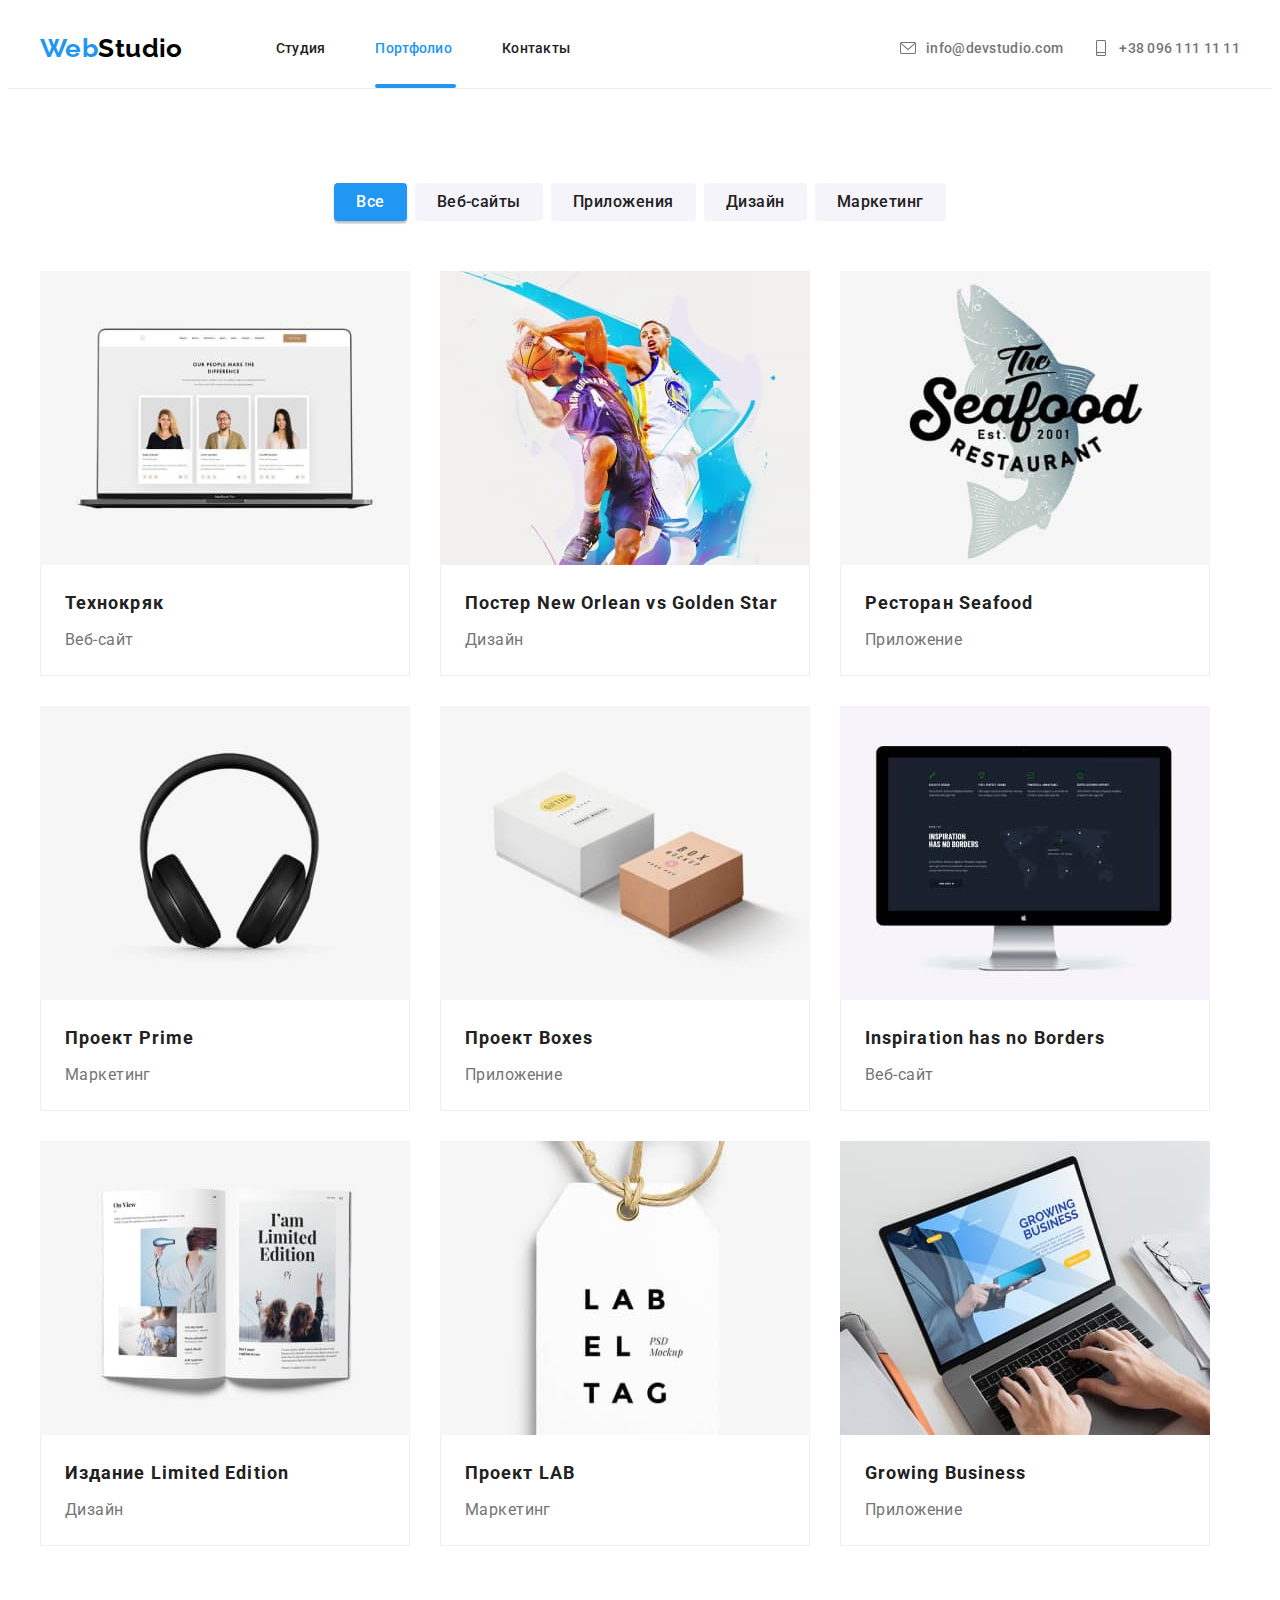
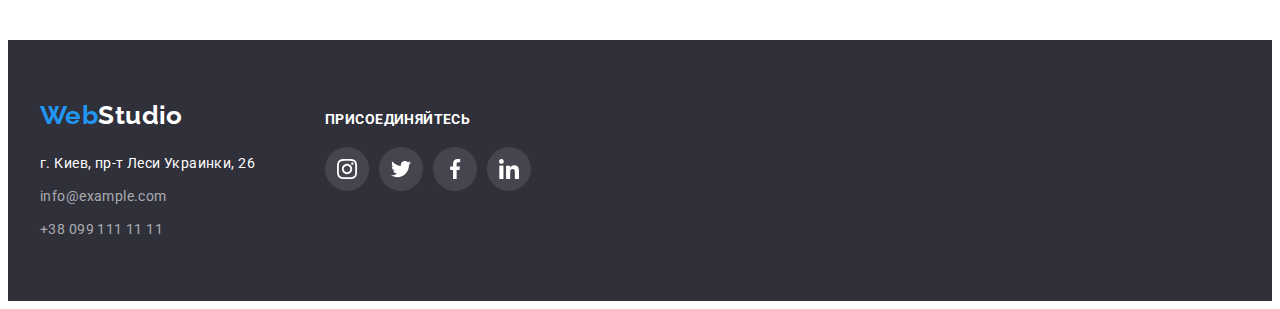
==== portfolio.html @ c65c47e1 "Initial commit" ====
<!DOCTYPE html>
<html lang="ru">
  <head>
    <meta charset="UTF-8" />
    <meta http-equiv="X-UA-Compatible" content="IE=edge" />
    <meta name="viewport" content="width=device-width, initial-scale=1.0" />
    <title>Portfolio</title>
    <!-- ##### normalize ##### -->
    <link
      rel="stylesheet"
      href="https://cdnjs.cloudflare.com/ajax/libs/modern-normalize/1.1.0/modern-normalize.min.css"
      integrity="sha512-wpPYUAdjBVSE4KJnH1VR1HeZfpl1ub8YT/NKx4PuQ5NmX2tKuGu6U/JRp5y+Y8XG2tV+wKQpNHVUX03MfMFn9Q=="
      crossorigin="anonymous"
      referrerpolicy="no-referrer"
    />
    <link rel="preconnect" href="https://fonts.googleapis.com" />
    <link rel="preconnect" href="https://fonts.gstatic.com" crossorigin />
    <link
      href="https://fonts.googleapis.com/css2?family=Raleway:wght@700&family=Roboto:wght@400;500;700;900&display=swap"
      rel="stylesheet"
    />
    <link rel="stylesheet" href="./styles/styles.css" />
  </head>
  <body>
    <!-- header -->
    <header class="header">
      <div class="container flex_container">
        <a href="./index.html" class="Web webstudio">Web<span class="Studio">Studio</span></a>
        <!-- nav -->
        <nav class="nav">
          <ul class="nav_list_block list">
            <li class="nav_list">
              <a href="./index.html" class="nav_text">Студия</a>
            </li>
            <li class="nav_list">
              <a href="./portfolio.html" class="nav_text current">Портфолио</a>
              <div class="current_page"></div>
            </li>
            <li class="nav_list">
              <a href="#" class="nav_text">Контакты</a>
            </li>
          </ul>
        </nav>
        <!-- Contacts -->
        <ul class="contacts_header_list list">
          <li style="margin-right: 30px">
            <a href="mailto:info@devstudio.com" class="contacts">
              <svg class="icon_mail">
                <use href="./images/symbol-defs.svg#icon-envelope"></use>
              </svg>
              info@devstudio.com
            </a>
          </li>

          <li>
            <a href="tel:+380961111111" class="contacts">
              <svg class="icon_phone">
                <use href="./images/symbol-defs.svg#icon-smartphone"></use>
              </svg>
              +38 096 111 11 11
            </a>
          </li>
        </ul>
      </div>
    </header>
    <!-- main -->
    <main>
      <section class="section">
        <div class="container">
          <h1 class="visually-hidden">text</h1>
          <!-- filter btn sect -->
          <ul class="filter_button_block">
            <li>
              <button type="button" class="btn_filter current_btn">Все</button>
            </li>
            <li>
              <button type="button" class="btn_filter">Веб-сайты</button>
            </li>
            <li>
              <button type="button" class="btn_filter">Приложения</button>
            </li>
            <li>
              <button type="button" class="btn_filter">Дизайн</button>
            </li>
            <li>
              <button type="button" class="btn_filter">Маркетинг</button>
            </li>
          </ul>
          <!-- img sect -->
          <ul class="filter_img_block">
            <li>
              <a href="#" class="filter_link">
                <div class="filter_overlay_square">
                  <img src="./images/portfolio/img1.jpg" alt="portfolio_pic" />
                  <div class="overlay">
                    <p>
                      Ресурс предлагает комплексные предложения с разным уровнем функционала и
                      сервисов. Всё это позволит посетителю получить исчерпывающие сведения о
                      компании или частном лице.
                    </p>
                  </div>
                </div>
                <div class="filter_img_container">
                  <h2 class="filter_img_text">Технокряк</h2>
                  <p class="filter_img_downer_text">Веб-сайт</p>
                </div>
              </a>
            </li>
            <li>
              <a href="#" class="filter_link">
                <div class="filter_overlay_square">
                  <img src="./images/portfolio/img2.jpg" alt="portfolio_pic" />
                  <div class="overlay">
                    <p>
                      Lorem ipsum dolor sit amet consectetur adipisicing elit. Tenetur expedita
                      voluptas maxime accusamus, nam molestiae tempore placeat quia quaerat quidem
                      deserunt? Nam assumenda fuga deleniti quibusdam itaque magni veritatis hic.
                    </p>
                  </div>
                </div>

                <div class="filter_img_container">
                  <h2 class="filter_img_text">Постер New Orlean vs Golden Star</h2>
                  <p class="filter_img_downer_text">Дизайн</p>
                </div>
              </a>
            </li>
            <li>
              <a href="#" class="filter_link">
                <div class="filter_overlay_square">
                  <img src="./images/portfolio/img3.jpg" alt="portfolio_pic" />
                  <div class="overlay">
                    <p>
                      Lorem ipsum dolor sit amet consectetur adipisicing elit. Expedita placeat
                      quasi, ipsa numquam possimus sed blanditiis dignissimos vel nesciunt nemo
                      consequatur quas non fugit facilis!
                    </p>
                  </div>
                </div>

                <div class="filter_img_container">
                  <h2 class="filter_img_text">Ресторан Seafood</h2>
                  <p class="filter_img_downer_text">Приложение</p>
                </div>
              </a>
            </li>
            <li>
              <a href="#" class="filter_link">
                <div class="filter_overlay_square">
                  <img src="./images/portfolio/img4.jpg" alt="portfolio_pic" />
                  <div class="overlay">
                    <p>Lorem ipsum dolor, sit amet consectetur adipisicing elit. Odio, mollitia!</p>
                  </div>
                </div>

                <div class="filter_img_container">
                  <h2 class="filter_img_text">Проект Prime</h2>
                  <p class="filter_img_downer_text">Маркетинг</p>
                </div>
              </a>
            </li>
            <li>
              <a href="#" class="filter_link">
                <div class="filter_overlay_square">
                  <img src="./images/portfolio/img5.jpg" alt="portfolio_pic" />
                  <div class="overlay">
                    <p>
                      Lorem ipsum dolor sit amet consectetur, adipisicing elit. Ipsa nisi aperiam
                      iure eius, doloremque dicta voluptatibus aliquid?
                    </p>
                  </div>
                </div>

                <div class="filter_img_container">
                  <h2 class="filter_img_text">Проект Boxes</h2>
                  <p class="filter_img_downer_text">Приложение</p>
                </div>
              </a>
            </li>
            <li>
              <a href="#" class="filter_link">
                <div class="filter_overlay_square">
                  <img src="./images/portfolio/img6.jpg" alt="portfolio_pic" />
                  <div class="overlay">
                    <p>
                      Lorem ipsum dolor sit amet consectetur adipisicing elit. Quam velit quasi
                      iure, nulla facere eos.
                    </p>
                  </div>
                </div>

                <div class="filter_img_container">
                  <h2 class="filter_img_text">Inspiration has no Borders</h2>
                  <p class="filter_img_downer_text">Веб-сайт</p>
                </div>
              </a>
            </li>
            <li>
              <a href="#" class="filter_link">
                <div class="filter_overlay_square">
                  <img src="./images/portfolio/img7.jpg" alt="portfolio_pic" />
                  <div class="overlay">
                    <p>
                      Lorem ipsum dolor sit amet consectetur adipisicing elit. Quia quisquam ipsa
                      veritatis dolorum consequatur magni.
                    </p>
                  </div>
                </div>
                <div class="filter_img_container">
                  <h2 class="filter_img_text">Издание Limited Edition</h2>
                  <p class="filter_img_downer_text">Дизайн</p>
                </div>
              </a>
            </li>
            <li>
              <a href="#" class="filter_link">
                <div class="filter_overlay_square">
                  <img src="./images/portfolio/img8.jpg" alt="portfolio_pic" />
                  <div class="overlay">
                    <p>
                      Lorem ipsum dolor sit amet, consectetur adipisicing elit. Illum laboriosam
                      architecto dolore reiciendis obcaecati officia. Quibusdam molestias
                      necessitatibus deserunt rerum modi? Consequuntur inventore possimus, saepe
                      quam pariatur dolore!
                    </p>
                  </div>
                </div>

                <div class="filter_img_container">
                  <h2 class="filter_img_text">Проект LAB</h2>
                  <p class="filter_img_downer_text">Маркетинг</p>
                </div>
              </a>
            </li>
            <li>
              <a href="#" class="filter_link">
                <div class="filter_overlay_square">
                  <img src="./images/portfolio/img9.jpg" alt="portfolio_pic" />
                  <div class="overlay">
                    <p>
                      Lorem ipsum dolor sit amet consectetur adipisicing elit. Quaerat, sint?
                      Excepturi nesciunt facere delectus animi accusamus officiis cum omnis culpa,
                      eum, sapiente ex mollitia harum consequuntur maxime assumenda obcaecati
                      eligendi sed!
                    </p>
                  </div>
                </div>

                <div class="filter_img_container">
                  <h2 class="filter_img_text">Growing Business</h2>
                  <p class="filter_img_downer_text">Приложение</p>
                </div>
              </a>
            </li>
          </ul>
        </div>
      </section>
    </main>
    <!-- footer -->
    <footer class="footer">
      <div class="container join-link-container">
        <!-- address container-->
        <div>
          <a href="./index.html" class="footer_web webstudio"
            >Web<span class="footer_Studio">Studio</span>
          </a>
          <!-- ##### address ##### -->
          <address>
            <ul>
              <!-- footer map -->
              <li class="footer_contacts_item">
                <a
                  href="https://goo.gl/maps/mLrUPEMYMxBehZcJ7"
                  target="_blank"
                  rel="noopener nofollow"
                  class="footer_map"
                  >г. Киев, пр-т Леси Украинки, 26
                </a>
              </li>
              <li class="footer_contacts_item">
                <a href="mailto:info@example.com" class="footer_contacts">info@example.com</a>
              </li>
              <li class="footer_contacts_item">
                <a href="tel:+38099111111" class="footer_contacts">+38 099 111 11 11 </a>
              </li>
            </ul>
          </address>
        </div>
        <!-- join container -->
        <div class="join-footer">
          <p class="join-text">Присоединяйтесь</p>
          <ul class="our-team-list">
            <li class="our-team-svg-item join-footer-item">
              <a href="https://www.instagram.com" class="our-team-link join-svg">
                <svg class="our-team-svg footer-svg">
                  <use href="./images/symbol-defs.svg#icon-instagram"></use>
                </svg>
              </a>
            </li>
            <li class="our-team-svg-item join-footer-item">
              <a href="https://twitter.com/?lang=ru" class="our-team-link join-svg">
                <svg class="our-team-svg footer-svg">
                  <use href="./images/symbol-defs.svg#icon-twitter"></use>
                </svg>
              </a>
            </li>
            <li class="our-team-svg-item join-footer-item">
              <a href="https://uk-ua.facebook.com" class="our-team-link join-svg">
                <svg class="our-team-svg footer-svg">
                  <use href="./images/symbol-defs.svg#icon-facebook"></use>
                </svg>
              </a>
            </li>
            <li class="our-team-svg-item join-footer-item">
              <a
                href="https://www.linkedin.com/in/владислав-ульянеев-21a133240/"
                class="our-team-link join-svg"
              >
                <svg class="our-team-svg footer-svg">
                  <use href="./images/symbol-defs.svg#icon-linkedin"></use>
                </svg>
              </a>
            </li>
          </ul>
        </div>
      </div>
    </footer>
  </body>
</html>
---- styles/styles.css ----
img {
  display: block;
  max-width: 100%;
  height: auto;
}
a {
  text-decoration: none;
}
svg {
  fill: currentColor;
}
.visually-hidden {
  position: absolute;
  width: 1px;
  height: 1px;
  margin: -1px;
  border: 0;
  padding: 0;

  white-space: nowrap;
  clip-path: inset(100%);
  clip: rect(0 0 0 0);
  overflow: hidden;
}

:root {
  --accent_col: #2196f3;
  --focus_bg_col: #2196f3;
  --blue: #2196f3;
  --white: #ffffff;
  --header_line_color: #ececec;
  --contacts_col: #757575;
  --calm_state_svg: #757575;
  --footer_contacts_col: rgba(255, 255, 255, 0.6);
  --Studio_text: #000000;
  --text_col: #212121;
  --undertittle_col: #757575;
  --our_team_bg_col: #f5f4fa;
  --main_bg_col: #2f303a;
  --btn_bg_cl: #2196f3;
  --btn_bg_darker_cl: #0a85eb;
  --btn_txt_cl: #ffffff;
  --overlay-bg: rgba(33, 150, 243, 0.9);
  --backdrop-bg-cl: rgba(0, 0, 0, 0.2);
  --second-text-color: #212121;

  /* svg */
  --icon_color: #afb1b8;
  --svg-box-bg-col: #f5f4fa;
}
body {
  font-family: 'Roboto', sans-serif;
  font-size: 14px;
  letter-spacing: 0.03em;
  color: var(--text_col);

  background-color: var(--white);
}

h1,
h2,
h3,
h4,
h5,
h6,
p {
  margin: 0;
}
ul {
  list-style: none;
  margin: 0;
  padding: 0;
}

.list {
  list-style: none;
  padding-left: 0;
  margin: 0;
}

address,
.webstudio {
  font-style: normal;
}

/* ----------------common styles---------------- */

.container {
  width: 1200px;
  margin: 0 auto;
  padding: 0 15px;
}
.flex_container {
  display: flex;
  align-items: center;
}
.join-link-container {
  display: flex;
  align-items: baseline;
}
.our_team_text_container {
  padding: 30px 0;
}
.section {
  padding-top: 94px;
  padding-bottom: 94px;
}

/* ##### header ##### */

.header {
  height: 80px;

  border-bottom: 1px solid var(--header_line_color);
}

.Web {
  font-family: 'Raleway';
  font-weight: 700;
  font-size: 26px;
  line-height: calc(31 / 26);

  color: var(--blue);
}
.Studio {
  color: var(--Studio_text);
}
.nav {
  margin-left: 93px;
}
.nav_list_block {
  display: flex;
}
.nav_list {
  position: relative;
}
.nav_list:not(:first-child) {
  margin-left: 50px;
}
.nav_text {
  font-weight: 500;
  font-size: 14px;
  line-height: calc(16 / 14);
  letter-spacing: 0.02em;

  padding: 32px 0;
  display: block;

  color: var(--text_col);

  transition-property: color;
  transition-duration: 250ms;
  transition-timing-function: cubic-bezier(0.4, 0, 0.2, 1);
}
.nav_text:hover,
.nav_text:focus {
  color: var(--accent_col);
}
.contacts_header_list {
  display: flex;
  margin-left: auto;
}
.contacts-item {
  margin-right: 30px;
}
.contacts {
  display: flex;
  align-items: center;

  padding: 32px 0;

  font-weight: 500;
  line-height: 16px;
  letter-spacing: 0.02em;

  color: var(--contacts_col);

  transition-property: color;
  transition-duration: 250ms;
  transition-timing-function: cubic-bezier(0.4, 0, 0.2, 1);
}
.contacts:hover,
.contacts:focus {
  color: var(--accent_col);
}

/* ##### icon svg ##### */

.icon_mail {
  width: 16px;
  height: 16px;
  margin-right: 10px;

  fill: currentColor;
}
.icon_phone {
  width: 16px;
  height: 16px;

  margin-right: 10px;

  fill: currentColor;
}
.traits_svg {
  width: 70px;
  height: 70px;
}

/* ##### svg hover ##### */

.svg {
  fill: var(--calm_state_svg);
}
.svg:hover {
  fill: var(--accent_col);
}

.current {
  color: var(--accent_col);
}
.current_page {
  position: absolute;
  bottom: 0;

  width: 100%;

  border: 2px solid var(--accent_col);
  border-radius: 2px;
}

.main_bg {
  max-width: 1600px;
  height: 600px;
  margin: 0 auto;

  padding: 200px 0;
  text-align: center;

  /* text-align   -   выравнивает кнопку по центру, т.к. кнопка - строчный элемент. */

  background-color: var(--main_bg_col);
  background-image: linear-gradient(to right, rgba(47, 48, 58, 0.4), rgba(47, 48, 58, 0.4)),
    url(../images/main_bg_pic.jpg);
  background-repeat: no-repeat;
  background-position: center;
  background-size: cover;
}
.main_text {
  width: 696px;
  margin: 0 auto;

  font-weight: 900;
  font-size: 44px;
  line-height: calc(60 / 44);
  text-align: center;
  letter-spacing: 0.06em;
  text-transform: uppercase;

  color: var(--btn_txt_cl);
}

.main-modal-btn {
  min-width: 200px;
  padding: 10px 32px;
  margin-top: 30px;

  border: none;

  box-shadow: 0px 4px 4px rgba(0, 0, 0, 0.15);
  border-radius: 4px;

  font-family: 'Roboto';
  font-weight: 700;
  font-size: 16px;
  line-height: calc(30 / 16);

  align-items: center;
  text-align: center;
  letter-spacing: 0.06em;

  color: var(--btn_txt_cl);
  background-color: var(--btn_bg_cl);

  cursor: pointer;

  transition-property: color, background-color, box-shadow;
  transition-duration: 250ms;
  transition-timing-function: cubic-bezier(0.4, 0, 0.2, 1);
}
.main-modal-btn:hover,
.main-modal-btn:focus {
  color: var(--btn_txt_cl);
  background-color: var(--btn_bg_darker_cl);
  outline: none;
  box-shadow: 0 0 0 1.5px var(--focus_bg_col);
}

/* ##### modal ##### */
.backdrop {
  position: fixed;
  top: 0;
  left: 0;
  width: 100%;
  height: 100%;
  z-index: 100000;

  background-color: var(--backdrop-bg-cl);

  transition-property: opacity;
  transition-duration: 250ms;
  transition-timing-function: cubic-bezier(0.4, 0, 0.2, 1);
}
.backdrop.is-hidden {
  opacity: 0;
  pointer-events: none;
}

.modal {
  position: absolute;
  top: 50%;
  left: 50%;
  transform: translate(-50%, -50%);

  width: 528px;
  height: 581px;
  padding: 40px;
  padding-top: 30px;

  color: var(--Studio_text);
  background-color: #fff;
}
.modal-close-button {
  position: absolute;

  display: flex;
  align-items: center;

  top: 8px;
  right: 8px;

  width: 30px;
  height: 30px;
  cursor: pointer;

  border: 1px solid rgba(0, 0, 0, 0.1);
  border-radius: 50%;

  background-color: #ffffff;

  /* transition-property: color;
    transition-delay: 250ms;
    transition-timing-function: cubic-bezier(0.4, 0, 0.2, 1); */
}
.modal-close-button > svg {
  width: 18px;
  height: 18px;

  transition-property: color;
  transition-duration: 250ms;
  transition-timing-function: cubic-bezier(0.4, 0, 0.2, 1);
}

.modal-close-button:hover,
.modal-close-button:focus {
  color: var(--accent_col);
}

.modal-title {
  font-size: 20px;
  font-weight: 700;
  line-height: calc(23 / 20);

  margin-bottom: 12px;

  color: var(--Studio_text);
}
.modal-form {
  position: relative;
  display: flex;
  flex-direction: column;
  text-align: start;
  align-items: center;

  /* gap: 10px; */
}

.modal-svg {
  position: absolute;

  top: 32px;
  left: 15px;

  width: 18px;
  height: 18px;

  fill: var(--second-text-color);

  transition: color 250ms cubic-bezier(0.4, 0, 0.2, 1);
}

.modal-label {
  margin-bottom: 10px;
}
.modal-label:focus-within .modal-svg,
.modal-label:hover .modal-svg {
  color: var(--accent_col);
}
.modal-label-last {
  margin-bottom: 20px;
}

label {
  position: relative;
}

.input-name {
  font-size: 12px;
  line-height: calc(14 / 12);
  letter-spacing: 0.01em;
  padding-right: 100%;
  color: var(--undertittle_col);
}
.input-bar {
  width: 448px;
  height: 40px;
  margin-top: 4px;
  padding-left: 40px;

  outline: none;
  border: 1px solid rgba(33, 33, 33, 0.2);
  border-radius: 4px;
  transition-property: border-color;
  transition-duration: 250ms;
  transition-timing-function: cubic-bezier(0.4, 0, 0.2, 1);
}
.input-bar:hover,
.input-bar:focus {
  border-color: var(--accent_col);
}
.comment {
  width: 448px;
  height: 138px;
  padding-left: 16px;
  padding-top: 12px;
  margin-top: 4px;

  outline: none;
  border-radius: 4px;
  border: 1px solid rgba(33, 33, 33, 0.2);

  resize: none;

  transition: border-color 250ms cubic-bezier(0.4, 0, 0.2, 1);
}
.comment:hover,
.comment:focus {
  border-color: var(--accent_col);
}

/* #### */
.label-form:focus-within .input,
.label-form:hover .input {
  border: 1px solid var(--accent_col);
}
.label-form:focus-within .modal-svg,
.label-form:hover .modal-svg {
  fill: var(--accent_col);
}

/* checkbox */
.checkbox-cont {
  display: flex;
  flex-direction: row-reverse;

  margin-bottom: 30px;
}
.custom-checkbox {
  z-index: -1;
  opacity: 0;

  /* transition: fill, border-color, background-color, color 250ms cubic-bezier(0.4, 0, 0.2, 1); */
  transition-property: fill, border-color, background-color;
  transition-duration: 250ms;
  transition-timing-function: cubic-bezier(0.4, 0, 0.2, 1);
}

.custom-checkbox + .checkbox-label {
  display: inline-flex;
  align-items: center;
  user-select: none;
}
.custom-checkbox + .checkbox-label::before {
  content: '';
  display: inline-block;
  align-items: center;

  width: 18px;
  height: 18px;

  flex-shrink: 0;
  flex-grow: 0;

  border: 1px solid #adb5bd;

  border-radius: 0.25em;
  margin-right: 0.5em;

  background-repeat: no-repeat;
  background-position: center center;
  background-size: 50% 50%;

  transition-property: fill, border-color, background-color;
  transition-duration: 250ms;
  transition-timing-function: cubic-bezier(0.4, 0, 0.2, 1);
}

.custom-checkbox:checked + .checkbox-label::before {
  border-color: #0b76ef;
  background-color: #0b76ef;
  background-image: url("data:image/svg+xml,%3csvg xmlns='http://www.w3.org/2000/svg' viewBox='0 0 8 8'%3e%3cpath fill='%23fff' d='M6.564.75l-3.59 3.612-1.538-1.55L0 4.26 2.974 7.25 8 2.193z'/%3e%3c/svg%3e");
}

/* стили при наведении курсора на checkbox */
.custom-checkbox:not(:disabled):not(:checked) + label:hover::before {
  border-color: var(--accent_col);
}
/* стили для активного состояния чекбокса (при нажатии на него) */
.custom-checkbox:not(:disabled):active + label::before {
  background-color: #b3d7ff;
  border-color: #b3d7ff;
}
/* стили для чекбокса, находящегося в фокусе */
.custom-checkbox:focus + label::before {
  box-shadow: 0 0 0 0.2rem rgba(0, 123, 255, 0.25);
}
/* стили для чекбокса, находящегося в фокусе и не находящегося в состоянии checked */
.custom-checkbox:focus:not(:checked) + label::before {
  border-color: #80bdff;
}
/* стили для чекбокса, находящегося в состоянии disabled */
.custom-checkbox:disabled + label::before {
  background-color: #e9ecef;
}

/* checkbox */

.checkbox-text {
  line-height: calc(24 / 14);

  color: var(--contacts_col);
}
.checkbox-link {
  line-height: calc(24 / 14);
  text-decoration-line: underline;

  color: var(--accent_col);
}
.submit-button {
  width: 200px;
  height: 50px;

  border-radius: 4px;
  border: none;
  box-shadow: 0px 4px 4px rgba(0, 0, 0, 0.15);

  cursor: pointer;

  font-family: 'Roboto';
  font-style: normal;
  font-weight: 700;
  font-size: 16px;
  line-height: calc(30 / 16);

  letter-spacing: 0.06em;

  color: var(--btn_txt_cl);
  background-color: #188ce8;

  transition-property: color, background-color, box-shadow;
  transition-duration: 250ms;
  transition-timing-function: cubic-bezier(0.4, 0, 0.2, 1);
}
.submit-button:hover,
.submit-button:focus {
  color: var(--btn_txt_cl);
  background-color: var(--btn_bg_darker_cl);
  outline: none;
  box-shadow: 0 0 0 1.5px var(--focus_bg_col);
}

/* ##### traits ##### */
.traits_list_block {
  display: flex;
  gap: 30px;
}
.main-svg-box {
  display: flex;
  align-items: center;
  justify-content: center;
  width: 270px;
  height: 120px;

  background: var(--svg-box-bg-col);
  border-radius: 4px;
  /* text-align: center; */

  margin-bottom: 30px;
}
.trait_text {
  font-weight: 700;
  font-size: 14px;
  line-height: calc(16 / 14);
  text-transform: uppercase;

  margin-bottom: 10px;
}
.trait_downer_text {
  width: 270px;
  line-height: 24px;

  color: var(--undertittle_col);
}

.wawd_block {
  text-align: center;
  padding-top: 0;
}
.wawd_tittle {
  margin: 0 auto;

  font-weight: 700;
  font-size: 36px;
  line-height: calc(42 / 36);
}
.wawd_list {
  display: flex;
  margin-top: 50px;
}

.wawd_item_pic:not(:first-child) {
  margin-left: 30px;
}
.wawd_item_pic {
  position: relative;
}
.wawd-pic-desc {
  position: absolute;
  bottom: 0px;

  display: flex;
  justify-content: center;
  align-items: center;

  width: 370px;
  height: 70px;

  font-weight: 700;
  line-height: calc(16 / 14);
  text-align: center;
  text-transform: uppercase;

  color: var(--btn_txt_cl);
  background-color: rgba(47, 48, 58, 0.8);
}

/* ##### our team sect ##### */
.our_team_sect {
  text-align: center;
  background-color: var(--our_team_bg_col);
}
.our_team_text {
  font-weight: 700;
  font-size: 36px;
  line-height: calc(42 / 36);
}
.our_team_list_block {
  display: flex;
  margin-top: 50px;
}
.our_team_pic {
  margin-left: 30px;
  background-color: #ffffff;

  box-shadow: 0px 1px 3px rgba(0, 0, 0, 0.12), 0px 1px 1px rgba(0, 0, 0, 0.14),
    0px 2px 1px rgba(0, 0, 0, 0.2);
  border-radius: 0px 0px 4px 4px;
}
.our_team_pic:first-child {
  margin-left: 0;
}
.our_team_name_text {
  font-weight: 500;
  font-size: 16px;
  line-height: calc(19 / 16);
  text-align: center;

  margin-bottom: 10px;
}
.our_team_job_tittle {
  font-weight: 400;
  font-size: 16px;
  line-height: calc(19 / 16);
  text-align: center;

  margin-bottom: 16px;

  color: var(--undertittle_col);
}

.our-team-list {
  display: flex;
  justify-content: center;
  gap: 10px;

  /* margin-bottom: 30px; */
}

.our-team-svg {
  width: 20px;
  height: 20px;
  fill: currentColor;
}

.our-team-link {
  display: inline-flex;
  justify-content: center;
  align-items: center;

  width: 44px;
  height: 44px;

  border-radius: 50%;
  color: var(--icon_color);

  transition-property: color, background-color;
  transition-duration: 250ms;
  transition-timing-function: cubic-bezier(0.4, 0, 0.2, 1);
}

.our-team-link:hover,
.our-team-link:focus {
  color: var(--btn_txt_cl);
  background-color: var(--accent_col);
}

/* =========== customers ===========*/

.customers-text {
  font-weight: 700;
  font-size: 36px;
  line-height: 42px;
  text-align: center;

  margin-bottom: 50px;
}
.customers-list {
  display: flex;
  justify-content: center;
  gap: 30px;
}
.customers-link {
  display: flex;
  justify-content: center;
  align-items: center;

  width: 170px;
  height: 92px;

  outline: none;
  border-radius: 4px;
  border: 1px solid var(--icon_color);
  color: var(--icon_color);

  transition-property: color, border-color;
  transition-duration: 250ms;
  transition-timing-function: cubic-bezier(0.4, 0, 0.2, 1);
}
.customers-link:hover,
.customers-link:focus {
  color: var(--accent_col);
  border-color: var(--accent_col);
}

.customers-svg {
  width: 106px;
  height: 106px;
}

/* ##### footer ##### */

.footer {
  padding: 60px 0;

  background-color: var(--main_bg_col);
}

.footer_web {
  display: block;
  margin-bottom: 20px;

  font-family: 'Raleway';
  font-weight: 700;
  font-size: 26px;
  line-height: calc(31 / 26);

  color: var(--blue);
}
.footer_Studio {
  color: var(--btn_txt_cl);
}

.footer_contacts_item:not(:first-child) {
  margin-top: 9px;
}

.footer_map {
  line-height: 24px;

  color: var(--btn_txt_cl);

  transition-property: color;
  transition-duration: 250ms;
  transition-timing-function: cubic-bezier(0.4, 0, 0.2, 1);
}
.footer_map:hover,
.footer_map:focus {
  color: var(--accent_col);
}
.footer_contacts {
  line-height: 24px;

  color: var(--footer_contacts_col);

  transition-property: color;
  transition-duration: 250ms;
  transition-timing-function: cubic-bezier(0.4, 0, 0.2, 1);
}
.footer_contacts:hover,
.footer_contacts:focus {
  color: var(--accent_col);
}

.join-text {
  font-weight: 700;
  line-height: 16px;
  text-transform: uppercase;
  color: var(--btn_txt_cl);

  margin-bottom: 20px;
}
.join-footer {
  margin-left: 70px;
}
.join-footer-item {
  fill: white;

  background-color: rgba(255, 255, 255, 0.1);
  border-radius: 50%;
}
.join-svg {
  color: white;
}

.subscription-footer {
  margin-left: auto;
}
.subscr-title {
  font-weight: 700;
  line-height: calc(16 / 14);
  text-transform: uppercase;
  margin-bottom: 20px;

  color: var(--btn_txt_cl);
}

.subscr-label {
  display: flex;
  color: var(--btn_txt_cl);
}
.subscr-label > input {
  width: 358px;

  padding-left: 16px;

  outline: none;

  filter: drop-shadow(0px 4px 4px rgba(0, 0, 0, 0.15));
  border: 1px solid rgba(255, 255, 255, 0.3);
  border-radius: 4px;

  color: var(--btn_txt_cl);
  background-color: transparent;

  transition-property: border-color;
  transition-duration: 250ms;
  transition-timing-function: cubic-bezier(0.4, 0, 0.2, 1);
}
.subscr-label > input:hover,
.subscr-label > input:focus {
  border-color: var(--accent_col);
}

.subscr-label > button {
  width: 200px;
  height: 50px;
  margin-left: 12px;
  padding-left: 29px;

  font-weight: 700;
  font-size: 16px;
  line-height: calc(30 / 16);

  border: none;
  outline: none;

  display: flex;
  align-items: center;
  text-align: center;
  letter-spacing: 0.06em;

  cursor: pointer;

  color: var(--btn_txt_cl);
  background-color: #2196f3;
  box-shadow: 0px 4px 4px rgba(0, 0, 0, 0.15);
  border-radius: 4px;

  transition-property: color, background-color;
  transition-duration: 250ms;
  transition-timing-function: cubic-bezier(0.4, 0, 0.2, 1);
}
.subscr-label > button:hover {
  color: var(--btn_txt_cl);
  background-color: var(--btn_bg_darker_cl);
}
.subscr-label > button:focus {
  color: var(--btn_txt_cl);
}
.subscr-svg {
  width: 35px;
  padding-left: 10px;
}

/* ##### portfolio ##### */

.filter_section {
  padding-top: 94px;
}
/* ##### filter ##### */
.filter_button_block {
  display: flex;
  margin-bottom: 50px;

  gap: 8px;
  /* выравнивание кнопок */
  justify-content: center;
}

.filter_button:first-child {
  margin-left: 0;
}

.btn_filter {
  font-family: 'Roboto';
  font-weight: 500;
  font-size: 16px;
  line-height: calc(26 / 16);
  text-align: center;
  letter-spacing: 0.03em;

  border-radius: 4px;
  border: none;

  padding: 6px 22px;

  cursor: pointer;

  color: var(--second-text-color);
  background-color: #f5f4fa;

  transition-property: color, background-color, box-shadow;
  transition-duration: 250ms;
  transition-timing-function: cubic-bezier(0.4, 0, 0.2, 1);
}

.btn_filter:hover,
.btn_filter:focus {
  color: var(--btn_txt_cl);
  background-color: var(--btn_bg_cl);
  box-shadow: 0px 3px 1px rgba(0, 0, 0, 0.1), 0px 1px 2px rgba(0, 0, 0, 0.08),
    0px 2px 2px rgba(0, 0, 0, 0.12);
}

.filter_img_block {
  display: flex;
  flex-wrap: wrap;
  gap: 30px;
  /* !!flex-basis didn't work!! */
  /* flex-basis: calc((100% - 40px) / 3); */
}
/* ##### img ##### */
.filter_link {
  display: block;
}
.filter_overlay_square {
  position: relative;
  overflow: hidden;
}
.filter_link:hover .overlay,
.filter_link:focus .overlay {
  transform: translateY(0);
}

.overlay {
  position: absolute;
  top: 0;
  left: 0;

  width: 100%;
  height: 100%;

  transition-property: transform;
  transition-duration: 250ms;
  transition-timing-function: cubic-bezier(0.4, 0, 0.2, 1);

  transform: translatey(150%);

  background-color: var(--overlay-bg);
}
.overlay > p {
  padding-left: 15px;
  padding-top: 45px;

  font-size: 18px;
  line-height: calc(28 / 18);

  color: var(--btn_txt_cl);
}
.filter_link {
  transition-property: box-shadow;
  transition-duration: 250ms;
  transition-timing-function: cubic-bezier(0.4, 0, 0.2, 1);
}
.filter_link:hover,
.filter_link:focus {
  box-shadow: 0px 1px 1px rgba(0, 0, 0, 0.12), 0px 4px 4px rgba(0, 0, 0, 0.06),
    1px 4px 6px rgba(0, 0, 0, 0.16);
}

.filter_item {
  width: 370px;
}

.filter_img_container {
  padding: 20px 24px;

  border: 1px solid #eeeeee;
  border-top: none;
}

.filter_img_text {
  font-weight: 700;
  font-size: 18px;
  line-height: calc(36 / 18);
  color: var(--text_col);
  letter-spacing: 0.06em;

  margin-bottom: 4px;
}

.filter_img_downer_text {
  font-size: 16px;
  line-height: calc(30 / 16);

  color: var(--undertittle_col);
}

.current_btn {
  color: var(--btn_txt_cl);
  background-color: var(--btn_bg_cl);
  box-shadow: 0px 3px 1px rgba(0, 0, 0, 0.1), 0px 1px 2px rgba(0, 0, 0, 0.08),
    0px 2px 2px rgba(0, 0, 0, 0.12);
  border-radius: 4px;
}
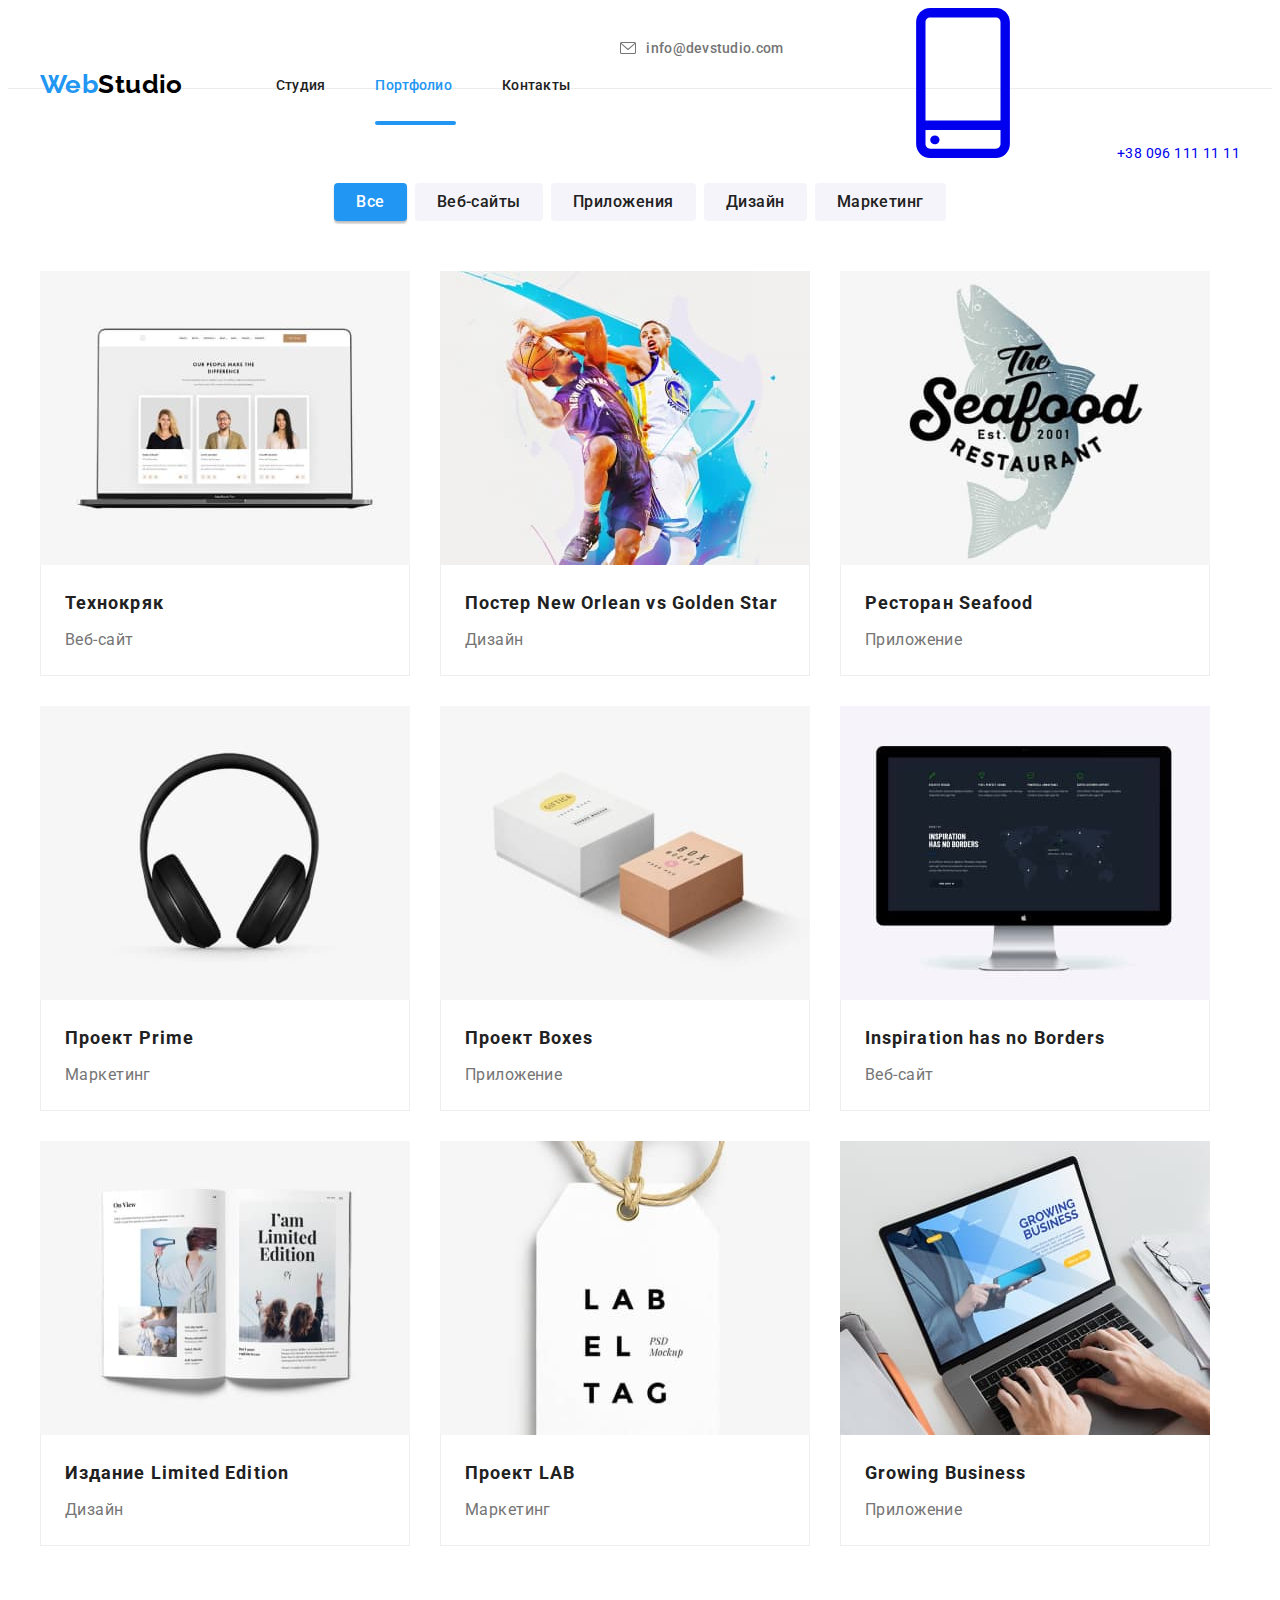
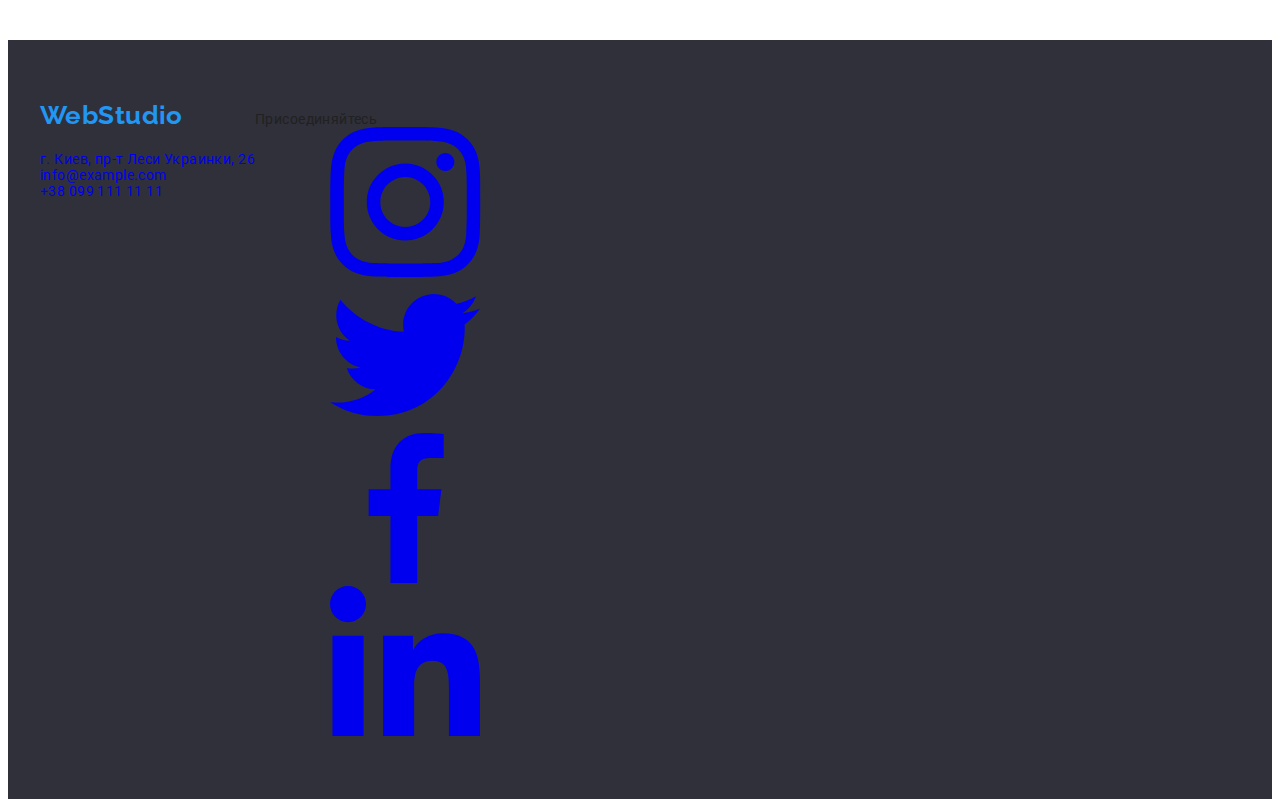
==== commit a3394302: "edit styles as BEM technology" ====
--- a/portfolio.html
+++ b/portfolio.html
@@ -22,30 +22,30 @@
     <link rel="stylesheet" href="./styles/styles.css" />
   </head>
   <body>
-    <!-- header -->
+    <!-- * header -->
     <header class="header">
       <div class="container flex_container">
-        <a href="./index.html" class="Web webstudio">Web<span class="Studio">Studio</span></a>
-        <!-- nav -->
-        <nav class="nav">
-          <ul class="nav_list_block list">
-            <li class="nav_list">
-              <a href="./index.html" class="nav_text">Студия</a>
-            </li>
-            <li class="nav_list">
-              <a href="./portfolio.html" class="nav_text current">Портфолио</a>
+        <a href="./index.html" class="Web logo">Web<span class="Studio">Studio</span></a>
+        <!-- * header-nav  -->
+        <nav class="header-nav">
+          <ul class="header-nav__list list">
+            <li class="header-nav__item">
+              <a href="./index.html" class="header-nav__link">Студия</a>
+            </li>
+            <li class="header-nav__item">
+              <a href="./portfolio.html" class="header-nav__link current">Портфолио</a>
               <div class="current_page"></div>
             </li>
-            <li class="nav_list">
-              <a href="#" class="nav_text">Контакты</a>
+            <li class="header-nav__item">
+              <a href="#" class="header-nav__link">Контакты</a>
             </li>
           </ul>
         </nav>
-        <!-- Contacts -->
-        <ul class="contacts_header_list list">
-          <li style="margin-right: 30px">
-            <a href="mailto:info@devstudio.com" class="contacts">
-              <svg class="icon_mail">
+        <!-- header-contacts -->
+        <ul class="header-contacts__list list">
+          <li class="header-contacts__item">
+            <a href="mailto:info@devstudio.com" class="header-contacts__link">
+              <svg class="header-contacts__icon">
                 <use href="./images/symbol-defs.svg#icon-envelope"></use>
               </svg>
               info@devstudio.com
--- a/styles/styles.css
+++ b/styles/styles.css
@@ -6,8 +6,16 @@
 a {
   text-decoration: none;
 }
+
+/* ! ##### svg  ##### */
 svg {
   fill: currentColor;
+}
+.svg {
+  fill: var(--calm_state_svg);
+}
+.svg:hover {
+  fill: var(--accent_col);
 }
 .visually-hidden {
   position: absolute;
@@ -71,7 +79,9 @@
   margin: 0;
   padding: 0;
 }
-
+label {
+  position: relative;
+}
 .list {
   list-style: none;
   padding-left: 0;
@@ -79,11 +89,11 @@
 }
 
 address,
-.webstudio {
+.logo {
   font-style: normal;
 }
 
-/* ----------------common styles---------------- */
+/* ! common styles */
 
 .container {
   width: 1200px;
@@ -98,15 +108,13 @@
   display: flex;
   align-items: baseline;
 }
-.our_team_text_container {
-  padding: 30px 0;
-}
+
 .section {
   padding-top: 94px;
   padding-bottom: 94px;
 }
 
-/* ##### header ##### */
+/* * ##### header ##### */
 
 .header {
   height: 80px;
@@ -125,19 +133,19 @@
 .Studio {
   color: var(--Studio_text);
 }
-.nav {
+.header-nav {
   margin-left: 93px;
 }
-.nav_list_block {
-  display: flex;
-}
-.nav_list {
+.header-nav__list {
+  display: flex;
+}
+.header-nav__item {
   position: relative;
 }
-.nav_list:not(:first-child) {
+.header-nav__item:not(:first-child) {
   margin-left: 50px;
 }
-.nav_text {
+.header-nav__link {
   font-weight: 500;
   font-size: 14px;
   line-height: calc(16 / 14);
@@ -152,18 +160,18 @@
   transition-duration: 250ms;
   transition-timing-function: cubic-bezier(0.4, 0, 0.2, 1);
 }
-.nav_text:hover,
-.nav_text:focus {
+.header-nav__link:hover,
+.header-nav__link:focus {
   color: var(--accent_col);
 }
-.contacts_header_list {
+.header-contacts__list {
   display: flex;
   margin-left: auto;
 }
-.contacts-item {
+.header-contacts__item {
   margin-right: 30px;
 }
-.contacts {
+.header-contacts__link {
   display: flex;
   align-items: center;
 
@@ -179,41 +187,17 @@
   transition-duration: 250ms;
   transition-timing-function: cubic-bezier(0.4, 0, 0.2, 1);
 }
-.contacts:hover,
-.contacts:focus {
+.header-contacts__link:hover,
+.header-contacts__link:focus {
   color: var(--accent_col);
 }
-
-/* ##### icon svg ##### */
-
-.icon_mail {
+.header-contacts__icon {
   width: 16px;
   height: 16px;
   margin-right: 10px;
 
   fill: currentColor;
 }
-.icon_phone {
-  width: 16px;
-  height: 16px;
-
-  margin-right: 10px;
-
-  fill: currentColor;
-}
-.traits_svg {
-  width: 70px;
-  height: 70px;
-}
-
-/* ##### svg hover ##### */
-
-.svg {
-  fill: var(--calm_state_svg);
-}
-.svg:hover {
-  fill: var(--accent_col);
-}
 
 .current {
   color: var(--accent_col);
@@ -228,7 +212,9 @@
   border-radius: 2px;
 }
 
-.main_bg {
+/* * hero */
+
+.hero {
   max-width: 1600px;
   height: 600px;
   margin: 0 auto;
@@ -245,7 +231,7 @@
   background-position: center;
   background-size: cover;
 }
-.main_text {
+.hero_tittle {
   width: 696px;
   margin: 0 auto;
 
@@ -259,7 +245,7 @@
   color: var(--btn_txt_cl);
 }
 
-.main-modal-btn {
+.hero__button {
   min-width: 200px;
   padding: 10px 32px;
   margin-top: 30px;
@@ -287,15 +273,15 @@
   transition-duration: 250ms;
   transition-timing-function: cubic-bezier(0.4, 0, 0.2, 1);
 }
-.main-modal-btn:hover,
-.main-modal-btn:focus {
+.hero__button:hover,
+.hero__button:focus {
   color: var(--btn_txt_cl);
   background-color: var(--btn_bg_darker_cl);
   outline: none;
   box-shadow: 0 0 0 1.5px var(--focus_bg_col);
 }
 
-/* ##### modal ##### */
+/* * ##### modal ##### */
 .backdrop {
   position: fixed;
   top: 0;
@@ -329,43 +315,7 @@
   color: var(--Studio_text);
   background-color: #fff;
 }
-.modal-close-button {
-  position: absolute;
-
-  display: flex;
-  align-items: center;
-
-  top: 8px;
-  right: 8px;
-
-  width: 30px;
-  height: 30px;
-  cursor: pointer;
-
-  border: 1px solid rgba(0, 0, 0, 0.1);
-  border-radius: 50%;
-
-  background-color: #ffffff;
-
-  /* transition-property: color;
-    transition-delay: 250ms;
-    transition-timing-function: cubic-bezier(0.4, 0, 0.2, 1); */
-}
-.modal-close-button > svg {
-  width: 18px;
-  height: 18px;
-
-  transition-property: color;
-  transition-duration: 250ms;
-  transition-timing-function: cubic-bezier(0.4, 0, 0.2, 1);
-}
-
-.modal-close-button:hover,
-.modal-close-button:focus {
-  color: var(--accent_col);
-}
-
-.modal-title {
+.modal__title {
   font-size: 20px;
   font-weight: 700;
   line-height: calc(23 / 20);
@@ -374,7 +324,7 @@
 
   color: var(--Studio_text);
 }
-.modal-form {
+.modal__form {
   position: relative;
   display: flex;
   flex-direction: column;
@@ -383,21 +333,6 @@
 
   /* gap: 10px; */
 }
-
-.modal-svg {
-  position: absolute;
-
-  top: 32px;
-  left: 15px;
-
-  width: 18px;
-  height: 18px;
-
-  fill: var(--second-text-color);
-
-  transition: color 250ms cubic-bezier(0.4, 0, 0.2, 1);
-}
-
 .modal-label {
   margin-bottom: 10px;
 }
@@ -405,22 +340,17 @@
 .modal-label:hover .modal-svg {
   color: var(--accent_col);
 }
-.modal-label-last {
+.modal-label__last {
   margin-bottom: 20px;
 }
-
-label {
-  position: relative;
-}
-
-.input-name {
+.modal-label__text {
   font-size: 12px;
   line-height: calc(14 / 12);
   letter-spacing: 0.01em;
   padding-right: 100%;
   color: var(--undertittle_col);
 }
-.input-bar {
+.modal-label__input {
   width: 448px;
   height: 40px;
   margin-top: 4px;
@@ -433,11 +363,24 @@
   transition-duration: 250ms;
   transition-timing-function: cubic-bezier(0.4, 0, 0.2, 1);
 }
-.input-bar:hover,
-.input-bar:focus {
+.modal-label__input:hover,
+.modal-label__input:focus {
   border-color: var(--accent_col);
 }
-.comment {
+.modal-label__icon {
+  position: absolute;
+
+  top: 32px;
+  left: 15px;
+
+  width: 18px;
+  height: 18px;
+
+  fill: var(--second-text-color);
+
+  transition: color 250ms cubic-bezier(0.4, 0, 0.2, 1);
+}
+.modal__feedback {
   width: 448px;
   height: 138px;
   padding-left: 16px;
@@ -452,29 +395,29 @@
 
   transition: border-color 250ms cubic-bezier(0.4, 0, 0.2, 1);
 }
-.comment:hover,
-.comment:focus {
+.modal__feedback:hover,
+.modal__feedback:focus {
   border-color: var(--accent_col);
 }
-
-/* #### */
-.label-form:focus-within .input,
-.label-form:hover .input {
+/* ! modal svg hover&focus */
+.modal-label:focus-within .modal-label__input,
+.modal-label:hover .modal-label__input {
   border: 1px solid var(--accent_col);
 }
-.label-form:focus-within .modal-svg,
-.label-form:hover .modal-svg {
+.modal-label:focus-within .modal-label__icon,
+.modal-label:hover .modal-label__icon {
   fill: var(--accent_col);
 }
 
-/* checkbox */
-.checkbox-cont {
+/* ? checkbox */
+
+.modal-checkbox__container {
   display: flex;
   flex-direction: row-reverse;
 
   margin-bottom: 30px;
 }
-.custom-checkbox {
+.modal-checkbox__checkbox {
   z-index: -1;
   opacity: 0;
 
@@ -484,12 +427,12 @@
   transition-timing-function: cubic-bezier(0.4, 0, 0.2, 1);
 }
 
-.custom-checkbox + .checkbox-label {
+.modal-checkbox__checkbox + .modal-checkbox__label {
   display: inline-flex;
   align-items: center;
   user-select: none;
 }
-.custom-checkbox + .checkbox-label::before {
+.modal-checkbox__checkbox + .modal-checkbox__label::before {
   content: '';
   display: inline-block;
   align-items: center;
@@ -514,48 +457,82 @@
   transition-timing-function: cubic-bezier(0.4, 0, 0.2, 1);
 }
 
-.custom-checkbox:checked + .checkbox-label::before {
+.modal-checkbox__checkbox:checked + .modal-checkbox__label::before {
   border-color: #0b76ef;
   background-color: #0b76ef;
   background-image: url("data:image/svg+xml,%3csvg xmlns='http://www.w3.org/2000/svg' viewBox='0 0 8 8'%3e%3cpath fill='%23fff' d='M6.564.75l-3.59 3.612-1.538-1.55L0 4.26 2.974 7.25 8 2.193z'/%3e%3c/svg%3e");
 }
 
-/* стили при наведении курсора на checkbox */
-.custom-checkbox:not(:disabled):not(:checked) + label:hover::before {
+/* ? стили при наведении курсора на checkbox */
+.modal-checkbox__checkbox:not(:disabled):not(:checked) + label:hover::before {
   border-color: var(--accent_col);
 }
-/* стили для активного состояния чекбокса (при нажатии на него) */
-.custom-checkbox:not(:disabled):active + label::before {
+/* ? стили для активного состояния чекбокса (при нажатии на него) */
+.modal-checkbox__checkbox:not(:disabled):active + label::before {
   background-color: #b3d7ff;
   border-color: #b3d7ff;
 }
-/* стили для чекбокса, находящегося в фокусе */
-.custom-checkbox:focus + label::before {
+/* ? стили для чекбокса, находящегося в фокусе */
+.modal-checkbox__checkbox:focus + label::before {
   box-shadow: 0 0 0 0.2rem rgba(0, 123, 255, 0.25);
 }
-/* стили для чекбокса, находящегося в фокусе и не находящегося в состоянии checked */
-.custom-checkbox:focus:not(:checked) + label::before {
+/* ? стили для чекбокса, находящегося в фокусе и не находящегося в состоянии checked */
+.modal-checkbox__checkbox:focus:not(:checked) + label::before {
   border-color: #80bdff;
 }
-/* стили для чекбокса, находящегося в состоянии disabled */
-.custom-checkbox:disabled + label::before {
+/* ? стили для чекбокса, находящегося в состоянии disabled */
+.modal-checkbox__checkbox:disabled + label::before {
   background-color: #e9ecef;
 }
 
-/* checkbox */
-
-.checkbox-text {
+.modal-checkbox__text {
   line-height: calc(24 / 14);
 
   color: var(--contacts_col);
 }
-.checkbox-link {
+.modal-checkbox__link {
   line-height: calc(24 / 14);
   text-decoration-line: underline;
 
   color: var(--accent_col);
 }
-.submit-button {
+
+.modal__closeBtn {
+  position: absolute;
+
+  display: flex;
+  align-items: center;
+
+  top: 8px;
+  right: 8px;
+
+  width: 30px;
+  height: 30px;
+  cursor: pointer;
+
+  border: 1px solid rgba(0, 0, 0, 0.1);
+  border-radius: 50%;
+
+  background-color: #ffffff;
+
+  /* transition-property: color;
+    transition-delay: 250ms;
+    transition-timing-function: cubic-bezier(0.4, 0, 0.2, 1); */
+}
+.modal_closeBtnIcon {
+  width: 18px;
+  height: 18px;
+
+  transition-property: color;
+  transition-duration: 250ms;
+  transition-timing-function: cubic-bezier(0.4, 0, 0.2, 1);
+}
+.modal__closeBtn:hover,
+.modal__closeBtn:focus {
+  color: var(--accent_col);
+}
+
+.modal__submit {
   width: 200px;
   height: 50px;
 
@@ -580,20 +557,20 @@
   transition-duration: 250ms;
   transition-timing-function: cubic-bezier(0.4, 0, 0.2, 1);
 }
-.submit-button:hover,
-.submit-button:focus {
+.modal__submit:hover,
+.modal__submit:focus {
   color: var(--btn_txt_cl);
   background-color: var(--btn_bg_darker_cl);
   outline: none;
   box-shadow: 0 0 0 1.5px var(--focus_bg_col);
 }
 
-/* ##### traits ##### */
-.traits_list_block {
+/* * ##### traits ##### */
+.main-traits__list {
   display: flex;
   gap: 30px;
 }
-.main-svg-box {
+.main-traits__svgContainer {
   display: flex;
   align-items: center;
   justify-content: center;
@@ -606,7 +583,11 @@
 
   margin-bottom: 30px;
 }
-.trait_text {
+.main-traits__icon {
+  width: 70px;
+  height: 70px;
+}
+.main-traits__title {
   font-weight: 700;
   font-size: 14px;
   line-height: calc(16 / 14);
@@ -614,36 +595,37 @@
 
   margin-bottom: 10px;
 }
-.trait_downer_text {
+.main-traits__subtitle {
   width: 270px;
   line-height: 24px;
 
   color: var(--undertittle_col);
 }
 
-.wawd_block {
+/* * ##### wawd ##### */
+.main-wawd {
   text-align: center;
   padding-top: 0;
 }
-.wawd_tittle {
+.main-wawd__title {
   margin: 0 auto;
 
   font-weight: 700;
   font-size: 36px;
   line-height: calc(42 / 36);
 }
-.wawd_list {
+.main-wawd__list {
   display: flex;
   margin-top: 50px;
 }
 
-.wawd_item_pic:not(:first-child) {
+.main-wawd__item:not(:first-child) {
   margin-left: 30px;
 }
-.wawd_item_pic {
+.main-wawd__item {
   position: relative;
 }
-.wawd-pic-desc {
+.main-wawd__description {
   position: absolute;
   bottom: 0px;
 
@@ -663,21 +645,22 @@
   background-color: rgba(47, 48, 58, 0.8);
 }
 
-/* ##### our team sect ##### */
-.our_team_sect {
+/* * ##### our team sect ##### */
+.main-team {
   text-align: center;
   background-color: var(--our_team_bg_col);
 }
-.our_team_text {
+.main-team__text {
   font-weight: 700;
   font-size: 36px;
   line-height: calc(42 / 36);
 }
-.our_team_list_block {
+
+.main-team__list {
   display: flex;
   margin-top: 50px;
 }
-.our_team_pic {
+.main-team__item {
   margin-left: 30px;
   background-color: #ffffff;
 
@@ -685,10 +668,13 @@
     0px 2px 1px rgba(0, 0, 0, 0.2);
   border-radius: 0px 0px 4px 4px;
 }
-.our_team_pic:first-child {
+.main-team__item:first-child {
   margin-left: 0;
 }
-.our_team_name_text {
+.main-team__textContainer {
+  padding: 30px 0;
+}
+.main-team__name {
   font-weight: 500;
   font-size: 16px;
   line-height: calc(19 / 16);
@@ -696,7 +682,7 @@
 
   margin-bottom: 10px;
 }
-.our_team_job_tittle {
+.main-team__job {
   font-weight: 400;
   font-size: 16px;
   line-height: calc(19 / 16);
@@ -707,45 +693,42 @@
   color: var(--undertittle_col);
 }
 
-.our-team-list {
+.main-team__linkslist {
   display: flex;
   justify-content: center;
   gap: 10px;
 
   /* margin-bottom: 30px; */
 }
-
-.our-team-svg {
+.main-team__link {
+  display: inline-flex;
+  justify-content: center;
+  align-items: center;
+
+  width: 44px;
+  height: 44px;
+
+  border-radius: 50%;
+  color: var(--icon_color);
+
+  transition-property: color, background-color;
+  transition-duration: 250ms;
+  transition-timing-function: cubic-bezier(0.4, 0, 0.2, 1);
+}
+.main-team__link:hover,
+.main-team__link:focus {
+  color: var(--btn_txt_cl);
+  background-color: var(--accent_col);
+}
+.main-team__icon {
   width: 20px;
   height: 20px;
   fill: currentColor;
 }
 
-.our-team-link {
-  display: inline-flex;
-  justify-content: center;
-  align-items: center;
-
-  width: 44px;
-  height: 44px;
-
-  border-radius: 50%;
-  color: var(--icon_color);
-
-  transition-property: color, background-color;
-  transition-duration: 250ms;
-  transition-timing-function: cubic-bezier(0.4, 0, 0.2, 1);
-}
-
-.our-team-link:hover,
-.our-team-link:focus {
-  color: var(--btn_txt_cl);
-  background-color: var(--accent_col);
-}
-
-/* =========== customers ===========*/
-
-.customers-text {
+/* * =========== customers ===========*/
+
+.main-customers__title {
   font-weight: 700;
   font-size: 36px;
   line-height: 42px;
@@ -753,12 +736,12 @@
 
   margin-bottom: 50px;
 }
-.customers-list {
+.main-customers__list {
   display: flex;
   justify-content: center;
   gap: 30px;
 }
-.customers-link {
+.main-customers__link {
   display: flex;
   justify-content: center;
   align-items: center;
@@ -775,18 +758,18 @@
   transition-duration: 250ms;
   transition-timing-function: cubic-bezier(0.4, 0, 0.2, 1);
 }
-.customers-link:hover,
-.customers-link:focus {
+.main-customers__link:hover,
+.main-customers__link:focus {
   color: var(--accent_col);
   border-color: var(--accent_col);
 }
 
-.customers-svg {
+.customers__icon {
   width: 106px;
   height: 106px;
 }
 
-/* ##### footer ##### */
+/* * ##### footer ##### */
 
 .footer {
   padding: 60px 0;
@@ -805,15 +788,26 @@
 
   color: var(--blue);
 }
-.footer_Studio {
-  color: var(--btn_txt_cl);
-}
-
-.footer_contacts_item:not(:first-child) {
+.footer_studio {
+  color: var(--btn_txt_cl);
+}
+.footer__contacts {
+  line-height: 24px;
+
+  color: var(--footer_contacts_col);
+
+  transition-property: color;
+  transition-duration: 250ms;
+  transition-timing-function: cubic-bezier(0.4, 0, 0.2, 1);
+}
+.footer__contacts:not(:first-child) {
   margin-top: 9px;
 }
-
-.footer_map {
+.footer__contacts:hover,
+.footer__contacts:focus {
+  color: var(--accent_col);
+}
+.footer__map {
   line-height: 24px;
 
   color: var(--btn_txt_cl);
@@ -822,25 +816,15 @@
   transition-duration: 250ms;
   transition-timing-function: cubic-bezier(0.4, 0, 0.2, 1);
 }
-.footer_map:hover,
-.footer_map:focus {
+.footer__map:hover,
+.footer__map:focus {
   color: var(--accent_col);
 }
-.footer_contacts {
-  line-height: 24px;
-
-  color: var(--footer_contacts_col);
-
-  transition-property: color;
-  transition-duration: 250ms;
-  transition-timing-function: cubic-bezier(0.4, 0, 0.2, 1);
-}
-.footer_contacts:hover,
-.footer_contacts:focus {
-  color: var(--accent_col);
-}
-
-.join-text {
+
+.footer-join {
+  margin-left: 70px;
+}
+.footer-join__text {
   font-weight: 700;
   line-height: 16px;
   text-transform: uppercase;
@@ -848,23 +832,20 @@
 
   margin-bottom: 20px;
 }
-.join-footer {
-  margin-left: 70px;
-}
-.join-footer-item {
+.footer-join__item {
   fill: white;
 
   background-color: rgba(255, 255, 255, 0.1);
   border-radius: 50%;
 }
-.join-svg {
+.footer-join__link {
   color: white;
 }
 
-.subscription-footer {
+.footer-subscription {
   margin-left: auto;
 }
-.subscr-title {
+.footer-subscription__title {
   font-weight: 700;
   line-height: calc(16 / 14);
   text-transform: uppercase;
@@ -873,11 +854,11 @@
   color: var(--btn_txt_cl);
 }
 
-.subscr-label {
-  display: flex;
-  color: var(--btn_txt_cl);
-}
-.subscr-label > input {
+.footer-subscription__label {
+  display: flex;
+  color: var(--btn_txt_cl);
+}
+.footer-subscription__label > input {
   width: 358px;
 
   padding-left: 16px;
@@ -895,12 +876,12 @@
   transition-duration: 250ms;
   transition-timing-function: cubic-bezier(0.4, 0, 0.2, 1);
 }
-.subscr-label > input:hover,
-.subscr-label > input:focus {
+.footer-subscription__input:hover,
+.footer-subscription__input:focus {
   border-color: var(--accent_col);
 }
 
-.subscr-label > button {
+.footer-subscription__button {
   width: 200px;
   height: 50px;
   margin-left: 12px;
@@ -929,24 +910,25 @@
   transition-duration: 250ms;
   transition-timing-function: cubic-bezier(0.4, 0, 0.2, 1);
 }
-.subscr-label > button:hover {
+.footer-subscription__button:hover {
   color: var(--btn_txt_cl);
   background-color: var(--btn_bg_darker_cl);
 }
-.subscr-label > button:focus {
-  color: var(--btn_txt_cl);
-}
-.subscr-svg {
+.footer-subscription__button:focus {
+  color: var(--btn_txt_cl);
+}
+
+.footer-subscription__icon {
   width: 35px;
   padding-left: 10px;
 }
 
-/* ##### portfolio ##### */
+/* ! ##### portfolio ##### */
 
 .filter_section {
   padding-top: 94px;
 }
-/* ##### filter ##### */
+/* * ##### filter ##### */
 .filter_button_block {
   display: flex;
   margin-bottom: 50px;
@@ -998,7 +980,7 @@
   /* !!flex-basis didn't work!! */
   /* flex-basis: calc((100% - 40px) / 3); */
 }
-/* ##### img ##### */
+/* * ##### img ##### */
 .filter_link {
   display: block;
 }
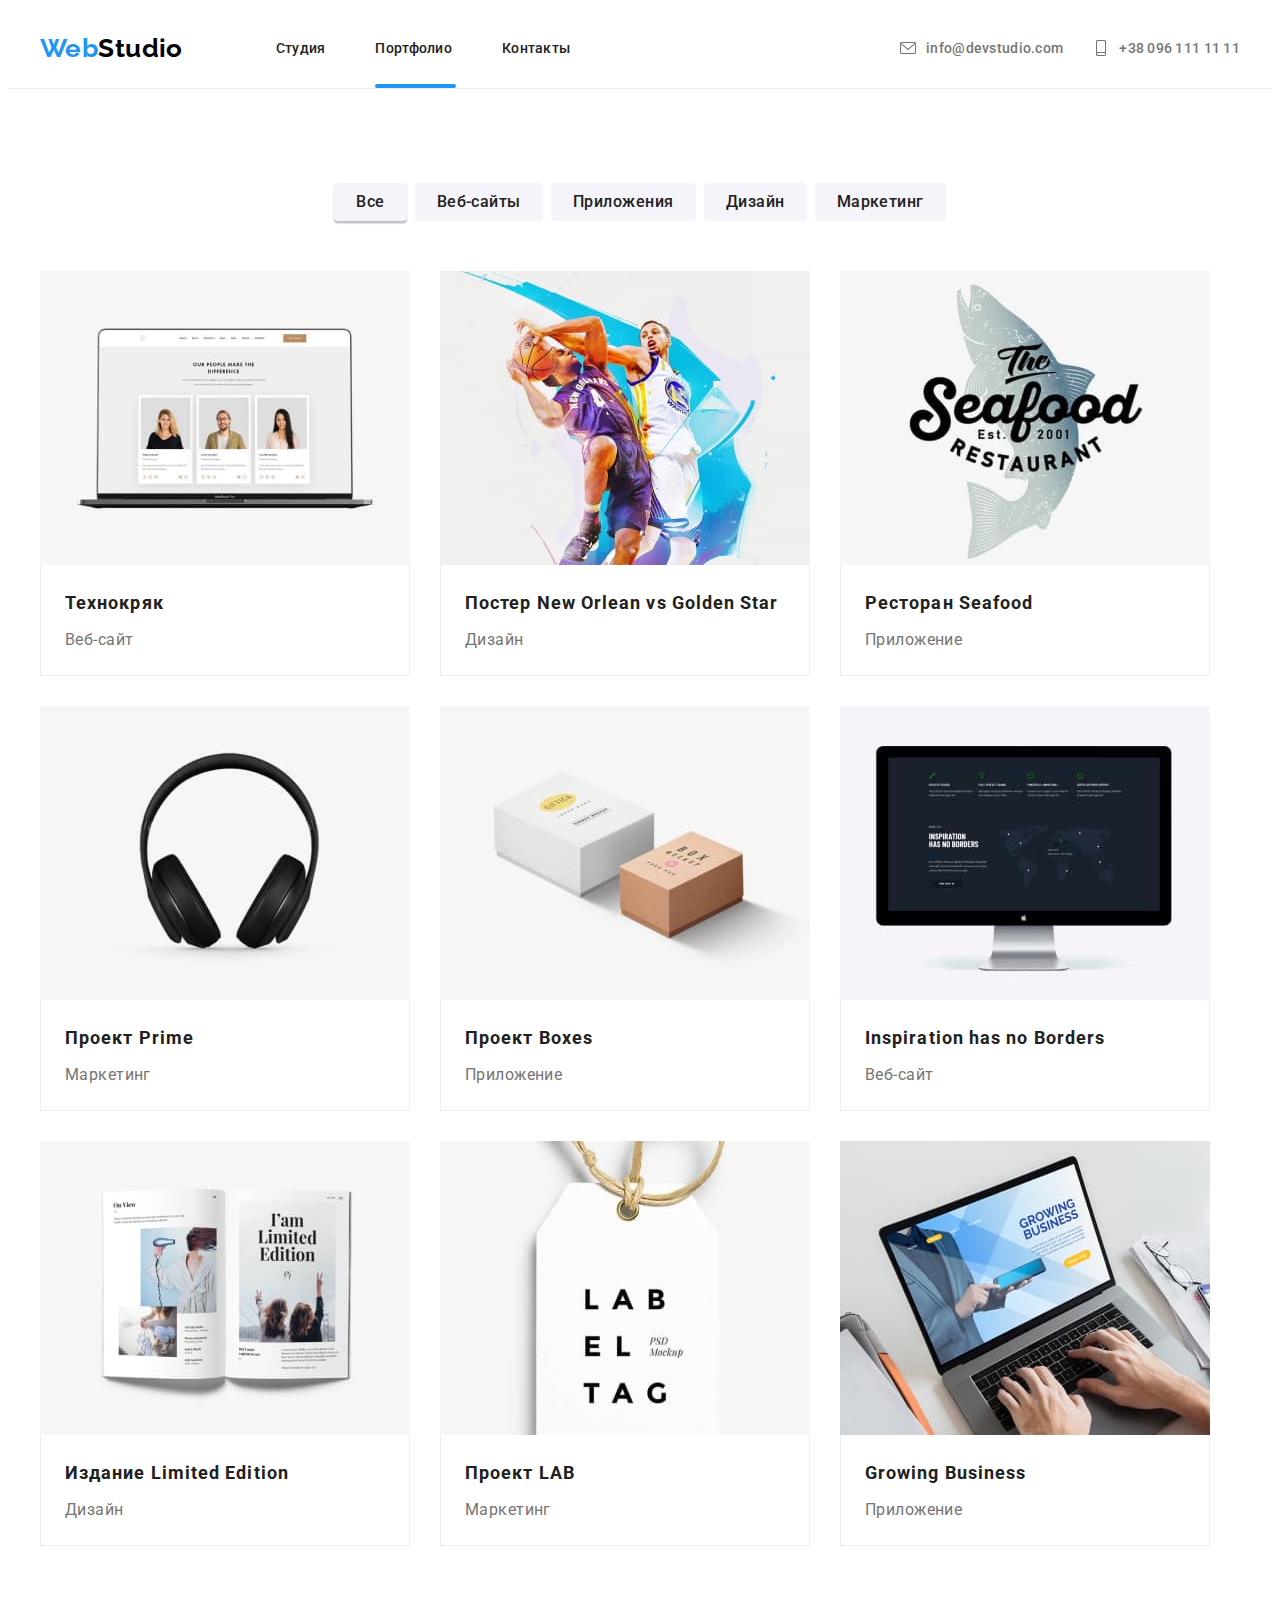
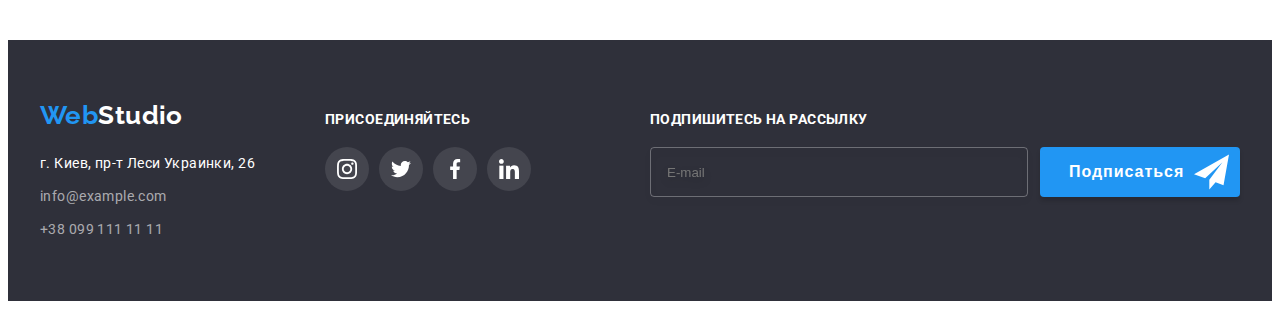
==== commit 42ba7210: "edit portfolio as BEM" ====
--- a/portfolio.html
+++ b/portfolio.html
@@ -53,8 +53,8 @@
           </li>
 
           <li>
-            <a href="tel:+380961111111" class="contacts">
-              <svg class="icon_phone">
+            <a href="tel:+380961111111" class="header-contacts__link">
+              <svg class="header-contacts__icon">
                 <use href="./images/symbol-defs.svg#icon-smartphone"></use>
               </svg>
               +38 096 111 11 11
@@ -69,155 +69,159 @@
         <div class="container">
           <h1 class="visually-hidden">text</h1>
           <!-- filter btn sect -->
-          <ul class="filter_button_block">
-            <li>
-              <button type="button" class="btn_filter current_btn">Все</button>
-            </li>
-            <li>
-              <button type="button" class="btn_filter">Веб-сайты</button>
-            </li>
-            <li>
-              <button type="button" class="btn_filter">Приложения</button>
-            </li>
-            <li>
-              <button type="button" class="btn_filter">Дизайн</button>
-            </li>
-            <li>
-              <button type="button" class="btn_filter">Маркетинг</button>
+          <ul class="filter-list">
+            <li>
+              <button type="button" class="filter-list__button current_btn">Все</button>
+            </li>
+            <li>
+              <button type="button" class="filter-list__button">Веб-сайты</button>
+            </li>
+            <li>
+              <button type="button" class="filter-list__button">Приложения</button>
+            </li>
+            <li>
+              <button type="button" class="filter-list__button">Дизайн</button>
+            </li>
+            <li>
+              <button type="button" class="filter-list__button">Маркетинг</button>
             </li>
           </ul>
           <!-- img sect -->
-          <ul class="filter_img_block">
-            <li>
-              <a href="#" class="filter_link">
-                <div class="filter_overlay_square">
+          <ul class="filter-img">
+            <!-- ! 1st -->
+            <li>
+              <a href="#" class="filter-img__link">
+                <div class="filter-img__overlaySquare">
                   <img src="./images/portfolio/img1.jpg" alt="portfolio_pic" />
                   <div class="overlay">
-                    <p>
+                    <p class="overlay__text">
                       Ресурс предлагает комплексные предложения с разным уровнем функционала и
                       сервисов. Всё это позволит посетителю получить исчерпывающие сведения о
                       компании или частном лице.
                     </p>
                   </div>
                 </div>
-                <div class="filter_img_container">
-                  <h2 class="filter_img_text">Технокряк</h2>
-                  <p class="filter_img_downer_text">Веб-сайт</p>
-                </div>
-              </a>
-            </li>
-            <li>
-              <a href="#" class="filter_link">
-                <div class="filter_overlay_square">
+                <div class="filter-img__descContainer">
+                  <h2 class="filter-img__title">Технокряк</h2>
+                  <p class="filter-img__subtitle">Веб-сайт</p>
+                </div>
+              </a>
+            </li>
+            <!-- ! 2nd -->
+            <li>
+              <a href="#" class="filter-img__link">
+                <div class="filter-img__overlaySquare">
                   <img src="./images/portfolio/img2.jpg" alt="portfolio_pic" />
                   <div class="overlay">
-                    <p>
+                    <p class="overlay__text">
                       Lorem ipsum dolor sit amet consectetur adipisicing elit. Tenetur expedita
                       voluptas maxime accusamus, nam molestiae tempore placeat quia quaerat quidem
                       deserunt? Nam assumenda fuga deleniti quibusdam itaque magni veritatis hic.
                     </p>
                   </div>
                 </div>
-
-                <div class="filter_img_container">
-                  <h2 class="filter_img_text">Постер New Orlean vs Golden Star</h2>
-                  <p class="filter_img_downer_text">Дизайн</p>
-                </div>
-              </a>
-            </li>
-            <li>
-              <a href="#" class="filter_link">
-                <div class="filter_overlay_square">
+                <div class="filter-img__descContainer">
+                  <h2 class="filter-img__title">Постер New Orlean vs Golden Star</h2>
+                  <p class="filter-img__subtitle">Дизайн</p>
+                </div>
+              </a>
+            </li>
+            <!-- ! 3rd -->
+            <li>
+              <a href="#" class="filter-img__link">
+                <div class="filter-img__overlaySquare">
                   <img src="./images/portfolio/img3.jpg" alt="portfolio_pic" />
                   <div class="overlay">
-                    <p>
+                    <p class="overlay__text">
                       Lorem ipsum dolor sit amet consectetur adipisicing elit. Expedita placeat
                       quasi, ipsa numquam possimus sed blanditiis dignissimos vel nesciunt nemo
                       consequatur quas non fugit facilis!
                     </p>
                   </div>
                 </div>
+                <div class="filter-img__descContainer">
+                  <h2 class="filter-img__title">Ресторан Seafood</h2>
+                  <p class="filter-img__subtitle">Приложение</p>
+                </div>
+              </a>
+            </li>
+            <!-- ! 4th -->
+            <li>
+              <a href="#" class="filter-img__link">
+                <div class="filter-img__overlaySquare">
+                  <img src="./images/portfolio/img4.jpg" alt="portfolio_pic" />
+                  <div class="overlay">
+                    <p class="overlay__text">Lorem ipsum dolor, sit amet consectetur adipisicing elit. Odio, mollitia!</p>
+                  </div>
+                </div>
 
-                <div class="filter_img_container">
-                  <h2 class="filter_img_text">Ресторан Seafood</h2>
-                  <p class="filter_img_downer_text">Приложение</p>
-                </div>
-              </a>
-            </li>
-            <li>
-              <a href="#" class="filter_link">
-                <div class="filter_overlay_square">
-                  <img src="./images/portfolio/img4.jpg" alt="portfolio_pic" />
-                  <div class="overlay">
-                    <p>Lorem ipsum dolor, sit amet consectetur adipisicing elit. Odio, mollitia!</p>
-                  </div>
-                </div>
-
-                <div class="filter_img_container">
-                  <h2 class="filter_img_text">Проект Prime</h2>
-                  <p class="filter_img_downer_text">Маркетинг</p>
-                </div>
-              </a>
-            </li>
-            <li>
-              <a href="#" class="filter_link">
-                <div class="filter_overlay_square">
+                <div class="filter-img__descContainer">
+                  <h2 class="filter-img__title">Проект Prime</h2>
+                  <p class="filter-img__subtitle">Маркетинг</p>
+                </div>
+              </a>
+            </li>
+            <!-- ! 5th -->
+            <li>
+              <a href="#" class="filter-img__link">
+                <div class="filter-img__overlaySquare">
                   <img src="./images/portfolio/img5.jpg" alt="portfolio_pic" />
                   <div class="overlay">
-                    <p>
+                    <p class="overlay__text">
                       Lorem ipsum dolor sit amet consectetur, adipisicing elit. Ipsa nisi aperiam
                       iure eius, doloremque dicta voluptatibus aliquid?
                     </p>
                   </div>
                 </div>
-
-                <div class="filter_img_container">
-                  <h2 class="filter_img_text">Проект Boxes</h2>
-                  <p class="filter_img_downer_text">Приложение</p>
-                </div>
-              </a>
-            </li>
-            <li>
-              <a href="#" class="filter_link">
-                <div class="filter_overlay_square">
+                <div class="filter-img__descContainer">
+                  <h2 class="filter-img__title">Проект Boxes</h2>
+                  <p class="filter-img__subtitle">Приложение</p>
+                </div>
+              </a>
+            </li>
+            <!-- ! 6th -->
+            <li>
+              <a href="#" class="filter-img__link">
+                <div class="filter-img__overlaySquare">
                   <img src="./images/portfolio/img6.jpg" alt="portfolio_pic" />
                   <div class="overlay">
-                    <p>
+                    <p class="overlay__text">
                       Lorem ipsum dolor sit amet consectetur adipisicing elit. Quam velit quasi
                       iure, nulla facere eos.
                     </p>
                   </div>
                 </div>
-
-                <div class="filter_img_container">
-                  <h2 class="filter_img_text">Inspiration has no Borders</h2>
-                  <p class="filter_img_downer_text">Веб-сайт</p>
-                </div>
-              </a>
-            </li>
-            <li>
-              <a href="#" class="filter_link">
-                <div class="filter_overlay_square">
+                <div class="filter-img__descContainer">
+                  <h2 class="filter-img__title">Inspiration has no Borders</h2>
+                  <p class="filter-img__subtitle">Веб-сайт</p>
+                </div>
+              </a>
+            </li>
+            <!-- ! 7th -->
+            <li>
+              <a href="#" class="filter-img__link">
+                <div class="filter-img__overlaySquare">
                   <img src="./images/portfolio/img7.jpg" alt="portfolio_pic" />
                   <div class="overlay">
-                    <p>
+                    <p class="overlay__text">
                       Lorem ipsum dolor sit amet consectetur adipisicing elit. Quia quisquam ipsa
                       veritatis dolorum consequatur magni.
                     </p>
                   </div>
                 </div>
-                <div class="filter_img_container">
-                  <h2 class="filter_img_text">Издание Limited Edition</h2>
-                  <p class="filter_img_downer_text">Дизайн</p>
-                </div>
-              </a>
-            </li>
-            <li>
-              <a href="#" class="filter_link">
-                <div class="filter_overlay_square">
+                <div class="filter-img__descContainer">
+                  <h2 class="filter-img__title">Издание Limited Edition</h2>
+                  <p class="filter-img__subtitle">Дизайн</p>
+                </div>
+              </a>
+            </li>
+            <!-- ! 8th -->
+            <li>
+              <a href="#" class="filter-img__link">
+                <div class="filter-img__overlaySquare">
                   <img src="./images/portfolio/img8.jpg" alt="portfolio_pic" />
                   <div class="overlay">
-                    <p>
+                    <p class="overlay__text">
                       Lorem ipsum dolor sit amet, consectetur adipisicing elit. Illum laboriosam
                       architecto dolore reiciendis obcaecati officia. Quibusdam molestias
                       necessitatibus deserunt rerum modi? Consequuntur inventore possimus, saepe
@@ -225,19 +229,19 @@
                     </p>
                   </div>
                 </div>
-
-                <div class="filter_img_container">
-                  <h2 class="filter_img_text">Проект LAB</h2>
-                  <p class="filter_img_downer_text">Маркетинг</p>
-                </div>
-              </a>
-            </li>
-            <li>
-              <a href="#" class="filter_link">
-                <div class="filter_overlay_square">
+                <div class="filter-img__descContainer">
+                  <h2 class="filter-img__title">Проект LAB</h2>
+                  <p class="filter-img__subtitle">Маркетинг</p>
+                </div>
+              </a>
+            </li>
+            <!-- ! 9th -->
+            <li>
+              <a href="#" class="filter-img__link">
+                <div class="filter-img__overlaySquare">
                   <img src="./images/portfolio/img9.jpg" alt="portfolio_pic" />
                   <div class="overlay">
-                    <p>
+                    <p class="overlay__text">
                       Lorem ipsum dolor sit amet consectetur adipisicing elit. Quaerat, sint?
                       Excepturi nesciunt facere delectus animi accusamus officiis cum omnis culpa,
                       eum, sapiente ex mollitia harum consequuntur maxime assumenda obcaecati
@@ -245,10 +249,9 @@
                     </p>
                   </div>
                 </div>
-
-                <div class="filter_img_container">
-                  <h2 class="filter_img_text">Growing Business</h2>
-                  <p class="filter_img_downer_text">Приложение</p>
+                <div class="filter-img__descContainer">
+                  <h2 class="filter-img__title">Growing Business</h2>
+                  <p class="filter-img__subtitle">Приложение</p>
                 </div>
               </a>
             </li>
@@ -256,72 +259,93 @@
         </div>
       </section>
     </main>
-    <!-- footer -->
+    <!--*footer -->
     <footer class="footer">
       <div class="container join-link-container">
-        <!-- address container-->
+        <!-- *address container-->
         <div>
           <a href="./index.html" class="footer_web webstudio"
-            >Web<span class="footer_Studio">Studio</span>
+            >Web<span class="footer_studio">Studio</span>
           </a>
-          <!-- ##### address ##### -->
+          <!-- *##### address ##### -->
           <address>
             <ul>
-              <!-- footer map -->
-              <li class="footer_contacts_item">
+              <!-- *footer map -->
+              <li class="footer__contacts">
                 <a
                   href="https://goo.gl/maps/mLrUPEMYMxBehZcJ7"
                   target="_blank"
                   rel="noopener nofollow"
-                  class="footer_map"
+                  class="footer__map"
                   >г. Киев, пр-т Леси Украинки, 26
                 </a>
               </li>
-              <li class="footer_contacts_item">
-                <a href="mailto:info@example.com" class="footer_contacts">info@example.com</a>
+              <li class="footer__contacts">
+                <a href="mailto:info@example.com" class="footer__contacts">info@example.com</a>
               </li>
-              <li class="footer_contacts_item">
-                <a href="tel:+38099111111" class="footer_contacts">+38 099 111 11 11 </a>
+              <li class="footer__contacts">
+                <a href="tel:+38099111111" class="footer__contacts">+38 099 111 11 11 </a>
               </li>
             </ul>
           </address>
         </div>
-        <!-- join container -->
-        <div class="join-footer">
-          <p class="join-text">Присоединяйтесь</p>
-          <ul class="our-team-list">
-            <li class="our-team-svg-item join-footer-item">
-              <a href="https://www.instagram.com" class="our-team-link join-svg">
-                <svg class="our-team-svg footer-svg">
+        <!-- *join container -->
+        <div class="footer-join">
+          <p class="footer-join__text">Присоединяйтесь</p>
+          <ul class="main-team__linkslist">
+            <li class="main-team__icon-item footer-join__item">
+              <a href="https://www.instagram.com" class="main-team__link footer-join__link">
+                <svg class="main-team__icon">
                   <use href="./images/symbol-defs.svg#icon-instagram"></use>
                 </svg>
               </a>
             </li>
-            <li class="our-team-svg-item join-footer-item">
-              <a href="https://twitter.com/?lang=ru" class="our-team-link join-svg">
-                <svg class="our-team-svg footer-svg">
+            <li class="main-team__icon-item footer-join__item">
+              <a href="https://twitter.com/?lang=ru" class="main-team__link footer-join__link">
+                <svg class="main-team__icon">
                   <use href="./images/symbol-defs.svg#icon-twitter"></use>
                 </svg>
               </a>
             </li>
-            <li class="our-team-svg-item join-footer-item">
-              <a href="https://uk-ua.facebook.com" class="our-team-link join-svg">
-                <svg class="our-team-svg footer-svg">
+            <li class="main-team__icon-item footer-join__item">
+              <a href="https://uk-ua.facebook.com" class="main-team__link footer-join__link">
+                <svg class="main-team__icon">
                   <use href="./images/symbol-defs.svg#icon-facebook"></use>
                 </svg>
               </a>
             </li>
-            <li class="our-team-svg-item join-footer-item">
+            <li class="main-team__icon-item footer-join__item">
               <a
                 href="https://www.linkedin.com/in/владислав-ульянеев-21a133240/"
-                class="our-team-link join-svg"
+                class="main-team__link footer-join__link"
               >
-                <svg class="our-team-svg footer-svg">
+                <svg class="main-team__icon">
                   <use href="./images/symbol-defs.svg#icon-linkedin"></use>
                 </svg>
               </a>
             </li>
           </ul>
+        </div>
+        <!-- *subscription container -->
+        <div class="footer-subscription">
+          <p class="footer-subscription__title">Подпишитесь на рассылку</p>
+          <form>
+            <label class="footer-subscription__label">
+              <input
+                type="email"
+                name="subscr-email"
+                placeholder="E-mail"
+                required
+                class="footer-subscription__input"
+              />
+              <button class="footer-subscription__button">
+                Подписаться
+                <svg class="footer-subscription__icon">
+                  <use href="./images/icon.svg#icon-send"></use>
+                </svg>
+              </button>
+            </label>
+          </form>
         </div>
       </div>
     </footer>
--- a/styles/styles.css
+++ b/styles/styles.css
@@ -1,36 +1,3 @@
-img {
-  display: block;
-  max-width: 100%;
-  height: auto;
-}
-a {
-  text-decoration: none;
-}
-
-/* ! ##### svg  ##### */
-svg {
-  fill: currentColor;
-}
-.svg {
-  fill: var(--calm_state_svg);
-}
-.svg:hover {
-  fill: var(--accent_col);
-}
-.visually-hidden {
-  position: absolute;
-  width: 1px;
-  height: 1px;
-  margin: -1px;
-  border: 0;
-  padding: 0;
-
-  white-space: nowrap;
-  clip-path: inset(100%);
-  clip: rect(0 0 0 0);
-  overflow: hidden;
-}
-
 :root {
   --accent_col: #2196f3;
   --focus_bg_col: #2196f3;
@@ -64,7 +31,6 @@
 
   background-color: var(--white);
 }
-
 h1,
 h2,
 h3,
@@ -82,19 +48,63 @@
 label {
   position: relative;
 }
+img {
+  display: block;
+  max-width: 100%;
+  height: auto;
+}
+a {
+  text-decoration: none;
+}
+svg {
+  fill: currentColor;
+}
+address {
+  font-style: normal;
+}
+.svg {
+  fill: var(--calm_state_svg);
+}
+.svg:hover {
+  fill: var(--accent_col);
+}
+.visually-hidden {
+  position: absolute;
+  width: 1px;
+  height: 1px;
+  margin: -1px;
+  border: 0;
+  padding: 0;
+
+  white-space: nowrap;
+  clip-path: inset(100%);
+  clip: rect(0 0 0 0);
+  overflow: hidden;
+}
 .list {
   list-style: none;
   padding-left: 0;
   margin: 0;
 }
-
-address,
-.logo {
-  font-style: normal;
-}
-
-/* ! common styles */
-
+.current {
+  color: var(--accent_col);
+}
+.current_page {
+  position: absolute;
+  bottom: 0;
+
+  width: 100%;
+
+  border: 2px solid var(--accent_col);
+  border-radius: 2px;
+}
+.current_btn {
+  color: var(--btn_txt_cl);
+  background-color: var(--btn_bg_cl);
+  box-shadow: 0px 3px 1px rgba(0, 0, 0, 0.1), 0px 1px 2px rgba(0, 0, 0, 0.08),
+    0px 2px 2px rgba(0, 0, 0, 0.12);
+  border-radius: 4px;
+}
 .container {
   width: 1200px;
   margin: 0 auto;
@@ -108,7 +118,6 @@
   display: flex;
   align-items: baseline;
 }
-
 .section {
   padding-top: 94px;
   padding-bottom: 94px;
@@ -129,6 +138,9 @@
   line-height: calc(31 / 26);
 
   color: var(--blue);
+}
+.logo {
+  font-style: normal;
 }
 .Studio {
   color: var(--Studio_text);
@@ -199,22 +211,9 @@
   fill: currentColor;
 }
 
-.current {
-  color: var(--accent_col);
-}
-.current_page {
-  position: absolute;
-  bottom: 0;
-
-  width: 100%;
-
-  border: 2px solid var(--accent_col);
-  border-radius: 2px;
-}
-
-/* * hero */
-
-.hero {
+/* * ##### main #####*/
+
+.main {
   max-width: 1600px;
   height: 600px;
   margin: 0 auto;
@@ -231,7 +230,7 @@
   background-position: center;
   background-size: cover;
 }
-.hero_tittle {
+.main_tittle {
   width: 696px;
   margin: 0 auto;
 
@@ -245,7 +244,7 @@
   color: var(--btn_txt_cl);
 }
 
-.hero__button {
+.main__button {
   min-width: 200px;
   padding: 10px 32px;
   margin-top: 30px;
@@ -273,8 +272,8 @@
   transition-duration: 250ms;
   transition-timing-function: cubic-bezier(0.4, 0, 0.2, 1);
 }
-.hero__button:hover,
-.hero__button:focus {
+.main__button:hover,
+.main__button:focus {
   color: var(--btn_txt_cl);
   background-color: var(--btn_bg_darker_cl);
   outline: none;
@@ -336,10 +335,16 @@
 .modal-label {
   margin-bottom: 10px;
 }
-.modal-label:focus-within .modal-svg,
-.modal-label:hover .modal-svg {
+
+/* ! modal svg hover & focus */
+/* * modal svg hover & focus */
+/* ? modal svg hover & focus */
+
+.modal-label:focus-within .modal-label__icon,
+.modal-label:hover .modal-label__icon {
   color: var(--accent_col);
 }
+
 .modal-label__last {
   margin-bottom: 20px;
 }
@@ -399,17 +404,8 @@
 .modal__feedback:focus {
   border-color: var(--accent_col);
 }
-/* ! modal svg hover&focus */
-.modal-label:focus-within .modal-label__input,
-.modal-label:hover .modal-label__input {
-  border: 1px solid var(--accent_col);
-}
-.modal-label:focus-within .modal-label__icon,
-.modal-label:hover .modal-label__icon {
-  fill: var(--accent_col);
-}
-
-/* ? checkbox */
+
+/* * ##### checkbox ##### */
 
 .modal-checkbox__container {
   display: flex;
@@ -426,7 +422,6 @@
   transition-duration: 250ms;
   transition-timing-function: cubic-bezier(0.4, 0, 0.2, 1);
 }
-
 .modal-checkbox__checkbox + .modal-checkbox__label {
   display: inline-flex;
   align-items: center;
@@ -456,31 +451,29 @@
   transition-duration: 250ms;
   transition-timing-function: cubic-bezier(0.4, 0, 0.2, 1);
 }
-
 .modal-checkbox__checkbox:checked + .modal-checkbox__label::before {
   border-color: #0b76ef;
   background-color: #0b76ef;
   background-image: url("data:image/svg+xml,%3csvg xmlns='http://www.w3.org/2000/svg' viewBox='0 0 8 8'%3e%3cpath fill='%23fff' d='M6.564.75l-3.59 3.612-1.538-1.55L0 4.26 2.974 7.25 8 2.193z'/%3e%3c/svg%3e");
 }
-
-/* ? стили при наведении курсора на checkbox */
+/* ? при наведении курсора на checkbox */
 .modal-checkbox__checkbox:not(:disabled):not(:checked) + label:hover::before {
   border-color: var(--accent_col);
 }
-/* ? стили для активного состояния чекбокса (при нажатии на него) */
+/* ? активное состояние чекбокса (при нажатии на него) */
 .modal-checkbox__checkbox:not(:disabled):active + label::before {
   background-color: #b3d7ff;
   border-color: #b3d7ff;
 }
-/* ? стили для чекбокса, находящегося в фокусе */
+/* ? в фокусе */
 .modal-checkbox__checkbox:focus + label::before {
   box-shadow: 0 0 0 0.2rem rgba(0, 123, 255, 0.25);
 }
-/* ? стили для чекбокса, находящегося в фокусе и не находящегося в состоянии checked */
+/* ? в фокусе и не в состоянии checked */
 .modal-checkbox__checkbox:focus:not(:checked) + label::before {
   border-color: #80bdff;
 }
-/* ? стили для чекбокса, находящегося в состоянии disabled */
+/* ? в состоянии disabled */
 .modal-checkbox__checkbox:disabled + label::before {
   background-color: #e9ecef;
 }
@@ -497,6 +490,7 @@
   color: var(--accent_col);
 }
 
+/* * modal closeBtn */
 .modal__closeBtn {
   position: absolute;
 
@@ -929,7 +923,7 @@
   padding-top: 94px;
 }
 /* * ##### filter ##### */
-.filter_button_block {
+.filter-list {
   display: flex;
   margin-bottom: 50px;
 
@@ -937,12 +931,10 @@
   /* выравнивание кнопок */
   justify-content: center;
 }
-
-.filter_button:first-child {
+.filter-list__button:first-child {
   margin-left: 0;
 }
-
-.btn_filter {
+.filter-list__button {
   font-family: 'Roboto';
   font-weight: 500;
   font-size: 16px;
@@ -964,35 +956,34 @@
   transition-duration: 250ms;
   transition-timing-function: cubic-bezier(0.4, 0, 0.2, 1);
 }
-
-.btn_filter:hover,
-.btn_filter:focus {
+.filter-list__button:hover,
+.filter-list__button:focus {
   color: var(--btn_txt_cl);
   background-color: var(--btn_bg_cl);
   box-shadow: 0px 3px 1px rgba(0, 0, 0, 0.1), 0px 1px 2px rgba(0, 0, 0, 0.08),
     0px 2px 2px rgba(0, 0, 0, 0.12);
 }
 
-.filter_img_block {
+/* * ##### img ##### */
+
+.filter-img {
   display: flex;
   flex-wrap: wrap;
   gap: 30px;
   /* !!flex-basis didn't work!! */
   /* flex-basis: calc((100% - 40px) / 3); */
 }
-/* * ##### img ##### */
-.filter_link {
+.filter-img__link {
   display: block;
 }
-.filter_overlay_square {
+.filter-img__overlaySquare {
   position: relative;
   overflow: hidden;
 }
-.filter_link:hover .overlay,
-.filter_link:focus .overlay {
+.filter-img__link:hover .overlay,
+.filter-img__link:focus .overlay {
   transform: translateY(0);
 }
-
 .overlay {
   position: absolute;
   top: 0;
@@ -1009,7 +1000,7 @@
 
   background-color: var(--overlay-bg);
 }
-.overlay > p {
+.overlay__text {
   padding-left: 15px;
   padding-top: 45px;
 
@@ -1018,29 +1009,23 @@
 
   color: var(--btn_txt_cl);
 }
-.filter_link {
+.filter-img__link {
   transition-property: box-shadow;
   transition-duration: 250ms;
   transition-timing-function: cubic-bezier(0.4, 0, 0.2, 1);
 }
-.filter_link:hover,
-.filter_link:focus {
+.filter-img__link:hover,
+.filter-img__link:focus {
   box-shadow: 0px 1px 1px rgba(0, 0, 0, 0.12), 0px 4px 4px rgba(0, 0, 0, 0.06),
     1px 4px 6px rgba(0, 0, 0, 0.16);
 }
-
-.filter_item {
-  width: 370px;
-}
-
-.filter_img_container {
+.filter-img__descContainer {
   padding: 20px 24px;
 
   border: 1px solid #eeeeee;
   border-top: none;
 }
-
-.filter_img_text {
+.filter-img__title {
   font-weight: 700;
   font-size: 18px;
   line-height: calc(36 / 18);
@@ -1049,18 +1034,9 @@
 
   margin-bottom: 4px;
 }
-
-.filter_img_downer_text {
+.filter-img__subtitle {
   font-size: 16px;
   line-height: calc(30 / 16);
 
   color: var(--undertittle_col);
 }
-
-.current_btn {
-  color: var(--btn_txt_cl);
-  background-color: var(--btn_bg_cl);
-  box-shadow: 0px 3px 1px rgba(0, 0, 0, 0.1), 0px 1px 2px rgba(0, 0, 0, 0.08),
-    0px 2px 2px rgba(0, 0, 0, 0.12);
-  border-radius: 4px;
-}
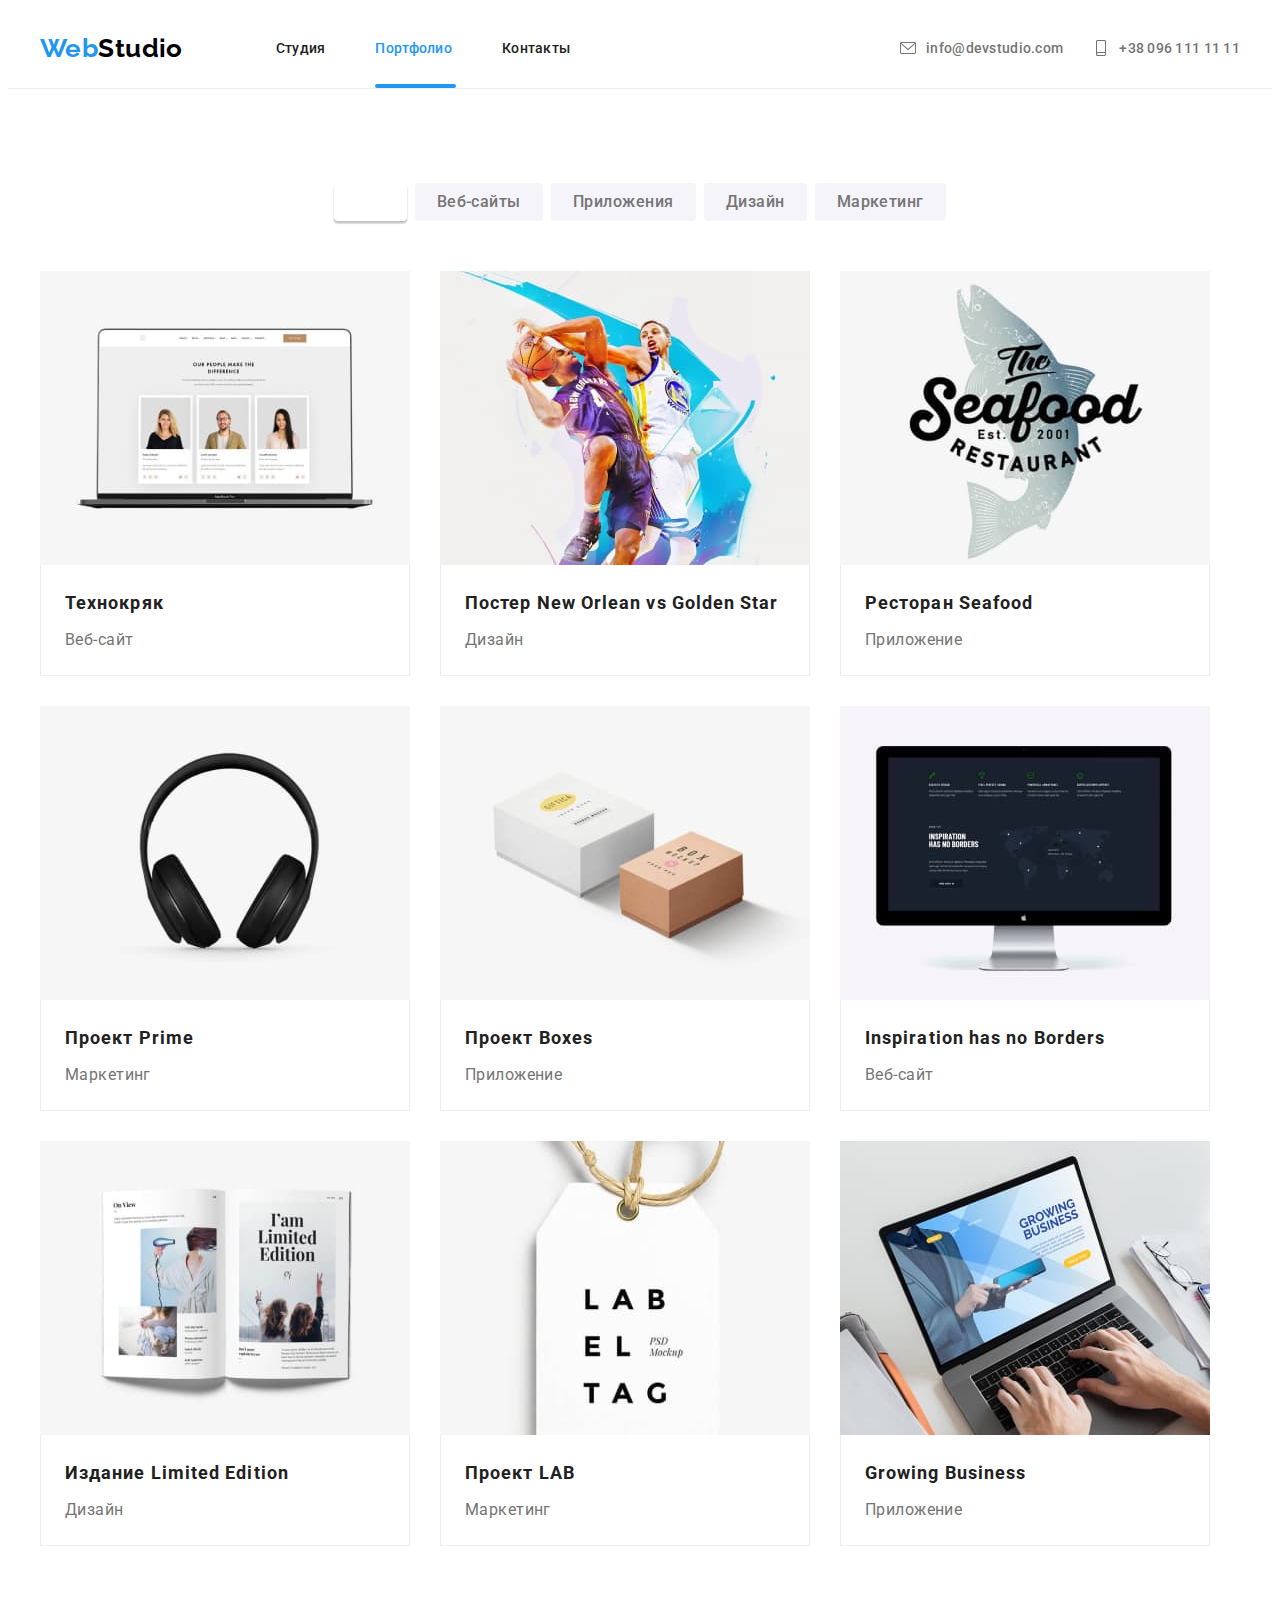
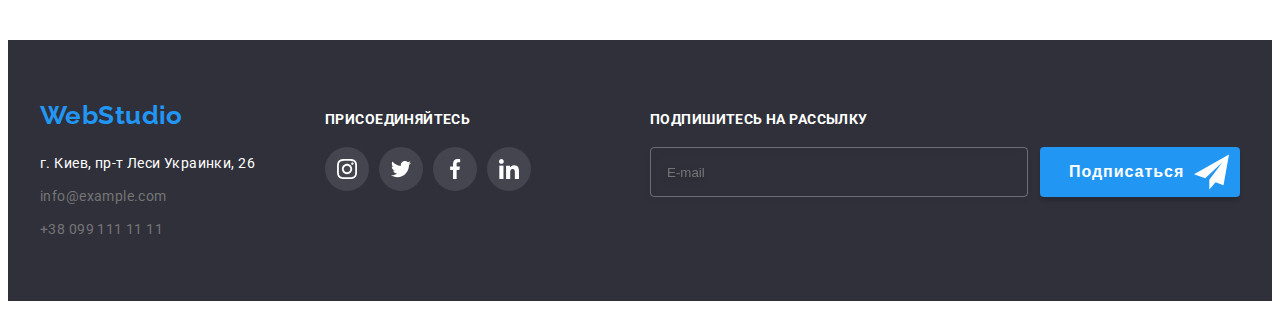
==== commit eb25aa5e: "use SASS" ====
--- a/portfolio.html
+++ b/portfolio.html
@@ -4,8 +4,8 @@
     <meta charset="UTF-8" />
     <meta http-equiv="X-UA-Compatible" content="IE=edge" />
     <meta name="viewport" content="width=device-width, initial-scale=1.0" />
-    <title>Portfolio</title>
-    <!-- ##### normalize ##### -->
+    <title>WebStudio</title>
+    <!-- !Normalize -->
     <link
       rel="stylesheet"
       href="https://cdnjs.cloudflare.com/ajax/libs/modern-normalize/1.1.0/modern-normalize.min.css"
@@ -19,7 +19,8 @@
       href="https://fonts.googleapis.com/css2?family=Raleway:wght@700&family=Roboto:wght@400;500;700;900&display=swap"
       rel="stylesheet"
     />
-    <link rel="stylesheet" href="./styles/styles.css" />
+    <link rel="stylesheet" href="./css/main.min.css" />
+    <!-- <link rel="stylesheet" href="./css/main.min.css" /> -->
   </head>
   <body>
     <!-- * header -->
@@ -151,7 +152,9 @@
                 <div class="filter-img__overlaySquare">
                   <img src="./images/portfolio/img4.jpg" alt="portfolio_pic" />
                   <div class="overlay">
-                    <p class="overlay__text">Lorem ipsum dolor, sit amet consectetur adipisicing elit. Odio, mollitia!</p>
+                    <p class="overlay__text">
+                      Lorem ipsum dolor, sit amet consectetur adipisicing elit. Odio, mollitia!
+                    </p>
                   </div>
                 </div>
 
--- a/css/main.min.css
+++ b/css/main.min.css
@@ -0,0 +1 @@
+body{font-family:"Roboto",sans-serif;font-size:14px;letter-spacing:.03em;color:#212121;background-color:#fff}h1,h2,h3,h4,h5,h6,p{margin:0}ul{list-style:none;margin:0;padding:0}label{position:relative}img{display:block;max-width:100%;height:auto}a{text-decoration:none}svg{fill:currentColor}.svg{fill:#757575}.svg:hover{fill:#2196f3}address{font-style:normal}.visually-hidden{position:absolute;width:1px;height:1px;margin:-1px;border:0;padding:0;white-space:nowrap;-webkit-clip-path:inset(100%);clip-path:inset(100%);clip:rect(0 0 0 0);overflow:hidden}.list{list-style:none;padding-left:0;margin:0}.current_page{position:absolute;bottom:0;width:100%;border:2px solid #2196f3;border-radius:2px}.container{width:1200px;margin:0 auto;padding:0 15px}.flex_container{display:-webkit-box;display:-ms-flexbox;display:flex;-webkit-box-align:center;-ms-flex-align:center;align-items:center}.join-link-container{display:-webkit-box;display:-ms-flexbox;display:flex;-webkit-box-align:baseline;-ms-flex-align:baseline;align-items:baseline}.section{padding-top:94px;padding-bottom:94px}.header{height:80px;border-bottom:1px solid #ececec}.Web{font-family:"Raleway";font-weight:700;font-size:26px;line-height:1.1923076923;color:#2196f3}.logo{font-style:normal}.Studio{color:#000}.header-nav{margin-left:93px}.header-nav__list{display:-webkit-box;display:-ms-flexbox;display:flex}.header-nav__item{position:relative}.header-nav__item:not(:first-child){margin-left:50px}.header-nav__link{font-weight:500;font-size:14px;line-height:1.1428571429;letter-spacing:.02em;padding:32px 0;display:block;color:#212121;-webkit-transition-property:color;transition-property:color;-webkit-transition-duration:250ms;transition-duration:250ms;-webkit-transition-timing-function:cubic-bezier(0.4, 0, 0.2, 1);transition-timing-function:cubic-bezier(0.4, 0, 0.2, 1)}.header-nav__link:hover{color:#2196f3}.header-nav__link:focus{color:#2196f3}.header-contacts__list{display:-webkit-box;display:-ms-flexbox;display:flex;margin-left:auto}.header-contacts__item{margin-right:30px}.header-contacts__link{display:-webkit-box;display:-ms-flexbox;display:flex;-webkit-box-align:center;-ms-flex-align:center;align-items:center;padding:32px 0;font-weight:500;line-height:16px;letter-spacing:.02em;color:#757575;-webkit-transition-property:color;transition-property:color;-webkit-transition-duration:250ms;transition-duration:250ms;-webkit-transition-timing-function:cubic-bezier(0.4, 0, 0.2, 1);transition-timing-function:cubic-bezier(0.4, 0, 0.2, 1)}.header-contacts__link:hover,.header-contacts__link:focus{color:#2196f3}.header-contacts__icon{width:16px;height:16px;margin-right:10px;fill:currentColor}.main{max-width:1600px;height:600px;margin:0 auto;padding:200px 0;text-align:center;background-color:#2f303a;background-image:-webkit-gradient(linear, left top, right top, from(rgba(47, 48, 58, 0.4)), to(rgba(47, 48, 58, 0.4))),url(../images/main_bg_pic.jpg);background-image:linear-gradient(to right, rgba(47, 48, 58, 0.4), rgba(47, 48, 58, 0.4)),url(../images/main_bg_pic.jpg);background-repeat:no-repeat;background-position:center;background-size:cover}.main_tittle{width:696px;margin:0 auto;font-weight:900;font-size:44px;line-height:1.3636363636;text-align:center;letter-spacing:.06em;text-transform:uppercase;color:#fff}.main__button{min-width:200px;padding:10px 32px;margin-top:30px;border:none;-webkit-box-shadow:0px 4px 4px rgba(0,0,0,.15);box-shadow:0px 4px 4px rgba(0,0,0,.15);border-radius:4px;font-family:"Roboto";font-weight:700;font-size:16px;line-height:1.875;-webkit-box-align:center;-ms-flex-align:center;align-items:center;text-align:center;letter-spacing:.06em;color:#fff;background-color:#2196f3;cursor:pointer;-webkit-transition-property:color,background-color,-webkit-box-shadow;transition-property:color,background-color,-webkit-box-shadow;transition-property:color,background-color,box-shadow;transition-property:color,background-color,box-shadow,-webkit-box-shadow;-webkit-transition-duration:250ms;transition-duration:250ms;-webkit-transition-timing-function:cubic-bezier(0.4, 0, 0.2, 1);transition-timing-function:cubic-bezier(0.4, 0, 0.2, 1)}.main__button:hover,.main__button:focus{color:#fff;background-color:#0a85eb;outline:none;-webkit-box-shadow:0 0 0 1.5px #2196f3;box-shadow:0 0 0 1.5px #2196f3}.backdrop{position:fixed;top:0;left:0;width:100%;height:100%;z-index:100000;background-color:rgba(0,0,0,.2);-webkit-transition-property:opacity;transition-property:opacity;-webkit-transition-duration:250ms;transition-duration:250ms;-webkit-transition-timing-function:cubic-bezier(0.4, 0, 0.2, 1);transition-timing-function:cubic-bezier(0.4, 0, 0.2, 1)}.backdrop.is-hidden{opacity:0;pointer-events:none}.modal{position:absolute;top:50%;left:50%;-webkit-transform:translate(-50%, -50%);transform:translate(-50%, -50%);width:528px;height:581px;padding:40px;padding-top:30px;color:#000;background-color:#fff}.modal__title{font-size:20px;font-weight:700;line-height:1.15;margin-bottom:12px;color:#000}.modal__form{position:relative;display:-webkit-box;display:-ms-flexbox;display:flex;-webkit-box-orient:vertical;-webkit-box-direction:normal;-ms-flex-direction:column;flex-direction:column;text-align:start;-webkit-box-align:center;-ms-flex-align:center;align-items:center}.modal-label{margin-bottom:10px}.modal-label:focus-within .modal-label__icon{color:#2196f3}.modal-label:hover .modal-label__icon{color:#2196f3}.modal-label__last{margin-bottom:20px}.modal-label__text{font-size:12px;line-height:1.1666666667;letter-spacing:.01em;padding-right:100%;color:#757575}.modal-label__input{width:448px;height:40px;margin-top:4px;padding-left:40px;outline:none;border:1px solid rgba(33,33,33,.2);border-radius:4px;-webkit-transition-property:border-color;transition-property:border-color;-webkit-transition-duration:250ms;transition-duration:250ms;-webkit-transition-timing-function:cubic-bezier(0.4, 0, 0.2, 1);transition-timing-function:cubic-bezier(0.4, 0, 0.2, 1)}.modal-label__input:hover{border-color:#2196f3}.modal-label__input:focus{border-color:#2196f3}.modal-label__icon{position:absolute;top:32px;left:15px;width:18px;height:18px;fill:#757575;-webkit-transition:color 250ms cubic-bezier(0.4, 0, 0.2, 1);transition:color 250ms cubic-bezier(0.4, 0, 0.2, 1)}.modal__feedback{width:448px;height:138px;padding-left:16px;padding-top:12px;margin-top:4px;outline:none;border-radius:4px;border:1px solid rgba(33,33,33,.2);resize:none;-webkit-transition:border-color 250ms cubic-bezier(0.4, 0, 0.2, 1);transition:border-color 250ms cubic-bezier(0.4, 0, 0.2, 1)}.modal__feedback:hover{border-color:#2196f3}.modal__feedback:focus{border-color:#2196f3}.modal-checkbox__container{display:-webkit-box;display:-ms-flexbox;display:flex;-webkit-box-orient:horizontal;-webkit-box-direction:reverse;-ms-flex-direction:row-reverse;flex-direction:row-reverse;margin-bottom:30px}.modal-checkbox__checkbox{z-index:-1;opacity:0;-webkit-transition-property:fill,border-color,background-color;transition-property:fill,border-color,background-color;-webkit-transition-duration:250ms;transition-duration:250ms;-webkit-transition-timing-function:cubic-bezier(0.4, 0, 0.2, 1);transition-timing-function:cubic-bezier(0.4, 0, 0.2, 1)}.modal-checkbox__checkbox+.modal-checkbox__label{display:-webkit-inline-box;display:-ms-inline-flexbox;display:inline-flex;-webkit-box-align:center;-ms-flex-align:center;align-items:center;-webkit-user-select:none;-moz-user-select:none;-ms-user-select:none;user-select:none}.modal-checkbox__checkbox+.modal-checkbox__label::before{content:"";display:inline-block;-webkit-box-align:center;-ms-flex-align:center;align-items:center;width:18px;height:18px;-ms-flex-negative:0;flex-shrink:0;-webkit-box-flex:0;-ms-flex-positive:0;flex-grow:0;border:1px solid #adb5bd;border-radius:.25em;margin-right:.5em;background-repeat:no-repeat;background-position:center center;background-size:50% 50%;-webkit-transition-property:fill,border-color,background-color;transition-property:fill,border-color,background-color;-webkit-transition-duration:250ms;transition-duration:250ms;-webkit-transition-timing-function:cubic-bezier(0.4, 0, 0.2, 1);transition-timing-function:cubic-bezier(0.4, 0, 0.2, 1)}.modal-checkbox__checkbox:checked+.modal-checkbox__label::before{border-color:#0b76ef;background-color:#0b76ef;background-image:url("data:image/svg+xml,%3csvg xmlns='http://www.w3.org/2000/svg' viewBox='0 0 8 8'%3e%3cpath fill='%23fff' d='M6.564.75l-3.59 3.612-1.538-1.55L0 4.26 2.974 7.25 8 2.193z'/%3e%3c/svg%3e")}.modal-checkbox__checkbox:not(:disabled):not(:checked)+label:hover::before{border-color:#2196f3}.modal-checkbox__checkbox:not(:disabled):active+label::before{background-color:#b3d7ff;border-color:#b3d7ff}.modal-checkbox__checkbox:focus+label::before{-webkit-box-shadow:0 0 0 .2rem rgba(0,123,255,.25);box-shadow:0 0 0 .2rem rgba(0,123,255,.25)}.modal-checkbox__checkbox:focus:not(:checked)+label::before{border-color:#80bdff}.modal-checkbox__checkbox:disabled+label::before{background-color:#e9ecef}.modal-checkbox__text{line-height:1.7142857143;color:#757575}.modal-checkbox__link{line-height:1.7142857143;-webkit-text-decoration-line:underline;text-decoration-line:underline;color:#2196f3}.modal__closeBtn{position:absolute;display:-webkit-box;display:-ms-flexbox;display:flex;-webkit-box-align:center;-ms-flex-align:center;align-items:center;top:8px;right:8px;width:30px;height:30px;cursor:pointer;border:1px solid rgba(0,0,0,.1);border-radius:50%;background-color:#fff}.modal_closeBtnIcon{width:18px;height:18px;-webkit-transition-property:color;transition-property:color;-webkit-transition-duration:250ms;transition-duration:250ms;-webkit-transition-timing-function:cubic-bezier(0.4, 0, 0.2, 1);transition-timing-function:cubic-bezier(0.4, 0, 0.2, 1)}.modal__closeBtn:hover,.modal__closeBtn:focus{color:#2196f3}.modal__submit{width:200px;height:50px;border-radius:4px;border:none;-webkit-box-shadow:0px 4px 4px rgba(0,0,0,.15);box-shadow:0px 4px 4px rgba(0,0,0,.15);cursor:pointer;font-family:"Roboto";font-style:normal;font-weight:700;font-size:16px;line-height:1.875;letter-spacing:.06em;color:#fff;background-color:#188ce8;-webkit-transition-property:color,background-color,-webkit-box-shadow;transition-property:color,background-color,-webkit-box-shadow;transition-property:color,background-color,box-shadow;transition-property:color,background-color,box-shadow,-webkit-box-shadow;-webkit-transition-duration:250ms;transition-duration:250ms;-webkit-transition-timing-function:cubic-bezier(0.4, 0, 0.2, 1);transition-timing-function:cubic-bezier(0.4, 0, 0.2, 1)}.modal__submit:hover,.modal__submit:focus{color:#fff;background-color:#0a85eb;outline:none;-webkit-box-shadow:0 0 0 1.5px #2196f3;box-shadow:0 0 0 1.5px #2196f3}.main-traits__list{display:-webkit-box;display:-ms-flexbox;display:flex;gap:30px}.main-traits__svgContainer{display:-webkit-box;display:-ms-flexbox;display:flex;-webkit-box-align:center;-ms-flex-align:center;align-items:center;-webkit-box-pack:center;-ms-flex-pack:center;justify-content:center;width:270px;height:120px;background:#f5f4fa;border-radius:4px;margin-bottom:30px}.main-traits__icon{width:70px;height:70px}.main-traits__title{font-weight:700;font-size:14px;line-height:1.1428571429;text-transform:uppercase;margin-bottom:10px}.main-traits__subtitle{width:270px;line-height:24px;color:#757575}.main-wawd{text-align:center;padding-top:0}.main-wawd__title{margin:0 auto;font-weight:700;font-size:36px;line-height:1.1666666667}.main-wawd__list{display:-webkit-box;display:-ms-flexbox;display:flex;margin-top:50px}.main-wawd__item:not(:first-child){margin-left:30px}.main-wawd__item{position:relative}.main-wawd__description{position:absolute;bottom:0px;display:-webkit-box;display:-ms-flexbox;display:flex;-webkit-box-pack:center;-ms-flex-pack:center;justify-content:center;-webkit-box-align:center;-ms-flex-align:center;align-items:center;width:370px;height:70px;font-weight:700;line-height:1.1428571429;text-align:center;text-transform:uppercase;color:#fff;background-color:rgba(47,48,58,.8)}.main-team{text-align:center;background-color:#f5f4fa}.main-team__text{font-weight:700;font-size:36px;line-height:1.1666666667}.main-team__list{display:-webkit-box;display:-ms-flexbox;display:flex;margin-top:50px}.main-team__item{margin-left:30px;background-color:#fff;-webkit-box-shadow:0px 1px 3px rgba(0,0,0,.12),0px 1px 1px rgba(0,0,0,.14),0px 2px 1px rgba(0,0,0,.2);box-shadow:0px 1px 3px rgba(0,0,0,.12),0px 1px 1px rgba(0,0,0,.14),0px 2px 1px rgba(0,0,0,.2);border-radius:0px 0px 4px 4px}.main-team__item:first-child{margin-left:0}.main-team__textContainer{padding:30px 0}.main-team__name{font-weight:500;font-size:16px;line-height:1.1875;text-align:center;margin-bottom:10px}.main-team__job{font-weight:400;font-size:16px;line-height:1.1875;text-align:center;margin-bottom:16px;color:#757575}.main-team__linkslist{display:-webkit-box;display:-ms-flexbox;display:flex;-webkit-box-pack:center;-ms-flex-pack:center;justify-content:center;gap:10px}.main-team__link{display:-webkit-inline-box;display:-ms-inline-flexbox;display:inline-flex;-webkit-box-pack:center;-ms-flex-pack:center;justify-content:center;-webkit-box-align:center;-ms-flex-align:center;align-items:center;width:44px;height:44px;border-radius:50%;color:#afb1b8;-webkit-transition-property:color,background-color;transition-property:color,background-color;-webkit-transition-duration:250ms;transition-duration:250ms;-webkit-transition-timing-function:cubic-bezier(0.4, 0, 0.2, 1);transition-timing-function:cubic-bezier(0.4, 0, 0.2, 1)}.main-team__link:hover,.main-team__link:focus{color:#fff;background-color:#2196f3}.main-team__icon{width:20px;height:20px;fill:currentColor}.main-customers__title{font-weight:700;font-size:36px;line-height:42px;text-align:center;margin-bottom:50px}.main-customers__list{display:-webkit-box;display:-ms-flexbox;display:flex;-webkit-box-pack:center;-ms-flex-pack:center;justify-content:center;gap:30px}.main-customers__link{display:-webkit-box;display:-ms-flexbox;display:flex;-webkit-box-pack:center;-ms-flex-pack:center;justify-content:center;-webkit-box-align:center;-ms-flex-align:center;align-items:center;width:170px;height:92px;outline:none;border-radius:4px;border:1px solid #afb1b8;color:#afb1b8;-webkit-transition-property:color,border-color;transition-property:color,border-color;-webkit-transition-duration:250ms;transition-duration:250ms;-webkit-transition-timing-function:cubic-bezier(0.4, 0, 0.2, 1);transition-timing-function:cubic-bezier(0.4, 0, 0.2, 1)}.main-customers__link:hover,.main-customers__link:focus{color:#2196f3;border-color:#2196f3}.customers__icon{width:106px;height:106px}.footer{padding:60px 0;background-color:#2f303a}.footer_web{display:block;margin-bottom:20px;font-family:"Raleway";font-weight:700;font-size:26px;line-height:1.1923076923;color:#2196f3}.footer_studio{color:#2196f3}.footer__contacts{line-height:24px;color:#757575;-webkit-transition-property:color;transition-property:color;-webkit-transition-duration:250ms;transition-duration:250ms;-webkit-transition-timing-function:cubic-bezier(0.4, 0, 0.2, 1);transition-timing-function:cubic-bezier(0.4, 0, 0.2, 1)}.footer__contacts:not(:first-child){margin-top:9px}.footer__contacts:hover,.footer__contacts:focus{color:#2196f3}.footer__map{line-height:24px;color:#fff;-webkit-transition-property:color;transition-property:color;-webkit-transition-duration:250ms;transition-duration:250ms;-webkit-transition-timing-function:cubic-bezier(0.4, 0, 0.2, 1);transition-timing-function:cubic-bezier(0.4, 0, 0.2, 1)}.footer__map:hover,.footer__map:focus{color:#2196f3}.footer-join{margin-left:70px}.footer-join__text{font-weight:700;line-height:16px;text-transform:uppercase;color:#fff;margin-bottom:20px}.footer-join__item{fill:#fff;background-color:rgba(255,255,255,.1);border-radius:50%}.footer-join__link{color:#fff}.footer-subscription{margin-left:auto}.footer-subscription__title{font-weight:700;line-height:1.1428571429;text-transform:uppercase;margin-bottom:20px;color:#fff}.footer-subscription__label{display:-webkit-box;display:-ms-flexbox;display:flex;color:#fff}.footer-subscription__label>input{width:358px;padding-left:16px;outline:none;-webkit-filter:drop-shadow(0px 4px 4px rgba(0, 0, 0, 0.15));filter:drop-shadow(0px 4px 4px rgba(0, 0, 0, 0.15));border:1px solid rgba(255,255,255,.3);border-radius:4px;color:#fff;background-color:rgba(0,0,0,0);-webkit-transition-property:border-color;transition-property:border-color;-webkit-transition-duration:250ms;transition-duration:250ms;-webkit-transition-timing-function:cubic-bezier(0.4, 0, 0.2, 1);transition-timing-function:cubic-bezier(0.4, 0, 0.2, 1)}.footer-subscription__input:hover,.footer-subscription__input:focus{border-color:#2196f3}.footer-subscription__button{width:200px;height:50px;margin-left:12px;padding-left:29px;font-weight:700;font-size:16px;line-height:1.875;border:none;outline:none;display:-webkit-box;display:-ms-flexbox;display:flex;-webkit-box-align:center;-ms-flex-align:center;align-items:center;text-align:center;letter-spacing:.06em;cursor:pointer;color:#fff;background-color:#2196f3;-webkit-box-shadow:0px 4px 4px rgba(0,0,0,.15);box-shadow:0px 4px 4px rgba(0,0,0,.15);border-radius:4px;-webkit-transition-property:color,background-color;transition-property:color,background-color;-webkit-transition-duration:250ms;transition-duration:250ms;-webkit-transition-timing-function:cubic-bezier(0.4, 0, 0.2, 1);transition-timing-function:cubic-bezier(0.4, 0, 0.2, 1)}.footer-subscription__button:hover{color:#fff;background-color:#0a85eb}.footer-subscription__button:focus{color:#fff}.footer-subscription__icon{width:35px;padding-left:10px}.filter_section{padding-top:94px}.filter-list{display:-webkit-box;display:-ms-flexbox;display:flex;margin-bottom:50px;gap:8px;-webkit-box-pack:center;-ms-flex-pack:center;justify-content:center}.filter-list__button{font-family:"Roboto";font-weight:500;font-size:16px;line-height:1.625;text-align:center;letter-spacing:.03em;border-radius:4px;border:none;padding:6px 22px;cursor:pointer;color:#757575;background-color:#f5f4fa;-webkit-transition-property:color,background-color,-webkit-box-shadow;transition-property:color,background-color,-webkit-box-shadow;transition-property:color,background-color,box-shadow;transition-property:color,background-color,box-shadow,-webkit-box-shadow;-webkit-transition-duration:250ms;transition-duration:250ms;-webkit-transition-timing-function:cubic-bezier(0.4, 0, 0.2, 1);transition-timing-function:cubic-bezier(0.4, 0, 0.2, 1)}.filter-list__button:first-child{margin-left:0}.filter-list__button:hover,.filter-list__button:focus{color:#fff;background-color:#2196f3;-webkit-box-shadow:0px 3px 1px rgba(0,0,0,.1),0px 1px 2px rgba(0,0,0,.08),0px 2px 2px rgba(0,0,0,.12);box-shadow:0px 3px 1px rgba(0,0,0,.1),0px 1px 2px rgba(0,0,0,.08),0px 2px 2px rgba(0,0,0,.12)}.filter-img{display:-webkit-box;display:-ms-flexbox;display:flex;-ms-flex-wrap:wrap;flex-wrap:wrap;gap:30px}.filter-img__link{display:block}.filter-img__overlaySquare{position:relative;overflow:hidden}.overlay{position:absolute;top:0;left:0;width:100%;height:100%;-webkit-transition-property:-webkit-transform;transition-property:-webkit-transform;transition-property:transform;transition-property:transform, -webkit-transform;-webkit-transition-duration:250ms;transition-duration:250ms;-webkit-transition-timing-function:cubic-bezier(0.4, 0, 0.2, 1);transition-timing-function:cubic-bezier(0.4, 0, 0.2, 1);-webkit-transform:translatey(150%);transform:translatey(150%);background-color:rgba(33,150,243,.9)}.overlay__text{padding-left:15px;padding-top:45px;font-size:18px;line-height:1.5555555556;color:#fff}.filter-img__link{-webkit-transition-property:-webkit-box-shadow;transition-property:-webkit-box-shadow;transition-property:box-shadow;transition-property:box-shadow, -webkit-box-shadow;-webkit-transition-duration:250ms;transition-duration:250ms;-webkit-transition-timing-function:cubic-bezier(0.4, 0, 0.2, 1);transition-timing-function:cubic-bezier(0.4, 0, 0.2, 1)}.filter-img__link:hover .overlay,.filter-img__link:focus .overlay{-webkit-transform:translateY(0);transform:translateY(0)}.filter-img__link:hover,.filter-img__link:focus{-webkit-box-shadow:0px 1px 1px rgba(0,0,0,.12),0px 4px 4px rgba(0,0,0,.06),1px 4px 6px rgba(0,0,0,.16);box-shadow:0px 1px 1px rgba(0,0,0,.12),0px 4px 4px rgba(0,0,0,.06),1px 4px 6px rgba(0,0,0,.16)}.filter-img__descContainer{padding:20px 24px;border:1px solid #eee;border-top:none}.filter-img__title{font-weight:700;font-size:18px;line-height:2;color:#212121;letter-spacing:.06em;margin-bottom:4px}.filter-img__subtitle{font-size:16px;line-height:1.875;color:#757575}.current_btn{color:#fff;background-color:var(--btn_bg_cl);-webkit-box-shadow:0px 3px 1px rgba(0,0,0,.1),0px 1px 2px rgba(0,0,0,.08),0px 2px 2px rgba(0,0,0,.12);box-shadow:0px 3px 1px rgba(0,0,0,.1),0px 1px 2px rgba(0,0,0,.08),0px 2px 2px rgba(0,0,0,.12);border-radius:4px}.current{color:#2196f3}/*# sourceMappingURL=main.min.css.map */--- a/css/main.min.css
+++ b/css/main.min.css
@@ -0,0 +1 @@
+body{font-family:"Roboto",sans-serif;font-size:14px;letter-spacing:.03em;color:#212121;background-color:#fff}h1,h2,h3,h4,h5,h6,p{margin:0}ul{list-style:none;margin:0;padding:0}label{position:relative}img{display:block;max-width:100%;height:auto}a{text-decoration:none}svg{fill:currentColor}.svg{fill:#757575}.svg:hover{fill:#2196f3}address{font-style:normal}.visually-hidden{position:absolute;width:1px;height:1px;margin:-1px;border:0;padding:0;white-space:nowrap;-webkit-clip-path:inset(100%);clip-path:inset(100%);clip:rect(0 0 0 0);overflow:hidden}.list{list-style:none;padding-left:0;margin:0}.current_page{position:absolute;bottom:0;width:100%;border:2px solid #2196f3;border-radius:2px}.container{width:1200px;margin:0 auto;padding:0 15px}.flex_container{display:-webkit-box;display:-ms-flexbox;display:flex;-webkit-box-align:center;-ms-flex-align:center;align-items:center}.join-link-container{display:-webkit-box;display:-ms-flexbox;display:flex;-webkit-box-align:baseline;-ms-flex-align:baseline;align-items:baseline}.section{padding-top:94px;padding-bottom:94px}.header{height:80px;border-bottom:1px solid #ececec}.Web{font-family:"Raleway";font-weight:700;font-size:26px;line-height:1.1923076923;color:#2196f3}.logo{font-style:normal}.Studio{color:#000}.header-nav{margin-left:93px}.header-nav__list{display:-webkit-box;display:-ms-flexbox;display:flex}.header-nav__item{position:relative}.header-nav__item:not(:first-child){margin-left:50px}.header-nav__link{font-weight:500;font-size:14px;line-height:1.1428571429;letter-spacing:.02em;padding:32px 0;display:block;color:#212121;-webkit-transition-property:color;transition-property:color;-webkit-transition-duration:250ms;transition-duration:250ms;-webkit-transition-timing-function:cubic-bezier(0.4, 0, 0.2, 1);transition-timing-function:cubic-bezier(0.4, 0, 0.2, 1)}.header-nav__link:hover{color:#2196f3}.header-nav__link:focus{color:#2196f3}.header-contacts__list{display:-webkit-box;display:-ms-flexbox;display:flex;margin-left:auto}.header-contacts__item{margin-right:30px}.header-contacts__link{display:-webkit-box;display:-ms-flexbox;display:flex;-webkit-box-align:center;-ms-flex-align:center;align-items:center;padding:32px 0;font-weight:500;line-height:16px;letter-spacing:.02em;color:#757575;-webkit-transition-property:color;transition-property:color;-webkit-transition-duration:250ms;transition-duration:250ms;-webkit-transition-timing-function:cubic-bezier(0.4, 0, 0.2, 1);transition-timing-function:cubic-bezier(0.4, 0, 0.2, 1)}.header-contacts__link:hover,.header-contacts__link:focus{color:#2196f3}.header-contacts__icon{width:16px;height:16px;margin-right:10px;fill:currentColor}.main{max-width:1600px;height:600px;margin:0 auto;padding:200px 0;text-align:center;background-color:#2f303a;background-image:-webkit-gradient(linear, left top, right top, from(rgba(47, 48, 58, 0.4)), to(rgba(47, 48, 58, 0.4))),url(../images/main_bg_pic.jpg);background-image:linear-gradient(to right, rgba(47, 48, 58, 0.4), rgba(47, 48, 58, 0.4)),url(../images/main_bg_pic.jpg);background-repeat:no-repeat;background-position:center;background-size:cover}.main_tittle{width:696px;margin:0 auto;font-weight:900;font-size:44px;line-height:1.3636363636;text-align:center;letter-spacing:.06em;text-transform:uppercase;color:#fff}.main__button{min-width:200px;padding:10px 32px;margin-top:30px;border:none;-webkit-box-shadow:0px 4px 4px rgba(0,0,0,.15);box-shadow:0px 4px 4px rgba(0,0,0,.15);border-radius:4px;font-family:"Roboto";font-weight:700;font-size:16px;line-height:1.875;-webkit-box-align:center;-ms-flex-align:center;align-items:center;text-align:center;letter-spacing:.06em;color:#fff;background-color:#2196f3;cursor:pointer;-webkit-transition-property:color,background-color,-webkit-box-shadow;transition-property:color,background-color,-webkit-box-shadow;transition-property:color,background-color,box-shadow;transition-property:color,background-color,box-shadow,-webkit-box-shadow;-webkit-transition-duration:250ms;transition-duration:250ms;-webkit-transition-timing-function:cubic-bezier(0.4, 0, 0.2, 1);transition-timing-function:cubic-bezier(0.4, 0, 0.2, 1)}.main__button:hover,.main__button:focus{color:#fff;background-color:#0a85eb;outline:none;-webkit-box-shadow:0 0 0 1.5px #2196f3;box-shadow:0 0 0 1.5px #2196f3}.backdrop{position:fixed;top:0;left:0;width:100%;height:100%;z-index:100000;background-color:rgba(0,0,0,.2);-webkit-transition-property:opacity;transition-property:opacity;-webkit-transition-duration:250ms;transition-duration:250ms;-webkit-transition-timing-function:cubic-bezier(0.4, 0, 0.2, 1);transition-timing-function:cubic-bezier(0.4, 0, 0.2, 1)}.backdrop.is-hidden{opacity:0;pointer-events:none}.modal{position:absolute;top:50%;left:50%;-webkit-transform:translate(-50%, -50%);transform:translate(-50%, -50%);width:528px;height:581px;padding:40px;padding-top:30px;color:#000;background-color:#fff}.modal__title{font-size:20px;font-weight:700;line-height:1.15;margin-bottom:12px;color:#000}.modal__form{position:relative;display:-webkit-box;display:-ms-flexbox;display:flex;-webkit-box-orient:vertical;-webkit-box-direction:normal;-ms-flex-direction:column;flex-direction:column;text-align:start;-webkit-box-align:center;-ms-flex-align:center;align-items:center}.modal-label{margin-bottom:10px}.modal-label:focus-within .modal-label__icon{color:#2196f3}.modal-label:hover .modal-label__icon{color:#2196f3}.modal-label__last{margin-bottom:20px}.modal-label__text{font-size:12px;line-height:1.1666666667;letter-spacing:.01em;padding-right:100%;color:#757575}.modal-label__input{width:448px;height:40px;margin-top:4px;padding-left:40px;outline:none;border:1px solid rgba(33,33,33,.2);border-radius:4px;-webkit-transition-property:border-color;transition-property:border-color;-webkit-transition-duration:250ms;transition-duration:250ms;-webkit-transition-timing-function:cubic-bezier(0.4, 0, 0.2, 1);transition-timing-function:cubic-bezier(0.4, 0, 0.2, 1)}.modal-label__input:hover{border-color:#2196f3}.modal-label__input:focus{border-color:#2196f3}.modal-label__icon{position:absolute;top:32px;left:15px;width:18px;height:18px;fill:#757575;-webkit-transition:color 250ms cubic-bezier(0.4, 0, 0.2, 1);transition:color 250ms cubic-bezier(0.4, 0, 0.2, 1)}.modal__feedback{width:448px;height:138px;padding-left:16px;padding-top:12px;margin-top:4px;outline:none;border-radius:4px;border:1px solid rgba(33,33,33,.2);resize:none;-webkit-transition:border-color 250ms cubic-bezier(0.4, 0, 0.2, 1);transition:border-color 250ms cubic-bezier(0.4, 0, 0.2, 1)}.modal__feedback:hover{border-color:#2196f3}.modal__feedback:focus{border-color:#2196f3}.modal-checkbox__container{display:-webkit-box;display:-ms-flexbox;display:flex;-webkit-box-orient:horizontal;-webkit-box-direction:reverse;-ms-flex-direction:row-reverse;flex-direction:row-reverse;margin-bottom:30px}.modal-checkbox__checkbox{z-index:-1;opacity:0;-webkit-transition-property:fill,border-color,background-color;transition-property:fill,border-color,background-color;-webkit-transition-duration:250ms;transition-duration:250ms;-webkit-transition-timing-function:cubic-bezier(0.4, 0, 0.2, 1);transition-timing-function:cubic-bezier(0.4, 0, 0.2, 1)}.modal-checkbox__checkbox+.modal-checkbox__label{display:-webkit-inline-box;display:-ms-inline-flexbox;display:inline-flex;-webkit-box-align:center;-ms-flex-align:center;align-items:center;-webkit-user-select:none;-moz-user-select:none;-ms-user-select:none;user-select:none}.modal-checkbox__checkbox+.modal-checkbox__label::before{content:"";display:inline-block;-webkit-box-align:center;-ms-flex-align:center;align-items:center;width:18px;height:18px;-ms-flex-negative:0;flex-shrink:0;-webkit-box-flex:0;-ms-flex-positive:0;flex-grow:0;border:1px solid #adb5bd;border-radius:.25em;margin-right:.5em;background-repeat:no-repeat;background-position:center center;background-size:50% 50%;-webkit-transition-property:fill,border-color,background-color;transition-property:fill,border-color,background-color;-webkit-transition-duration:250ms;transition-duration:250ms;-webkit-transition-timing-function:cubic-bezier(0.4, 0, 0.2, 1);transition-timing-function:cubic-bezier(0.4, 0, 0.2, 1)}.modal-checkbox__checkbox:checked+.modal-checkbox__label::before{border-color:#0b76ef;background-color:#0b76ef;background-image:url("data:image/svg+xml,%3csvg xmlns='http://www.w3.org/2000/svg' viewBox='0 0 8 8'%3e%3cpath fill='%23fff' d='M6.564.75l-3.59 3.612-1.538-1.55L0 4.26 2.974 7.25 8 2.193z'/%3e%3c/svg%3e")}.modal-checkbox__checkbox:not(:disabled):not(:checked)+label:hover::before{border-color:#2196f3}.modal-checkbox__checkbox:not(:disabled):active+label::before{background-color:#b3d7ff;border-color:#b3d7ff}.modal-checkbox__checkbox:focus+label::before{-webkit-box-shadow:0 0 0 .2rem rgba(0,123,255,.25);box-shadow:0 0 0 .2rem rgba(0,123,255,.25)}.modal-checkbox__checkbox:focus:not(:checked)+label::before{border-color:#80bdff}.modal-checkbox__checkbox:disabled+label::before{background-color:#e9ecef}.modal-checkbox__text{line-height:1.7142857143;color:#757575}.modal-checkbox__link{line-height:1.7142857143;-webkit-text-decoration-line:underline;text-decoration-line:underline;color:#2196f3}.modal__closeBtn{position:absolute;display:-webkit-box;display:-ms-flexbox;display:flex;-webkit-box-align:center;-ms-flex-align:center;align-items:center;top:8px;right:8px;width:30px;height:30px;cursor:pointer;border:1px solid rgba(0,0,0,.1);border-radius:50%;background-color:#fff}.modal_closeBtnIcon{width:18px;height:18px;-webkit-transition-property:color;transition-property:color;-webkit-transition-duration:250ms;transition-duration:250ms;-webkit-transition-timing-function:cubic-bezier(0.4, 0, 0.2, 1);transition-timing-function:cubic-bezier(0.4, 0, 0.2, 1)}.modal__closeBtn:hover,.modal__closeBtn:focus{color:#2196f3}.modal__submit{width:200px;height:50px;border-radius:4px;border:none;-webkit-box-shadow:0px 4px 4px rgba(0,0,0,.15);box-shadow:0px 4px 4px rgba(0,0,0,.15);cursor:pointer;font-family:"Roboto";font-style:normal;font-weight:700;font-size:16px;line-height:1.875;letter-spacing:.06em;color:#fff;background-color:#188ce8;-webkit-transition-property:color,background-color,-webkit-box-shadow;transition-property:color,background-color,-webkit-box-shadow;transition-property:color,background-color,box-shadow;transition-property:color,background-color,box-shadow,-webkit-box-shadow;-webkit-transition-duration:250ms;transition-duration:250ms;-webkit-transition-timing-function:cubic-bezier(0.4, 0, 0.2, 1);transition-timing-function:cubic-bezier(0.4, 0, 0.2, 1)}.modal__submit:hover,.modal__submit:focus{color:#fff;background-color:#0a85eb;outline:none;-webkit-box-shadow:0 0 0 1.5px #2196f3;box-shadow:0 0 0 1.5px #2196f3}.main-traits__list{display:-webkit-box;display:-ms-flexbox;display:flex;gap:30px}.main-traits__svgContainer{display:-webkit-box;display:-ms-flexbox;display:flex;-webkit-box-align:center;-ms-flex-align:center;align-items:center;-webkit-box-pack:center;-ms-flex-pack:center;justify-content:center;width:270px;height:120px;background:#f5f4fa;border-radius:4px;margin-bottom:30px}.main-traits__icon{width:70px;height:70px}.main-traits__title{font-weight:700;font-size:14px;line-height:1.1428571429;text-transform:uppercase;margin-bottom:10px}.main-traits__subtitle{width:270px;line-height:24px;color:#757575}.main-wawd{text-align:center;padding-top:0}.main-wawd__title{margin:0 auto;font-weight:700;font-size:36px;line-height:1.1666666667}.main-wawd__list{display:-webkit-box;display:-ms-flexbox;display:flex;margin-top:50px}.main-wawd__item:not(:first-child){margin-left:30px}.main-wawd__item{position:relative}.main-wawd__description{position:absolute;bottom:0px;display:-webkit-box;display:-ms-flexbox;display:flex;-webkit-box-pack:center;-ms-flex-pack:center;justify-content:center;-webkit-box-align:center;-ms-flex-align:center;align-items:center;width:370px;height:70px;font-weight:700;line-height:1.1428571429;text-align:center;text-transform:uppercase;color:#fff;background-color:rgba(47,48,58,.8)}.main-team{text-align:center;background-color:#f5f4fa}.main-team__text{font-weight:700;font-size:36px;line-height:1.1666666667}.main-team__list{display:-webkit-box;display:-ms-flexbox;display:flex;margin-top:50px}.main-team__item{margin-left:30px;background-color:#fff;-webkit-box-shadow:0px 1px 3px rgba(0,0,0,.12),0px 1px 1px rgba(0,0,0,.14),0px 2px 1px rgba(0,0,0,.2);box-shadow:0px 1px 3px rgba(0,0,0,.12),0px 1px 1px rgba(0,0,0,.14),0px 2px 1px rgba(0,0,0,.2);border-radius:0px 0px 4px 4px}.main-team__item:first-child{margin-left:0}.main-team__textContainer{padding:30px 0}.main-team__name{font-weight:500;font-size:16px;line-height:1.1875;text-align:center;margin-bottom:10px}.main-team__job{font-weight:400;font-size:16px;line-height:1.1875;text-align:center;margin-bottom:16px;color:#757575}.main-team__linkslist{display:-webkit-box;display:-ms-flexbox;display:flex;-webkit-box-pack:center;-ms-flex-pack:center;justify-content:center;gap:10px}.main-team__link{display:-webkit-inline-box;display:-ms-inline-flexbox;display:inline-flex;-webkit-box-pack:center;-ms-flex-pack:center;justify-content:center;-webkit-box-align:center;-ms-flex-align:center;align-items:center;width:44px;height:44px;border-radius:50%;color:#afb1b8;-webkit-transition-property:color,background-color;transition-property:color,background-color;-webkit-transition-duration:250ms;transition-duration:250ms;-webkit-transition-timing-function:cubic-bezier(0.4, 0, 0.2, 1);transition-timing-function:cubic-bezier(0.4, 0, 0.2, 1)}.main-team__link:hover,.main-team__link:focus{color:#fff;background-color:#2196f3}.main-team__icon{width:20px;height:20px;fill:currentColor}.main-customers__title{font-weight:700;font-size:36px;line-height:42px;text-align:center;margin-bottom:50px}.main-customers__list{display:-webkit-box;display:-ms-flexbox;display:flex;-webkit-box-pack:center;-ms-flex-pack:center;justify-content:center;gap:30px}.main-customers__link{display:-webkit-box;display:-ms-flexbox;display:flex;-webkit-box-pack:center;-ms-flex-pack:center;justify-content:center;-webkit-box-align:center;-ms-flex-align:center;align-items:center;width:170px;height:92px;outline:none;border-radius:4px;border:1px solid #afb1b8;color:#afb1b8;-webkit-transition-property:color,border-color;transition-property:color,border-color;-webkit-transition-duration:250ms;transition-duration:250ms;-webkit-transition-timing-function:cubic-bezier(0.4, 0, 0.2, 1);transition-timing-function:cubic-bezier(0.4, 0, 0.2, 1)}.main-customers__link:hover,.main-customers__link:focus{color:#2196f3;border-color:#2196f3}.customers__icon{width:106px;height:106px}.footer{padding:60px 0;background-color:#2f303a}.footer_web{display:block;margin-bottom:20px;font-family:"Raleway";font-weight:700;font-size:26px;line-height:1.1923076923;color:#2196f3}.footer_studio{color:#2196f3}.footer__contacts{line-height:24px;color:#757575;-webkit-transition-property:color;transition-property:color;-webkit-transition-duration:250ms;transition-duration:250ms;-webkit-transition-timing-function:cubic-bezier(0.4, 0, 0.2, 1);transition-timing-function:cubic-bezier(0.4, 0, 0.2, 1)}.footer__contacts:not(:first-child){margin-top:9px}.footer__contacts:hover,.footer__contacts:focus{color:#2196f3}.footer__map{line-height:24px;color:#fff;-webkit-transition-property:color;transition-property:color;-webkit-transition-duration:250ms;transition-duration:250ms;-webkit-transition-timing-function:cubic-bezier(0.4, 0, 0.2, 1);transition-timing-function:cubic-bezier(0.4, 0, 0.2, 1)}.footer__map:hover,.footer__map:focus{color:#2196f3}.footer-join{margin-left:70px}.footer-join__text{font-weight:700;line-height:16px;text-transform:uppercase;color:#fff;margin-bottom:20px}.footer-join__item{fill:#fff;background-color:rgba(255,255,255,.1);border-radius:50%}.footer-join__link{color:#fff}.footer-subscription{margin-left:auto}.footer-subscription__title{font-weight:700;line-height:1.1428571429;text-transform:uppercase;margin-bottom:20px;color:#fff}.footer-subscription__label{display:-webkit-box;display:-ms-flexbox;display:flex;color:#fff}.footer-subscription__label>input{width:358px;padding-left:16px;outline:none;-webkit-filter:drop-shadow(0px 4px 4px rgba(0, 0, 0, 0.15));filter:drop-shadow(0px 4px 4px rgba(0, 0, 0, 0.15));border:1px solid rgba(255,255,255,.3);border-radius:4px;color:#fff;background-color:rgba(0,0,0,0);-webkit-transition-property:border-color;transition-property:border-color;-webkit-transition-duration:250ms;transition-duration:250ms;-webkit-transition-timing-function:cubic-bezier(0.4, 0, 0.2, 1);transition-timing-function:cubic-bezier(0.4, 0, 0.2, 1)}.footer-subscription__input:hover,.footer-subscription__input:focus{border-color:#2196f3}.footer-subscription__button{width:200px;height:50px;margin-left:12px;padding-left:29px;font-weight:700;font-size:16px;line-height:1.875;border:none;outline:none;display:-webkit-box;display:-ms-flexbox;display:flex;-webkit-box-align:center;-ms-flex-align:center;align-items:center;text-align:center;letter-spacing:.06em;cursor:pointer;color:#fff;background-color:#2196f3;-webkit-box-shadow:0px 4px 4px rgba(0,0,0,.15);box-shadow:0px 4px 4px rgba(0,0,0,.15);border-radius:4px;-webkit-transition-property:color,background-color;transition-property:color,background-color;-webkit-transition-duration:250ms;transition-duration:250ms;-webkit-transition-timing-function:cubic-bezier(0.4, 0, 0.2, 1);transition-timing-function:cubic-bezier(0.4, 0, 0.2, 1)}.footer-subscription__button:hover{color:#fff;background-color:#0a85eb}.footer-subscription__button:focus{color:#fff}.footer-subscription__icon{width:35px;padding-left:10px}.filter_section{padding-top:94px}.filter-list{display:-webkit-box;display:-ms-flexbox;display:flex;margin-bottom:50px;gap:8px;-webkit-box-pack:center;-ms-flex-pack:center;justify-content:center}.filter-list__button{font-family:"Roboto";font-weight:500;font-size:16px;line-height:1.625;text-align:center;letter-spacing:.03em;border-radius:4px;border:none;padding:6px 22px;cursor:pointer;color:#757575;background-color:#f5f4fa;-webkit-transition-property:color,background-color,-webkit-box-shadow;transition-property:color,background-color,-webkit-box-shadow;transition-property:color,background-color,box-shadow;transition-property:color,background-color,box-shadow,-webkit-box-shadow;-webkit-transition-duration:250ms;transition-duration:250ms;-webkit-transition-timing-function:cubic-bezier(0.4, 0, 0.2, 1);transition-timing-function:cubic-bezier(0.4, 0, 0.2, 1)}.filter-list__button:first-child{margin-left:0}.filter-list__button:hover,.filter-list__button:focus{color:#fff;background-color:#2196f3;-webkit-box-shadow:0px 3px 1px rgba(0,0,0,.1),0px 1px 2px rgba(0,0,0,.08),0px 2px 2px rgba(0,0,0,.12);box-shadow:0px 3px 1px rgba(0,0,0,.1),0px 1px 2px rgba(0,0,0,.08),0px 2px 2px rgba(0,0,0,.12)}.filter-img{display:-webkit-box;display:-ms-flexbox;display:flex;-ms-flex-wrap:wrap;flex-wrap:wrap;gap:30px}.filter-img__link{display:block}.filter-img__overlaySquare{position:relative;overflow:hidden}.overlay{position:absolute;top:0;left:0;width:100%;height:100%;-webkit-transition-property:-webkit-transform;transition-property:-webkit-transform;transition-property:transform;transition-property:transform, -webkit-transform;-webkit-transition-duration:250ms;transition-duration:250ms;-webkit-transition-timing-function:cubic-bezier(0.4, 0, 0.2, 1);transition-timing-function:cubic-bezier(0.4, 0, 0.2, 1);-webkit-transform:translatey(150%);transform:translatey(150%);background-color:rgba(33,150,243,.9)}.overlay__text{padding-left:15px;padding-top:45px;font-size:18px;line-height:1.5555555556;color:#fff}.filter-img__link{-webkit-transition-property:-webkit-box-shadow;transition-property:-webkit-box-shadow;transition-property:box-shadow;transition-property:box-shadow, -webkit-box-shadow;-webkit-transition-duration:250ms;transition-duration:250ms;-webkit-transition-timing-function:cubic-bezier(0.4, 0, 0.2, 1);transition-timing-function:cubic-bezier(0.4, 0, 0.2, 1)}.filter-img__link:hover .overlay,.filter-img__link:focus .overlay{-webkit-transform:translateY(0);transform:translateY(0)}.filter-img__link:hover,.filter-img__link:focus{-webkit-box-shadow:0px 1px 1px rgba(0,0,0,.12),0px 4px 4px rgba(0,0,0,.06),1px 4px 6px rgba(0,0,0,.16);box-shadow:0px 1px 1px rgba(0,0,0,.12),0px 4px 4px rgba(0,0,0,.06),1px 4px 6px rgba(0,0,0,.16)}.filter-img__descContainer{padding:20px 24px;border:1px solid #eee;border-top:none}.filter-img__title{font-weight:700;font-size:18px;line-height:2;color:#212121;letter-spacing:.06em;margin-bottom:4px}.filter-img__subtitle{font-size:16px;line-height:1.875;color:#757575}.current_btn{color:#fff;background-color:var(--btn_bg_cl);-webkit-box-shadow:0px 3px 1px rgba(0,0,0,.1),0px 1px 2px rgba(0,0,0,.08),0px 2px 2px rgba(0,0,0,.12);box-shadow:0px 3px 1px rgba(0,0,0,.1),0px 1px 2px rgba(0,0,0,.08),0px 2px 2px rgba(0,0,0,.12);border-radius:4px}.current{color:#2196f3}/*# sourceMappingURL=main.min.css.map */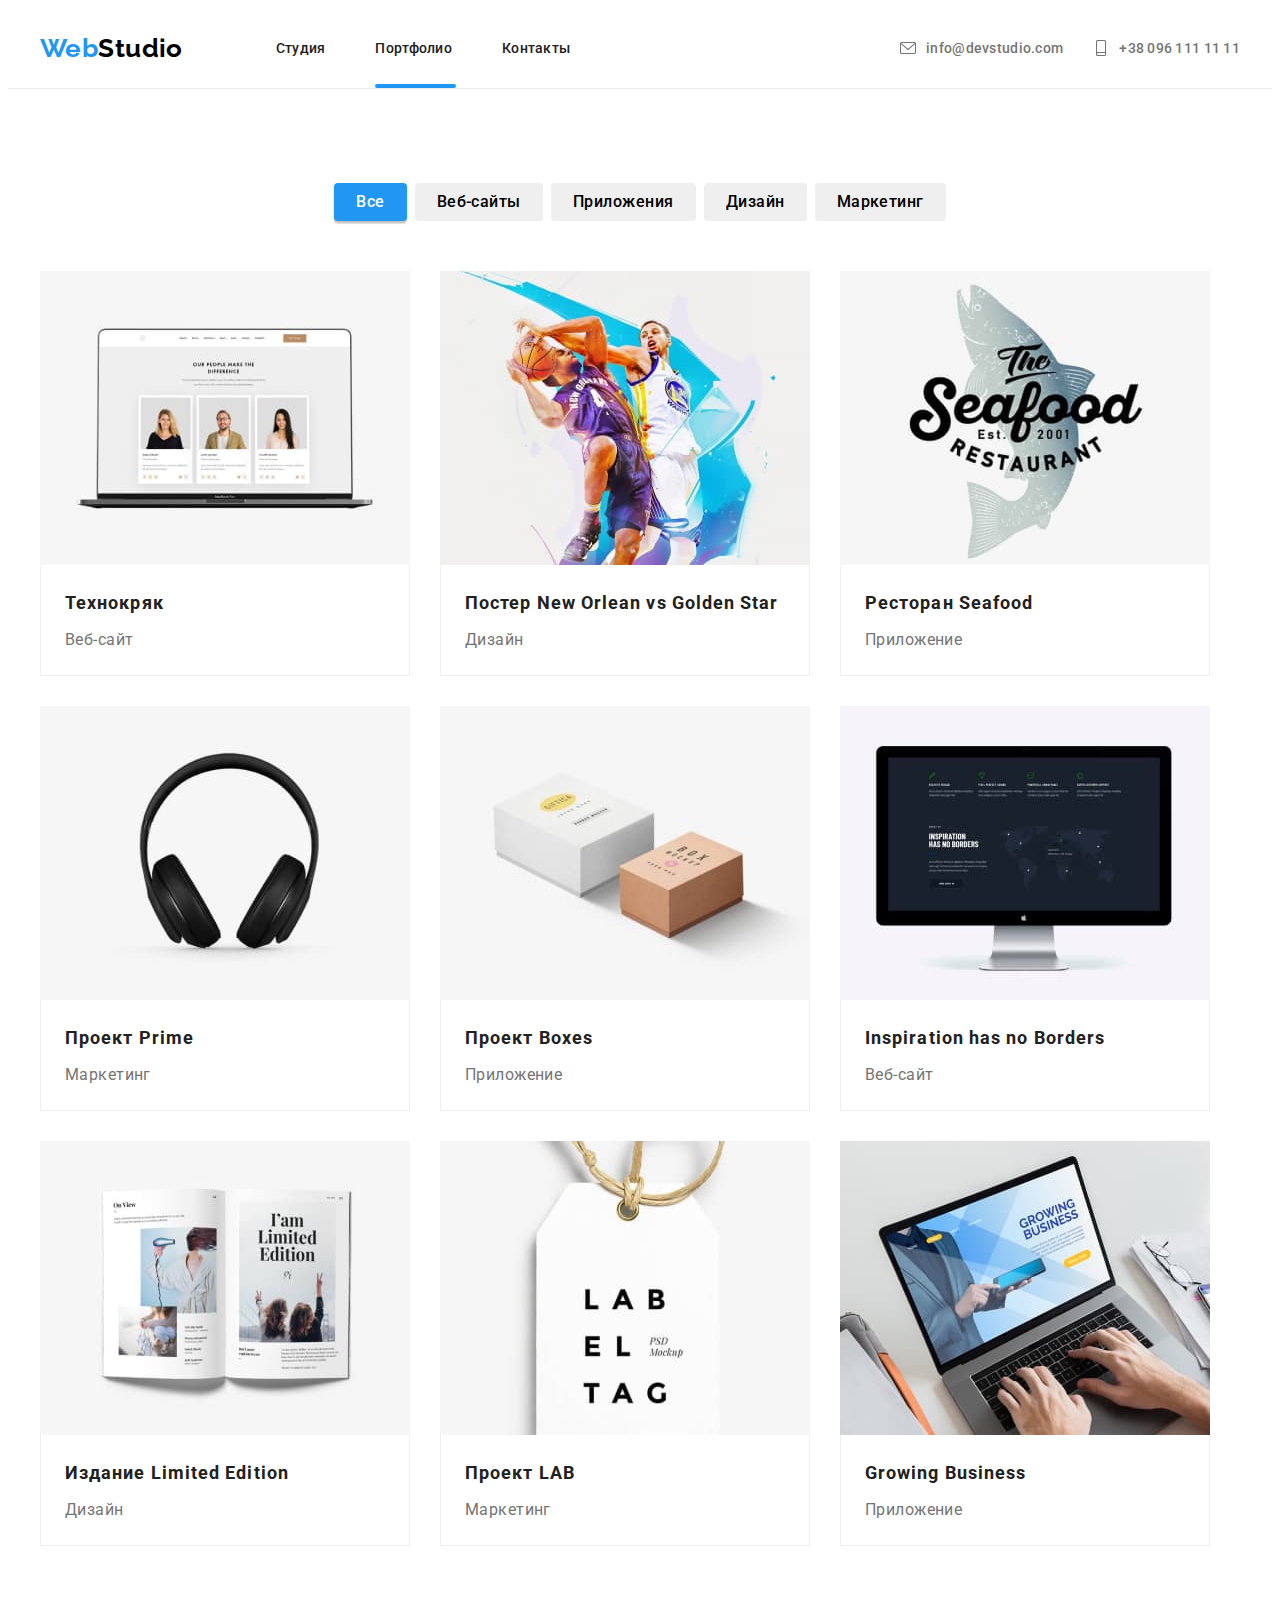
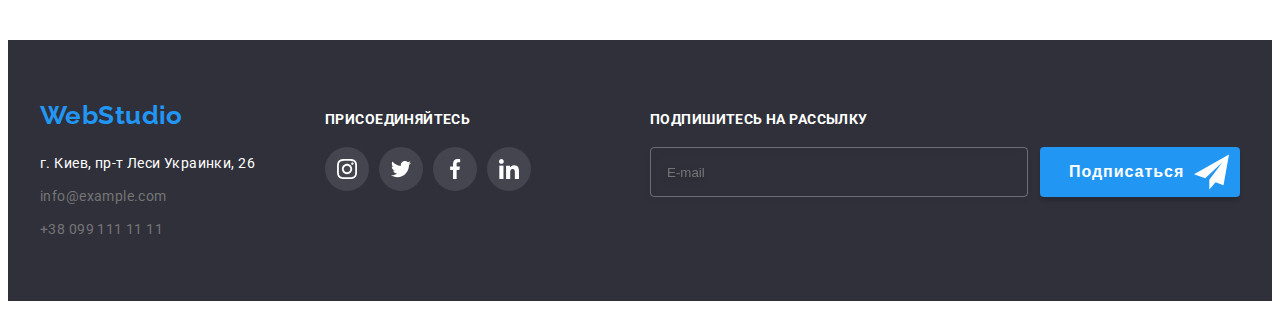
==== commit 492ab24d: "edit comments" ====
--- a/portfolio.html
+++ b/portfolio.html
@@ -23,7 +23,7 @@
     <!-- <link rel="stylesheet" href="./css/main.min.css" /> -->
   </head>
   <body>
-    <!-- * header -->
+    <!-- ! header -->
     <header class="header">
       <div class="container flex_container">
         <a href="./index.html" class="Web logo">Web<span class="Studio">Studio</span></a>
@@ -64,12 +64,12 @@
         </ul>
       </div>
     </header>
-    <!-- main -->
+    <!-- ! main -->
     <main>
       <section class="section">
         <div class="container">
           <h1 class="visually-hidden">text</h1>
-          <!-- filter btn sect -->
+          <!-- * filter btn sect -->
           <ul class="filter-list">
             <li>
               <button type="button" class="filter-list__button current_btn">Все</button>
@@ -87,7 +87,7 @@
               <button type="button" class="filter-list__button">Маркетинг</button>
             </li>
           </ul>
-          <!-- img sect -->
+          <!-- * img sect -->
           <ul class="filter-img">
             <!-- ! 1st -->
             <li>
@@ -262,7 +262,7 @@
         </div>
       </section>
     </main>
-    <!--*footer -->
+    <!-- ! footer -->
     <footer class="footer">
       <div class="container join-link-container">
         <!-- *address container-->
--- a/css/main.min.css
+++ b/css/main.min.css
@@ -1 +1 @@
-body{font-family:"Roboto",sans-serif;font-size:14px;letter-spacing:.03em;color:#212121;background-color:#fff}h1,h2,h3,h4,h5,h6,p{margin:0}ul{list-style:none;margin:0;padding:0}label{position:relative}img{display:block;max-width:100%;height:auto}a{text-decoration:none}svg{fill:currentColor}.svg{fill:#757575}.svg:hover{fill:#2196f3}address{font-style:normal}.visually-hidden{position:absolute;width:1px;height:1px;margin:-1px;border:0;padding:0;white-space:nowrap;-webkit-clip-path:inset(100%);clip-path:inset(100%);clip:rect(0 0 0 0);overflow:hidden}.list{list-style:none;padding-left:0;margin:0}.current_page{position:absolute;bottom:0;width:100%;border:2px solid #2196f3;border-radius:2px}.container{width:1200px;margin:0 auto;padding:0 15px}.flex_container{display:-webkit-box;display:-ms-flexbox;display:flex;-webkit-box-align:center;-ms-flex-align:center;align-items:center}.join-link-container{display:-webkit-box;display:-ms-flexbox;display:flex;-webkit-box-align:baseline;-ms-flex-align:baseline;align-items:baseline}.section{padding-top:94px;padding-bottom:94px}.header{height:80px;border-bottom:1px solid #ececec}.Web{font-family:"Raleway";font-weight:700;font-size:26px;line-height:1.1923076923;color:#2196f3}.logo{font-style:normal}.Studio{color:#000}.header-nav{margin-left:93px}.header-nav__list{display:-webkit-box;display:-ms-flexbox;display:flex}.header-nav__item{position:relative}.header-nav__item:not(:first-child){margin-left:50px}.header-nav__link{font-weight:500;font-size:14px;line-height:1.1428571429;letter-spacing:.02em;padding:32px 0;display:block;color:#212121;-webkit-transition-property:color;transition-property:color;-webkit-transition-duration:250ms;transition-duration:250ms;-webkit-transition-timing-function:cubic-bezier(0.4, 0, 0.2, 1);transition-timing-function:cubic-bezier(0.4, 0, 0.2, 1)}.header-nav__link:hover{color:#2196f3}.header-nav__link:focus{color:#2196f3}.header-contacts__list{display:-webkit-box;display:-ms-flexbox;display:flex;margin-left:auto}.header-contacts__item{margin-right:30px}.header-contacts__link{display:-webkit-box;display:-ms-flexbox;display:flex;-webkit-box-align:center;-ms-flex-align:center;align-items:center;padding:32px 0;font-weight:500;line-height:16px;letter-spacing:.02em;color:#757575;-webkit-transition-property:color;transition-property:color;-webkit-transition-duration:250ms;transition-duration:250ms;-webkit-transition-timing-function:cubic-bezier(0.4, 0, 0.2, 1);transition-timing-function:cubic-bezier(0.4, 0, 0.2, 1)}.header-contacts__link:hover,.header-contacts__link:focus{color:#2196f3}.header-contacts__icon{width:16px;height:16px;margin-right:10px;fill:currentColor}.main{max-width:1600px;height:600px;margin:0 auto;padding:200px 0;text-align:center;background-color:#2f303a;background-image:-webkit-gradient(linear, left top, right top, from(rgba(47, 48, 58, 0.4)), to(rgba(47, 48, 58, 0.4))),url(../images/main_bg_pic.jpg);background-image:linear-gradient(to right, rgba(47, 48, 58, 0.4), rgba(47, 48, 58, 0.4)),url(../images/main_bg_pic.jpg);background-repeat:no-repeat;background-position:center;background-size:cover}.main_tittle{width:696px;margin:0 auto;font-weight:900;font-size:44px;line-height:1.3636363636;text-align:center;letter-spacing:.06em;text-transform:uppercase;color:#fff}.main__button{min-width:200px;padding:10px 32px;margin-top:30px;border:none;-webkit-box-shadow:0px 4px 4px rgba(0,0,0,.15);box-shadow:0px 4px 4px rgba(0,0,0,.15);border-radius:4px;font-family:"Roboto";font-weight:700;font-size:16px;line-height:1.875;-webkit-box-align:center;-ms-flex-align:center;align-items:center;text-align:center;letter-spacing:.06em;color:#fff;background-color:#2196f3;cursor:pointer;-webkit-transition-property:color,background-color,-webkit-box-shadow;transition-property:color,background-color,-webkit-box-shadow;transition-property:color,background-color,box-shadow;transition-property:color,background-color,box-shadow,-webkit-box-shadow;-webkit-transition-duration:250ms;transition-duration:250ms;-webkit-transition-timing-function:cubic-bezier(0.4, 0, 0.2, 1);transition-timing-function:cubic-bezier(0.4, 0, 0.2, 1)}.main__button:hover,.main__button:focus{color:#fff;background-color:#0a85eb;outline:none;-webkit-box-shadow:0 0 0 1.5px #2196f3;box-shadow:0 0 0 1.5px #2196f3}.backdrop{position:fixed;top:0;left:0;width:100%;height:100%;z-index:100000;background-color:rgba(0,0,0,.2);-webkit-transition-property:opacity;transition-property:opacity;-webkit-transition-duration:250ms;transition-duration:250ms;-webkit-transition-timing-function:cubic-bezier(0.4, 0, 0.2, 1);transition-timing-function:cubic-bezier(0.4, 0, 0.2, 1)}.backdrop.is-hidden{opacity:0;pointer-events:none}.modal{position:absolute;top:50%;left:50%;-webkit-transform:translate(-50%, -50%);transform:translate(-50%, -50%);width:528px;height:581px;padding:40px;padding-top:30px;color:#000;background-color:#fff}.modal__title{font-size:20px;font-weight:700;line-height:1.15;margin-bottom:12px;color:#000}.modal__form{position:relative;display:-webkit-box;display:-ms-flexbox;display:flex;-webkit-box-orient:vertical;-webkit-box-direction:normal;-ms-flex-direction:column;flex-direction:column;text-align:start;-webkit-box-align:center;-ms-flex-align:center;align-items:center}.modal-label{margin-bottom:10px}.modal-label:focus-within .modal-label__icon{color:#2196f3}.modal-label:hover .modal-label__icon{color:#2196f3}.modal-label__last{margin-bottom:20px}.modal-label__text{font-size:12px;line-height:1.1666666667;letter-spacing:.01em;padding-right:100%;color:#757575}.modal-label__input{width:448px;height:40px;margin-top:4px;padding-left:40px;outline:none;border:1px solid rgba(33,33,33,.2);border-radius:4px;-webkit-transition-property:border-color;transition-property:border-color;-webkit-transition-duration:250ms;transition-duration:250ms;-webkit-transition-timing-function:cubic-bezier(0.4, 0, 0.2, 1);transition-timing-function:cubic-bezier(0.4, 0, 0.2, 1)}.modal-label__input:hover{border-color:#2196f3}.modal-label__input:focus{border-color:#2196f3}.modal-label__icon{position:absolute;top:32px;left:15px;width:18px;height:18px;fill:#757575;-webkit-transition:color 250ms cubic-bezier(0.4, 0, 0.2, 1);transition:color 250ms cubic-bezier(0.4, 0, 0.2, 1)}.modal__feedback{width:448px;height:138px;padding-left:16px;padding-top:12px;margin-top:4px;outline:none;border-radius:4px;border:1px solid rgba(33,33,33,.2);resize:none;-webkit-transition:border-color 250ms cubic-bezier(0.4, 0, 0.2, 1);transition:border-color 250ms cubic-bezier(0.4, 0, 0.2, 1)}.modal__feedback:hover{border-color:#2196f3}.modal__feedback:focus{border-color:#2196f3}.modal-checkbox__container{display:-webkit-box;display:-ms-flexbox;display:flex;-webkit-box-orient:horizontal;-webkit-box-direction:reverse;-ms-flex-direction:row-reverse;flex-direction:row-reverse;margin-bottom:30px}.modal-checkbox__checkbox{z-index:-1;opacity:0;-webkit-transition-property:fill,border-color,background-color;transition-property:fill,border-color,background-color;-webkit-transition-duration:250ms;transition-duration:250ms;-webkit-transition-timing-function:cubic-bezier(0.4, 0, 0.2, 1);transition-timing-function:cubic-bezier(0.4, 0, 0.2, 1)}.modal-checkbox__checkbox+.modal-checkbox__label{display:-webkit-inline-box;display:-ms-inline-flexbox;display:inline-flex;-webkit-box-align:center;-ms-flex-align:center;align-items:center;-webkit-user-select:none;-moz-user-select:none;-ms-user-select:none;user-select:none}.modal-checkbox__checkbox+.modal-checkbox__label::before{content:"";display:inline-block;-webkit-box-align:center;-ms-flex-align:center;align-items:center;width:18px;height:18px;-ms-flex-negative:0;flex-shrink:0;-webkit-box-flex:0;-ms-flex-positive:0;flex-grow:0;border:1px solid #adb5bd;border-radius:.25em;margin-right:.5em;background-repeat:no-repeat;background-position:center center;background-size:50% 50%;-webkit-transition-property:fill,border-color,background-color;transition-property:fill,border-color,background-color;-webkit-transition-duration:250ms;transition-duration:250ms;-webkit-transition-timing-function:cubic-bezier(0.4, 0, 0.2, 1);transition-timing-function:cubic-bezier(0.4, 0, 0.2, 1)}.modal-checkbox__checkbox:checked+.modal-checkbox__label::before{border-color:#0b76ef;background-color:#0b76ef;background-image:url("data:image/svg+xml,%3csvg xmlns='http://www.w3.org/2000/svg' viewBox='0 0 8 8'%3e%3cpath fill='%23fff' d='M6.564.75l-3.59 3.612-1.538-1.55L0 4.26 2.974 7.25 8 2.193z'/%3e%3c/svg%3e")}.modal-checkbox__checkbox:not(:disabled):not(:checked)+label:hover::before{border-color:#2196f3}.modal-checkbox__checkbox:not(:disabled):active+label::before{background-color:#b3d7ff;border-color:#b3d7ff}.modal-checkbox__checkbox:focus+label::before{-webkit-box-shadow:0 0 0 .2rem rgba(0,123,255,.25);box-shadow:0 0 0 .2rem rgba(0,123,255,.25)}.modal-checkbox__checkbox:focus:not(:checked)+label::before{border-color:#80bdff}.modal-checkbox__checkbox:disabled+label::before{background-color:#e9ecef}.modal-checkbox__text{line-height:1.7142857143;color:#757575}.modal-checkbox__link{line-height:1.7142857143;-webkit-text-decoration-line:underline;text-decoration-line:underline;color:#2196f3}.modal__closeBtn{position:absolute;display:-webkit-box;display:-ms-flexbox;display:flex;-webkit-box-align:center;-ms-flex-align:center;align-items:center;top:8px;right:8px;width:30px;height:30px;cursor:pointer;border:1px solid rgba(0,0,0,.1);border-radius:50%;background-color:#fff}.modal_closeBtnIcon{width:18px;height:18px;-webkit-transition-property:color;transition-property:color;-webkit-transition-duration:250ms;transition-duration:250ms;-webkit-transition-timing-function:cubic-bezier(0.4, 0, 0.2, 1);transition-timing-function:cubic-bezier(0.4, 0, 0.2, 1)}.modal__closeBtn:hover,.modal__closeBtn:focus{color:#2196f3}.modal__submit{width:200px;height:50px;border-radius:4px;border:none;-webkit-box-shadow:0px 4px 4px rgba(0,0,0,.15);box-shadow:0px 4px 4px rgba(0,0,0,.15);cursor:pointer;font-family:"Roboto";font-style:normal;font-weight:700;font-size:16px;line-height:1.875;letter-spacing:.06em;color:#fff;background-color:#188ce8;-webkit-transition-property:color,background-color,-webkit-box-shadow;transition-property:color,background-color,-webkit-box-shadow;transition-property:color,background-color,box-shadow;transition-property:color,background-color,box-shadow,-webkit-box-shadow;-webkit-transition-duration:250ms;transition-duration:250ms;-webkit-transition-timing-function:cubic-bezier(0.4, 0, 0.2, 1);transition-timing-function:cubic-bezier(0.4, 0, 0.2, 1)}.modal__submit:hover,.modal__submit:focus{color:#fff;background-color:#0a85eb;outline:none;-webkit-box-shadow:0 0 0 1.5px #2196f3;box-shadow:0 0 0 1.5px #2196f3}.main-traits__list{display:-webkit-box;display:-ms-flexbox;display:flex;gap:30px}.main-traits__svgContainer{display:-webkit-box;display:-ms-flexbox;display:flex;-webkit-box-align:center;-ms-flex-align:center;align-items:center;-webkit-box-pack:center;-ms-flex-pack:center;justify-content:center;width:270px;height:120px;background:#f5f4fa;border-radius:4px;margin-bottom:30px}.main-traits__icon{width:70px;height:70px}.main-traits__title{font-weight:700;font-size:14px;line-height:1.1428571429;text-transform:uppercase;margin-bottom:10px}.main-traits__subtitle{width:270px;line-height:24px;color:#757575}.main-wawd{text-align:center;padding-top:0}.main-wawd__title{margin:0 auto;font-weight:700;font-size:36px;line-height:1.1666666667}.main-wawd__list{display:-webkit-box;display:-ms-flexbox;display:flex;margin-top:50px}.main-wawd__item:not(:first-child){margin-left:30px}.main-wawd__item{position:relative}.main-wawd__description{position:absolute;bottom:0px;display:-webkit-box;display:-ms-flexbox;display:flex;-webkit-box-pack:center;-ms-flex-pack:center;justify-content:center;-webkit-box-align:center;-ms-flex-align:center;align-items:center;width:370px;height:70px;font-weight:700;line-height:1.1428571429;text-align:center;text-transform:uppercase;color:#fff;background-color:rgba(47,48,58,.8)}.main-team{text-align:center;background-color:#f5f4fa}.main-team__text{font-weight:700;font-size:36px;line-height:1.1666666667}.main-team__list{display:-webkit-box;display:-ms-flexbox;display:flex;margin-top:50px}.main-team__item{margin-left:30px;background-color:#fff;-webkit-box-shadow:0px 1px 3px rgba(0,0,0,.12),0px 1px 1px rgba(0,0,0,.14),0px 2px 1px rgba(0,0,0,.2);box-shadow:0px 1px 3px rgba(0,0,0,.12),0px 1px 1px rgba(0,0,0,.14),0px 2px 1px rgba(0,0,0,.2);border-radius:0px 0px 4px 4px}.main-team__item:first-child{margin-left:0}.main-team__textContainer{padding:30px 0}.main-team__name{font-weight:500;font-size:16px;line-height:1.1875;text-align:center;margin-bottom:10px}.main-team__job{font-weight:400;font-size:16px;line-height:1.1875;text-align:center;margin-bottom:16px;color:#757575}.main-team__linkslist{display:-webkit-box;display:-ms-flexbox;display:flex;-webkit-box-pack:center;-ms-flex-pack:center;justify-content:center;gap:10px}.main-team__link{display:-webkit-inline-box;display:-ms-inline-flexbox;display:inline-flex;-webkit-box-pack:center;-ms-flex-pack:center;justify-content:center;-webkit-box-align:center;-ms-flex-align:center;align-items:center;width:44px;height:44px;border-radius:50%;color:#afb1b8;-webkit-transition-property:color,background-color;transition-property:color,background-color;-webkit-transition-duration:250ms;transition-duration:250ms;-webkit-transition-timing-function:cubic-bezier(0.4, 0, 0.2, 1);transition-timing-function:cubic-bezier(0.4, 0, 0.2, 1)}.main-team__link:hover,.main-team__link:focus{color:#fff;background-color:#2196f3}.main-team__icon{width:20px;height:20px;fill:currentColor}.main-customers__title{font-weight:700;font-size:36px;line-height:42px;text-align:center;margin-bottom:50px}.main-customers__list{display:-webkit-box;display:-ms-flexbox;display:flex;-webkit-box-pack:center;-ms-flex-pack:center;justify-content:center;gap:30px}.main-customers__link{display:-webkit-box;display:-ms-flexbox;display:flex;-webkit-box-pack:center;-ms-flex-pack:center;justify-content:center;-webkit-box-align:center;-ms-flex-align:center;align-items:center;width:170px;height:92px;outline:none;border-radius:4px;border:1px solid #afb1b8;color:#afb1b8;-webkit-transition-property:color,border-color;transition-property:color,border-color;-webkit-transition-duration:250ms;transition-duration:250ms;-webkit-transition-timing-function:cubic-bezier(0.4, 0, 0.2, 1);transition-timing-function:cubic-bezier(0.4, 0, 0.2, 1)}.main-customers__link:hover,.main-customers__link:focus{color:#2196f3;border-color:#2196f3}.customers__icon{width:106px;height:106px}.footer{padding:60px 0;background-color:#2f303a}.footer_web{display:block;margin-bottom:20px;font-family:"Raleway";font-weight:700;font-size:26px;line-height:1.1923076923;color:#2196f3}.footer_studio{color:#2196f3}.footer__contacts{line-height:24px;color:#757575;-webkit-transition-property:color;transition-property:color;-webkit-transition-duration:250ms;transition-duration:250ms;-webkit-transition-timing-function:cubic-bezier(0.4, 0, 0.2, 1);transition-timing-function:cubic-bezier(0.4, 0, 0.2, 1)}.footer__contacts:not(:first-child){margin-top:9px}.footer__contacts:hover,.footer__contacts:focus{color:#2196f3}.footer__map{line-height:24px;color:#fff;-webkit-transition-property:color;transition-property:color;-webkit-transition-duration:250ms;transition-duration:250ms;-webkit-transition-timing-function:cubic-bezier(0.4, 0, 0.2, 1);transition-timing-function:cubic-bezier(0.4, 0, 0.2, 1)}.footer__map:hover,.footer__map:focus{color:#2196f3}.footer-join{margin-left:70px}.footer-join__text{font-weight:700;line-height:16px;text-transform:uppercase;color:#fff;margin-bottom:20px}.footer-join__item{fill:#fff;background-color:rgba(255,255,255,.1);border-radius:50%}.footer-join__link{color:#fff}.footer-subscription{margin-left:auto}.footer-subscription__title{font-weight:700;line-height:1.1428571429;text-transform:uppercase;margin-bottom:20px;color:#fff}.footer-subscription__label{display:-webkit-box;display:-ms-flexbox;display:flex;color:#fff}.footer-subscription__label>input{width:358px;padding-left:16px;outline:none;-webkit-filter:drop-shadow(0px 4px 4px rgba(0, 0, 0, 0.15));filter:drop-shadow(0px 4px 4px rgba(0, 0, 0, 0.15));border:1px solid rgba(255,255,255,.3);border-radius:4px;color:#fff;background-color:rgba(0,0,0,0);-webkit-transition-property:border-color;transition-property:border-color;-webkit-transition-duration:250ms;transition-duration:250ms;-webkit-transition-timing-function:cubic-bezier(0.4, 0, 0.2, 1);transition-timing-function:cubic-bezier(0.4, 0, 0.2, 1)}.footer-subscription__input:hover,.footer-subscription__input:focus{border-color:#2196f3}.footer-subscription__button{width:200px;height:50px;margin-left:12px;padding-left:29px;font-weight:700;font-size:16px;line-height:1.875;border:none;outline:none;display:-webkit-box;display:-ms-flexbox;display:flex;-webkit-box-align:center;-ms-flex-align:center;align-items:center;text-align:center;letter-spacing:.06em;cursor:pointer;color:#fff;background-color:#2196f3;-webkit-box-shadow:0px 4px 4px rgba(0,0,0,.15);box-shadow:0px 4px 4px rgba(0,0,0,.15);border-radius:4px;-webkit-transition-property:color,background-color;transition-property:color,background-color;-webkit-transition-duration:250ms;transition-duration:250ms;-webkit-transition-timing-function:cubic-bezier(0.4, 0, 0.2, 1);transition-timing-function:cubic-bezier(0.4, 0, 0.2, 1)}.footer-subscription__button:hover{color:#fff;background-color:#0a85eb}.footer-subscription__button:focus{color:#fff}.footer-subscription__icon{width:35px;padding-left:10px}.filter_section{padding-top:94px}.filter-list{display:-webkit-box;display:-ms-flexbox;display:flex;margin-bottom:50px;gap:8px;-webkit-box-pack:center;-ms-flex-pack:center;justify-content:center}.filter-list__button{font-family:"Roboto";font-weight:500;font-size:16px;line-height:1.625;text-align:center;letter-spacing:.03em;border-radius:4px;border:none;padding:6px 22px;cursor:pointer;color:#757575;background-color:#f5f4fa;-webkit-transition-property:color,background-color,-webkit-box-shadow;transition-property:color,background-color,-webkit-box-shadow;transition-property:color,background-color,box-shadow;transition-property:color,background-color,box-shadow,-webkit-box-shadow;-webkit-transition-duration:250ms;transition-duration:250ms;-webkit-transition-timing-function:cubic-bezier(0.4, 0, 0.2, 1);transition-timing-function:cubic-bezier(0.4, 0, 0.2, 1)}.filter-list__button:first-child{margin-left:0}.filter-list__button:hover,.filter-list__button:focus{color:#fff;background-color:#2196f3;-webkit-box-shadow:0px 3px 1px rgba(0,0,0,.1),0px 1px 2px rgba(0,0,0,.08),0px 2px 2px rgba(0,0,0,.12);box-shadow:0px 3px 1px rgba(0,0,0,.1),0px 1px 2px rgba(0,0,0,.08),0px 2px 2px rgba(0,0,0,.12)}.filter-img{display:-webkit-box;display:-ms-flexbox;display:flex;-ms-flex-wrap:wrap;flex-wrap:wrap;gap:30px}.filter-img__link{display:block}.filter-img__overlaySquare{position:relative;overflow:hidden}.overlay{position:absolute;top:0;left:0;width:100%;height:100%;-webkit-transition-property:-webkit-transform;transition-property:-webkit-transform;transition-property:transform;transition-property:transform, -webkit-transform;-webkit-transition-duration:250ms;transition-duration:250ms;-webkit-transition-timing-function:cubic-bezier(0.4, 0, 0.2, 1);transition-timing-function:cubic-bezier(0.4, 0, 0.2, 1);-webkit-transform:translatey(150%);transform:translatey(150%);background-color:rgba(33,150,243,.9)}.overlay__text{padding-left:15px;padding-top:45px;font-size:18px;line-height:1.5555555556;color:#fff}.filter-img__link{-webkit-transition-property:-webkit-box-shadow;transition-property:-webkit-box-shadow;transition-property:box-shadow;transition-property:box-shadow, -webkit-box-shadow;-webkit-transition-duration:250ms;transition-duration:250ms;-webkit-transition-timing-function:cubic-bezier(0.4, 0, 0.2, 1);transition-timing-function:cubic-bezier(0.4, 0, 0.2, 1)}.filter-img__link:hover .overlay,.filter-img__link:focus .overlay{-webkit-transform:translateY(0);transform:translateY(0)}.filter-img__link:hover,.filter-img__link:focus{-webkit-box-shadow:0px 1px 1px rgba(0,0,0,.12),0px 4px 4px rgba(0,0,0,.06),1px 4px 6px rgba(0,0,0,.16);box-shadow:0px 1px 1px rgba(0,0,0,.12),0px 4px 4px rgba(0,0,0,.06),1px 4px 6px rgba(0,0,0,.16)}.filter-img__descContainer{padding:20px 24px;border:1px solid #eee;border-top:none}.filter-img__title{font-weight:700;font-size:18px;line-height:2;color:#212121;letter-spacing:.06em;margin-bottom:4px}.filter-img__subtitle{font-size:16px;line-height:1.875;color:#757575}.current_btn{color:#fff;background-color:var(--btn_bg_cl);-webkit-box-shadow:0px 3px 1px rgba(0,0,0,.1),0px 1px 2px rgba(0,0,0,.08),0px 2px 2px rgba(0,0,0,.12);box-shadow:0px 3px 1px rgba(0,0,0,.1),0px 1px 2px rgba(0,0,0,.08),0px 2px 2px rgba(0,0,0,.12);border-radius:4px}.current{color:#2196f3}/*# sourceMappingURL=main.min.css.map */+body{font-family:"Roboto",sans-serif;font-size:14px;letter-spacing:.03em;color:#212121;background-color:#fff}h1,h2,h3,h4,h5,h6,p{margin:0}ul{list-style:none;margin:0;padding:0}label{position:relative}img{display:block;max-width:100%;height:auto}a{text-decoration:none}svg{fill:currentColor}.svg{fill:#757575}.svg:hover{fill:#2196f3}address{font-style:normal}.current_btn{color:#fff;background-color:#2196f3;-webkit-box-shadow:0px 3px 1px rgba(0,0,0,.1),0px 1px 2px rgba(0,0,0,.08),0px 2px 2px rgba(0,0,0,.12);box-shadow:0px 3px 1px rgba(0,0,0,.1),0px 1px 2px rgba(0,0,0,.08),0px 2px 2px rgba(0,0,0,.12);border-radius:4px}.current{color:#2196f3}.visually-hidden{position:absolute;width:1px;height:1px;margin:-1px;border:0;padding:0;white-space:nowrap;-webkit-clip-path:inset(100%);clip-path:inset(100%);clip:rect(0 0 0 0);overflow:hidden}.list{list-style:none;padding-left:0;margin:0}.current_page{position:absolute;bottom:0;width:100%;border:2px solid #2196f3;border-radius:2px}.container{width:1200px;margin:0 auto;padding:0 15px}.flex_container{display:-webkit-box;display:-ms-flexbox;display:flex;-webkit-box-align:center;-ms-flex-align:center;align-items:center}.join-link-container{display:-webkit-box;display:-ms-flexbox;display:flex;-webkit-box-align:baseline;-ms-flex-align:baseline;align-items:baseline}.section{padding-top:94px;padding-bottom:94px}.header{height:80px;border-bottom:1px solid #ececec}.Web{font-family:"Raleway";font-weight:700;font-size:26px;line-height:1.1923076923;color:#2196f3}.logo{font-style:normal}.Studio{color:#000}.header-nav{margin-left:93px}.header-nav__list{display:-webkit-box;display:-ms-flexbox;display:flex}.header-nav__item{position:relative}.header-nav__item:not(:first-child){margin-left:50px}.header-nav__link{font-weight:500;font-size:14px;line-height:1.1428571429;letter-spacing:.02em;padding:32px 0;display:block;color:#212121;-webkit-transition-property:color;transition-property:color;-webkit-transition-duration:250ms;transition-duration:250ms;-webkit-transition-timing-function:cubic-bezier(0.4, 0, 0.2, 1);transition-timing-function:cubic-bezier(0.4, 0, 0.2, 1)}.header-nav__link:hover{color:#2196f3}.header-nav__link:focus{color:#2196f3}.header-contacts__list{display:-webkit-box;display:-ms-flexbox;display:flex;margin-left:auto}.header-contacts__item{margin-right:30px}.header-contacts__link{display:-webkit-box;display:-ms-flexbox;display:flex;-webkit-box-align:center;-ms-flex-align:center;align-items:center;padding:32px 0;font-weight:500;line-height:16px;letter-spacing:.02em;color:#757575;-webkit-transition-property:color;transition-property:color;-webkit-transition-duration:250ms;transition-duration:250ms;-webkit-transition-timing-function:cubic-bezier(0.4, 0, 0.2, 1);transition-timing-function:cubic-bezier(0.4, 0, 0.2, 1)}.header-contacts__link:hover,.header-contacts__link:focus{color:#2196f3}.header-contacts__icon{width:16px;height:16px;margin-right:10px;fill:currentColor}.main{max-width:1600px;height:600px;margin:0 auto;padding:200px 0;text-align:center;background-color:#2f303a;background-image:-webkit-gradient(linear, left top, right top, from(rgba(47, 48, 58, 0.4)), to(rgba(47, 48, 58, 0.4))),url(../images/main_bg_pic.jpg);background-image:linear-gradient(to right, rgba(47, 48, 58, 0.4), rgba(47, 48, 58, 0.4)),url(../images/main_bg_pic.jpg);background-repeat:no-repeat;background-position:center;background-size:cover}.main_tittle{width:696px;margin:0 auto;font-weight:900;font-size:44px;line-height:1.3636363636;text-align:center;letter-spacing:.06em;text-transform:uppercase;color:#fff}.main__button{min-width:200px;padding:10px 32px;margin-top:30px;border:none;-webkit-box-shadow:0px 4px 4px rgba(0,0,0,.15);box-shadow:0px 4px 4px rgba(0,0,0,.15);border-radius:4px;font-family:"Roboto";font-weight:700;font-size:16px;line-height:1.875;-webkit-box-align:center;-ms-flex-align:center;align-items:center;text-align:center;letter-spacing:.06em;color:#fff;background-color:#2196f3;cursor:pointer;-webkit-transition-property:color,background-color,-webkit-box-shadow;transition-property:color,background-color,-webkit-box-shadow;transition-property:color,background-color,box-shadow;transition-property:color,background-color,box-shadow,-webkit-box-shadow;-webkit-transition-duration:250ms;transition-duration:250ms;-webkit-transition-timing-function:cubic-bezier(0.4, 0, 0.2, 1);transition-timing-function:cubic-bezier(0.4, 0, 0.2, 1)}.main__button:hover,.main__button:focus{color:#fff;background-color:#0a85eb;outline:none;-webkit-box-shadow:0 0 0 1.5px #2196f3;box-shadow:0 0 0 1.5px #2196f3}.backdrop{position:fixed;top:0;left:0;width:100%;height:100%;z-index:100000;background-color:rgba(0,0,0,.2);-webkit-transition-property:opacity;transition-property:opacity;-webkit-transition-duration:250ms;transition-duration:250ms;-webkit-transition-timing-function:cubic-bezier(0.4, 0, 0.2, 1);transition-timing-function:cubic-bezier(0.4, 0, 0.2, 1)}.backdrop.is-hidden{opacity:0;pointer-events:none}.modal{position:absolute;top:50%;left:50%;-webkit-transform:translate(-50%, -50%);transform:translate(-50%, -50%);width:528px;height:581px;padding:40px;padding-top:30px;color:#000;background-color:#fff}.modal__title{font-size:20px;font-weight:700;line-height:1.15;margin-bottom:12px;color:#000}.modal__form{position:relative;display:-webkit-box;display:-ms-flexbox;display:flex;-webkit-box-orient:vertical;-webkit-box-direction:normal;-ms-flex-direction:column;flex-direction:column;text-align:start;-webkit-box-align:center;-ms-flex-align:center;align-items:center}.modal-label{margin-bottom:10px}.modal-label:focus-within .modal-label__icon{color:#2196f3}.modal-label:hover .modal-label__icon{color:#2196f3}.modal-label__last{margin-bottom:20px}.modal-label__text{font-size:12px;line-height:1.1666666667;letter-spacing:.01em;padding-right:100%;color:#757575}.modal-label__input{width:448px;height:40px;margin-top:4px;padding-left:40px;outline:none;border:1px solid rgba(33,33,33,.2);border-radius:4px;-webkit-transition-property:border-color;transition-property:border-color;-webkit-transition-duration:250ms;transition-duration:250ms;-webkit-transition-timing-function:cubic-bezier(0.4, 0, 0.2, 1);transition-timing-function:cubic-bezier(0.4, 0, 0.2, 1)}.modal-label__input:hover{border-color:#2196f3}.modal-label__input:focus{border-color:#2196f3}.modal-label__icon{position:absolute;top:32px;left:15px;width:18px;height:18px;fill:#757575;-webkit-transition:color 250ms cubic-bezier(0.4, 0, 0.2, 1);transition:color 250ms cubic-bezier(0.4, 0, 0.2, 1)}.modal__feedback{width:448px;height:138px;padding-left:16px;padding-top:12px;margin-top:4px;outline:none;border-radius:4px;border:1px solid rgba(33,33,33,.2);resize:none;-webkit-transition:border-color 250ms cubic-bezier(0.4, 0, 0.2, 1);transition:border-color 250ms cubic-bezier(0.4, 0, 0.2, 1)}.modal__feedback:hover{border-color:#2196f3}.modal__feedback:focus{border-color:#2196f3}.modal-checkbox__container{display:-webkit-box;display:-ms-flexbox;display:flex;-webkit-box-orient:horizontal;-webkit-box-direction:reverse;-ms-flex-direction:row-reverse;flex-direction:row-reverse;margin-bottom:30px}.modal-checkbox__checkbox{z-index:-1;opacity:0;-webkit-transition-property:fill,border-color,background-color;transition-property:fill,border-color,background-color;-webkit-transition-duration:250ms;transition-duration:250ms;-webkit-transition-timing-function:cubic-bezier(0.4, 0, 0.2, 1);transition-timing-function:cubic-bezier(0.4, 0, 0.2, 1)}.modal-checkbox__checkbox+.modal-checkbox__label{display:-webkit-inline-box;display:-ms-inline-flexbox;display:inline-flex;-webkit-box-align:center;-ms-flex-align:center;align-items:center;-webkit-user-select:none;-moz-user-select:none;-ms-user-select:none;user-select:none}.modal-checkbox__checkbox+.modal-checkbox__label::before{content:"";display:inline-block;-webkit-box-align:center;-ms-flex-align:center;align-items:center;width:18px;height:18px;-ms-flex-negative:0;flex-shrink:0;-webkit-box-flex:0;-ms-flex-positive:0;flex-grow:0;border:1px solid #adb5bd;border-radius:.25em;margin-right:.5em;background-repeat:no-repeat;background-position:center center;background-size:50% 50%;-webkit-transition-property:fill,border-color,background-color;transition-property:fill,border-color,background-color;-webkit-transition-duration:250ms;transition-duration:250ms;-webkit-transition-timing-function:cubic-bezier(0.4, 0, 0.2, 1);transition-timing-function:cubic-bezier(0.4, 0, 0.2, 1)}.modal-checkbox__checkbox:checked+.modal-checkbox__label::before{border-color:#0b76ef;background-color:#0b76ef;background-image:url("data:image/svg+xml,%3csvg xmlns='http://www.w3.org/2000/svg' viewBox='0 0 8 8'%3e%3cpath fill='%23fff' d='M6.564.75l-3.59 3.612-1.538-1.55L0 4.26 2.974 7.25 8 2.193z'/%3e%3c/svg%3e")}.modal-checkbox__checkbox:not(:disabled):not(:checked)+label:hover::before{border-color:#2196f3}.modal-checkbox__checkbox:not(:disabled):active+label::before{background-color:#b3d7ff;border-color:#b3d7ff}.modal-checkbox__checkbox:focus+label::before{-webkit-box-shadow:0 0 0 .2rem rgba(0,123,255,.25);box-shadow:0 0 0 .2rem rgba(0,123,255,.25)}.modal-checkbox__checkbox:focus:not(:checked)+label::before{border-color:#80bdff}.modal-checkbox__checkbox:disabled+label::before{background-color:#e9ecef}.modal-checkbox__text{line-height:1.7142857143;color:#757575}.modal-checkbox__link{line-height:1.7142857143;-webkit-text-decoration-line:underline;text-decoration-line:underline;color:#2196f3}.modal__closeBtn{position:absolute;display:-webkit-box;display:-ms-flexbox;display:flex;-webkit-box-align:center;-ms-flex-align:center;align-items:center;top:8px;right:8px;width:30px;height:30px;cursor:pointer;border:1px solid rgba(0,0,0,.1);border-radius:50%;background-color:#fff}.modal_closeBtnIcon{width:18px;height:18px;-webkit-transition-property:color;transition-property:color;-webkit-transition-duration:250ms;transition-duration:250ms;-webkit-transition-timing-function:cubic-bezier(0.4, 0, 0.2, 1);transition-timing-function:cubic-bezier(0.4, 0, 0.2, 1)}.modal__closeBtn:hover,.modal__closeBtn:focus{color:#2196f3}.modal__submit{width:200px;height:50px;border-radius:4px;border:none;-webkit-box-shadow:0px 4px 4px rgba(0,0,0,.15);box-shadow:0px 4px 4px rgba(0,0,0,.15);cursor:pointer;font-family:"Roboto";font-style:normal;font-weight:700;font-size:16px;line-height:1.875;letter-spacing:.06em;color:#fff;background-color:#188ce8;-webkit-transition-property:color,background-color,-webkit-box-shadow;transition-property:color,background-color,-webkit-box-shadow;transition-property:color,background-color,box-shadow;transition-property:color,background-color,box-shadow,-webkit-box-shadow;-webkit-transition-duration:250ms;transition-duration:250ms;-webkit-transition-timing-function:cubic-bezier(0.4, 0, 0.2, 1);transition-timing-function:cubic-bezier(0.4, 0, 0.2, 1)}.modal__submit:hover,.modal__submit:focus{color:#fff;background-color:#0a85eb;outline:none;-webkit-box-shadow:0 0 0 1.5px #2196f3;box-shadow:0 0 0 1.5px #2196f3}.main-traits__list{display:-webkit-box;display:-ms-flexbox;display:flex;gap:30px}.main-traits__svgContainer{display:-webkit-box;display:-ms-flexbox;display:flex;-webkit-box-align:center;-ms-flex-align:center;align-items:center;-webkit-box-pack:center;-ms-flex-pack:center;justify-content:center;width:270px;height:120px;background:#f5f4fa;border-radius:4px;margin-bottom:30px}.main-traits__icon{width:70px;height:70px}.main-traits__title{font-weight:700;font-size:14px;line-height:1.1428571429;text-transform:uppercase;margin-bottom:10px}.main-traits__subtitle{width:270px;line-height:24px;color:#757575}.main-wawd{text-align:center;padding-top:0}.main-wawd__title{margin:0 auto;font-weight:700;font-size:36px;line-height:1.1666666667}.main-wawd__list{display:-webkit-box;display:-ms-flexbox;display:flex;margin-top:50px}.main-wawd__item:not(:first-child){margin-left:30px}.main-wawd__item{position:relative}.main-wawd__description{position:absolute;bottom:0px;display:-webkit-box;display:-ms-flexbox;display:flex;-webkit-box-pack:center;-ms-flex-pack:center;justify-content:center;-webkit-box-align:center;-ms-flex-align:center;align-items:center;width:370px;height:70px;font-weight:700;line-height:1.1428571429;text-align:center;text-transform:uppercase;color:#fff;background-color:rgba(47,48,58,.8)}.main-team{text-align:center;background-color:#f5f4fa}.main-team__text{font-weight:700;font-size:36px;line-height:1.1666666667}.main-team__list{display:-webkit-box;display:-ms-flexbox;display:flex;margin-top:50px}.main-team__item{margin-left:30px;background-color:#fff;-webkit-box-shadow:0px 1px 3px rgba(0,0,0,.12),0px 1px 1px rgba(0,0,0,.14),0px 2px 1px rgba(0,0,0,.2);box-shadow:0px 1px 3px rgba(0,0,0,.12),0px 1px 1px rgba(0,0,0,.14),0px 2px 1px rgba(0,0,0,.2);border-radius:0px 0px 4px 4px}.main-team__item:first-child{margin-left:0}.main-team__textContainer{padding:30px 0}.main-team__name{font-weight:500;font-size:16px;line-height:1.1875;text-align:center;margin-bottom:10px}.main-team__job{font-weight:400;font-size:16px;line-height:1.1875;text-align:center;margin-bottom:16px;color:#757575}.main-team__linkslist{display:-webkit-box;display:-ms-flexbox;display:flex;-webkit-box-pack:center;-ms-flex-pack:center;justify-content:center;gap:10px}.main-team__link{display:-webkit-inline-box;display:-ms-inline-flexbox;display:inline-flex;-webkit-box-pack:center;-ms-flex-pack:center;justify-content:center;-webkit-box-align:center;-ms-flex-align:center;align-items:center;width:44px;height:44px;border-radius:50%;color:#afb1b8;-webkit-transition-property:color,background-color;transition-property:color,background-color;-webkit-transition-duration:250ms;transition-duration:250ms;-webkit-transition-timing-function:cubic-bezier(0.4, 0, 0.2, 1);transition-timing-function:cubic-bezier(0.4, 0, 0.2, 1)}.main-team__link:hover,.main-team__link:focus{color:#fff;background-color:#2196f3}.main-team__icon{width:20px;height:20px;fill:currentColor}.main-customers__title{font-weight:700;font-size:36px;line-height:42px;text-align:center;margin-bottom:50px}.main-customers__list{display:-webkit-box;display:-ms-flexbox;display:flex;-webkit-box-pack:center;-ms-flex-pack:center;justify-content:center;gap:30px}.main-customers__link{display:-webkit-box;display:-ms-flexbox;display:flex;-webkit-box-pack:center;-ms-flex-pack:center;justify-content:center;-webkit-box-align:center;-ms-flex-align:center;align-items:center;width:170px;height:92px;outline:none;border-radius:4px;border:1px solid #afb1b8;color:#afb1b8;-webkit-transition-property:color,border-color;transition-property:color,border-color;-webkit-transition-duration:250ms;transition-duration:250ms;-webkit-transition-timing-function:cubic-bezier(0.4, 0, 0.2, 1);transition-timing-function:cubic-bezier(0.4, 0, 0.2, 1)}.main-customers__link:hover,.main-customers__link:focus{color:#2196f3;border-color:#2196f3}.customers__icon{width:106px;height:106px}.footer{padding:60px 0;background-color:#2f303a}.footer_web{display:block;margin-bottom:20px;font-family:"Raleway";font-weight:700;font-size:26px;line-height:1.1923076923;color:#2196f3}.footer_studio{color:#2196f3}.footer__contacts{line-height:24px;color:#757575;-webkit-transition-property:color;transition-property:color;-webkit-transition-duration:250ms;transition-duration:250ms;-webkit-transition-timing-function:cubic-bezier(0.4, 0, 0.2, 1);transition-timing-function:cubic-bezier(0.4, 0, 0.2, 1)}.footer__contacts:not(:first-child){margin-top:9px}.footer__contacts:hover,.footer__contacts:focus{color:#2196f3}.footer__map{line-height:24px;color:#fff;-webkit-transition-property:color;transition-property:color;-webkit-transition-duration:250ms;transition-duration:250ms;-webkit-transition-timing-function:cubic-bezier(0.4, 0, 0.2, 1);transition-timing-function:cubic-bezier(0.4, 0, 0.2, 1)}.footer__map:hover,.footer__map:focus{color:#2196f3}.footer-join{margin-left:70px}.footer-join__text{font-weight:700;line-height:16px;text-transform:uppercase;color:#fff;margin-bottom:20px}.footer-join__item{fill:#fff;background-color:rgba(255,255,255,.1);border-radius:50%}.footer-join__link{color:#fff}.footer-subscription{margin-left:auto}.footer-subscription__title{font-weight:700;line-height:1.1428571429;text-transform:uppercase;margin-bottom:20px;color:#fff}.footer-subscription__label{display:-webkit-box;display:-ms-flexbox;display:flex;color:#fff}.footer-subscription__label>input{width:358px;padding-left:16px;outline:none;-webkit-filter:drop-shadow(0px 4px 4px rgba(0, 0, 0, 0.15));filter:drop-shadow(0px 4px 4px rgba(0, 0, 0, 0.15));border:1px solid rgba(255,255,255,.3);border-radius:4px;color:#fff;background-color:rgba(0,0,0,0);-webkit-transition-property:border-color;transition-property:border-color;-webkit-transition-duration:250ms;transition-duration:250ms;-webkit-transition-timing-function:cubic-bezier(0.4, 0, 0.2, 1);transition-timing-function:cubic-bezier(0.4, 0, 0.2, 1)}.footer-subscription__input:hover,.footer-subscription__input:focus{border-color:#2196f3}.footer-subscription__button{width:200px;height:50px;margin-left:12px;padding-left:29px;font-weight:700;font-size:16px;line-height:1.875;border:none;outline:none;display:-webkit-box;display:-ms-flexbox;display:flex;-webkit-box-align:center;-ms-flex-align:center;align-items:center;text-align:center;letter-spacing:.06em;cursor:pointer;color:#fff;background-color:#2196f3;-webkit-box-shadow:0px 4px 4px rgba(0,0,0,.15);box-shadow:0px 4px 4px rgba(0,0,0,.15);border-radius:4px;-webkit-transition-property:color,background-color;transition-property:color,background-color;-webkit-transition-duration:250ms;transition-duration:250ms;-webkit-transition-timing-function:cubic-bezier(0.4, 0, 0.2, 1);transition-timing-function:cubic-bezier(0.4, 0, 0.2, 1)}.footer-subscription__button:hover{color:#fff;background-color:#0a85eb}.footer-subscription__button:focus{color:#fff}.footer-subscription__icon{width:35px;padding-left:10px}.filter_section{padding-top:94px}.filter-list{display:-webkit-box;display:-ms-flexbox;display:flex;margin-bottom:50px;gap:8px;-webkit-box-pack:center;-ms-flex-pack:center;justify-content:center}.filter-list__button{font-family:"Roboto";font-weight:500;font-size:16px;line-height:1.625;text-align:center;letter-spacing:.03em;border-radius:4px;border:none;padding:6px 22px;cursor:pointer;-webkit-transition-property:color,background-color,-webkit-box-shadow;transition-property:color,background-color,-webkit-box-shadow;transition-property:color,background-color,box-shadow;transition-property:color,background-color,box-shadow,-webkit-box-shadow;-webkit-transition-duration:250ms;transition-duration:250ms;-webkit-transition-timing-function:cubic-bezier(0.4, 0, 0.2, 1);transition-timing-function:cubic-bezier(0.4, 0, 0.2, 1)}.filter-list__button:first-child{margin-left:0}.filter-list__button:hover,.filter-list__button:focus{color:#fff;background-color:#2196f3;-webkit-box-shadow:0px 3px 1px rgba(0,0,0,.1),0px 1px 2px rgba(0,0,0,.08),0px 2px 2px rgba(0,0,0,.12);box-shadow:0px 3px 1px rgba(0,0,0,.1),0px 1px 2px rgba(0,0,0,.08),0px 2px 2px rgba(0,0,0,.12)}.filter-img{display:-webkit-box;display:-ms-flexbox;display:flex;-ms-flex-wrap:wrap;flex-wrap:wrap;gap:30px}.filter-img__link{display:block}.filter-img__overlaySquare{position:relative;overflow:hidden}.overlay{position:absolute;top:0;left:0;width:100%;height:100%;-webkit-transition-property:-webkit-transform;transition-property:-webkit-transform;transition-property:transform;transition-property:transform, -webkit-transform;-webkit-transition-duration:250ms;transition-duration:250ms;-webkit-transition-timing-function:cubic-bezier(0.4, 0, 0.2, 1);transition-timing-function:cubic-bezier(0.4, 0, 0.2, 1);-webkit-transform:translatey(150%);transform:translatey(150%);background-color:rgba(33,150,243,.9)}.overlay__text{padding-left:15px;padding-top:45px;font-size:18px;line-height:1.5555555556;color:#fff}.filter-img__link{-webkit-transition-property:-webkit-box-shadow;transition-property:-webkit-box-shadow;transition-property:box-shadow;transition-property:box-shadow, -webkit-box-shadow;-webkit-transition-duration:250ms;transition-duration:250ms;-webkit-transition-timing-function:cubic-bezier(0.4, 0, 0.2, 1);transition-timing-function:cubic-bezier(0.4, 0, 0.2, 1)}.filter-img__link:hover .overlay,.filter-img__link:focus .overlay{-webkit-transform:translateY(0);transform:translateY(0)}.filter-img__link:hover,.filter-img__link:focus{-webkit-box-shadow:0px 1px 1px rgba(0,0,0,.12),0px 4px 4px rgba(0,0,0,.06),1px 4px 6px rgba(0,0,0,.16);box-shadow:0px 1px 1px rgba(0,0,0,.12),0px 4px 4px rgba(0,0,0,.06),1px 4px 6px rgba(0,0,0,.16)}.filter-img__descContainer{padding:20px 24px;border:1px solid #eee;border-top:none}.filter-img__title{font-weight:700;font-size:18px;line-height:2;color:#212121;letter-spacing:.06em;margin-bottom:4px}.filter-img__subtitle{font-size:16px;line-height:1.875;color:#757575}/*# sourceMappingURL=main.min.css.map */--- a/css/main.min.css
+++ b/css/main.min.css
@@ -1 +1 @@
-body{font-family:"Roboto",sans-serif;font-size:14px;letter-spacing:.03em;color:#212121;background-color:#fff}h1,h2,h3,h4,h5,h6,p{margin:0}ul{list-style:none;margin:0;padding:0}label{position:relative}img{display:block;max-width:100%;height:auto}a{text-decoration:none}svg{fill:currentColor}.svg{fill:#757575}.svg:hover{fill:#2196f3}address{font-style:normal}.visually-hidden{position:absolute;width:1px;height:1px;margin:-1px;border:0;padding:0;white-space:nowrap;-webkit-clip-path:inset(100%);clip-path:inset(100%);clip:rect(0 0 0 0);overflow:hidden}.list{list-style:none;padding-left:0;margin:0}.current_page{position:absolute;bottom:0;width:100%;border:2px solid #2196f3;border-radius:2px}.container{width:1200px;margin:0 auto;padding:0 15px}.flex_container{display:-webkit-box;display:-ms-flexbox;display:flex;-webkit-box-align:center;-ms-flex-align:center;align-items:center}.join-link-container{display:-webkit-box;display:-ms-flexbox;display:flex;-webkit-box-align:baseline;-ms-flex-align:baseline;align-items:baseline}.section{padding-top:94px;padding-bottom:94px}.header{height:80px;border-bottom:1px solid #ececec}.Web{font-family:"Raleway";font-weight:700;font-size:26px;line-height:1.1923076923;color:#2196f3}.logo{font-style:normal}.Studio{color:#000}.header-nav{margin-left:93px}.header-nav__list{display:-webkit-box;display:-ms-flexbox;display:flex}.header-nav__item{position:relative}.header-nav__item:not(:first-child){margin-left:50px}.header-nav__link{font-weight:500;font-size:14px;line-height:1.1428571429;letter-spacing:.02em;padding:32px 0;display:block;color:#212121;-webkit-transition-property:color;transition-property:color;-webkit-transition-duration:250ms;transition-duration:250ms;-webkit-transition-timing-function:cubic-bezier(0.4, 0, 0.2, 1);transition-timing-function:cubic-bezier(0.4, 0, 0.2, 1)}.header-nav__link:hover{color:#2196f3}.header-nav__link:focus{color:#2196f3}.header-contacts__list{display:-webkit-box;display:-ms-flexbox;display:flex;margin-left:auto}.header-contacts__item{margin-right:30px}.header-contacts__link{display:-webkit-box;display:-ms-flexbox;display:flex;-webkit-box-align:center;-ms-flex-align:center;align-items:center;padding:32px 0;font-weight:500;line-height:16px;letter-spacing:.02em;color:#757575;-webkit-transition-property:color;transition-property:color;-webkit-transition-duration:250ms;transition-duration:250ms;-webkit-transition-timing-function:cubic-bezier(0.4, 0, 0.2, 1);transition-timing-function:cubic-bezier(0.4, 0, 0.2, 1)}.header-contacts__link:hover,.header-contacts__link:focus{color:#2196f3}.header-contacts__icon{width:16px;height:16px;margin-right:10px;fill:currentColor}.main{max-width:1600px;height:600px;margin:0 auto;padding:200px 0;text-align:center;background-color:#2f303a;background-image:-webkit-gradient(linear, left top, right top, from(rgba(47, 48, 58, 0.4)), to(rgba(47, 48, 58, 0.4))),url(../images/main_bg_pic.jpg);background-image:linear-gradient(to right, rgba(47, 48, 58, 0.4), rgba(47, 48, 58, 0.4)),url(../images/main_bg_pic.jpg);background-repeat:no-repeat;background-position:center;background-size:cover}.main_tittle{width:696px;margin:0 auto;font-weight:900;font-size:44px;line-height:1.3636363636;text-align:center;letter-spacing:.06em;text-transform:uppercase;color:#fff}.main__button{min-width:200px;padding:10px 32px;margin-top:30px;border:none;-webkit-box-shadow:0px 4px 4px rgba(0,0,0,.15);box-shadow:0px 4px 4px rgba(0,0,0,.15);border-radius:4px;font-family:"Roboto";font-weight:700;font-size:16px;line-height:1.875;-webkit-box-align:center;-ms-flex-align:center;align-items:center;text-align:center;letter-spacing:.06em;color:#fff;background-color:#2196f3;cursor:pointer;-webkit-transition-property:color,background-color,-webkit-box-shadow;transition-property:color,background-color,-webkit-box-shadow;transition-property:color,background-color,box-shadow;transition-property:color,background-color,box-shadow,-webkit-box-shadow;-webkit-transition-duration:250ms;transition-duration:250ms;-webkit-transition-timing-function:cubic-bezier(0.4, 0, 0.2, 1);transition-timing-function:cubic-bezier(0.4, 0, 0.2, 1)}.main__button:hover,.main__button:focus{color:#fff;background-color:#0a85eb;outline:none;-webkit-box-shadow:0 0 0 1.5px #2196f3;box-shadow:0 0 0 1.5px #2196f3}.backdrop{position:fixed;top:0;left:0;width:100%;height:100%;z-index:100000;background-color:rgba(0,0,0,.2);-webkit-transition-property:opacity;transition-property:opacity;-webkit-transition-duration:250ms;transition-duration:250ms;-webkit-transition-timing-function:cubic-bezier(0.4, 0, 0.2, 1);transition-timing-function:cubic-bezier(0.4, 0, 0.2, 1)}.backdrop.is-hidden{opacity:0;pointer-events:none}.modal{position:absolute;top:50%;left:50%;-webkit-transform:translate(-50%, -50%);transform:translate(-50%, -50%);width:528px;height:581px;padding:40px;padding-top:30px;color:#000;background-color:#fff}.modal__title{font-size:20px;font-weight:700;line-height:1.15;margin-bottom:12px;color:#000}.modal__form{position:relative;display:-webkit-box;display:-ms-flexbox;display:flex;-webkit-box-orient:vertical;-webkit-box-direction:normal;-ms-flex-direction:column;flex-direction:column;text-align:start;-webkit-box-align:center;-ms-flex-align:center;align-items:center}.modal-label{margin-bottom:10px}.modal-label:focus-within .modal-label__icon{color:#2196f3}.modal-label:hover .modal-label__icon{color:#2196f3}.modal-label__last{margin-bottom:20px}.modal-label__text{font-size:12px;line-height:1.1666666667;letter-spacing:.01em;padding-right:100%;color:#757575}.modal-label__input{width:448px;height:40px;margin-top:4px;padding-left:40px;outline:none;border:1px solid rgba(33,33,33,.2);border-radius:4px;-webkit-transition-property:border-color;transition-property:border-color;-webkit-transition-duration:250ms;transition-duration:250ms;-webkit-transition-timing-function:cubic-bezier(0.4, 0, 0.2, 1);transition-timing-function:cubic-bezier(0.4, 0, 0.2, 1)}.modal-label__input:hover{border-color:#2196f3}.modal-label__input:focus{border-color:#2196f3}.modal-label__icon{position:absolute;top:32px;left:15px;width:18px;height:18px;fill:#757575;-webkit-transition:color 250ms cubic-bezier(0.4, 0, 0.2, 1);transition:color 250ms cubic-bezier(0.4, 0, 0.2, 1)}.modal__feedback{width:448px;height:138px;padding-left:16px;padding-top:12px;margin-top:4px;outline:none;border-radius:4px;border:1px solid rgba(33,33,33,.2);resize:none;-webkit-transition:border-color 250ms cubic-bezier(0.4, 0, 0.2, 1);transition:border-color 250ms cubic-bezier(0.4, 0, 0.2, 1)}.modal__feedback:hover{border-color:#2196f3}.modal__feedback:focus{border-color:#2196f3}.modal-checkbox__container{display:-webkit-box;display:-ms-flexbox;display:flex;-webkit-box-orient:horizontal;-webkit-box-direction:reverse;-ms-flex-direction:row-reverse;flex-direction:row-reverse;margin-bottom:30px}.modal-checkbox__checkbox{z-index:-1;opacity:0;-webkit-transition-property:fill,border-color,background-color;transition-property:fill,border-color,background-color;-webkit-transition-duration:250ms;transition-duration:250ms;-webkit-transition-timing-function:cubic-bezier(0.4, 0, 0.2, 1);transition-timing-function:cubic-bezier(0.4, 0, 0.2, 1)}.modal-checkbox__checkbox+.modal-checkbox__label{display:-webkit-inline-box;display:-ms-inline-flexbox;display:inline-flex;-webkit-box-align:center;-ms-flex-align:center;align-items:center;-webkit-user-select:none;-moz-user-select:none;-ms-user-select:none;user-select:none}.modal-checkbox__checkbox+.modal-checkbox__label::before{content:"";display:inline-block;-webkit-box-align:center;-ms-flex-align:center;align-items:center;width:18px;height:18px;-ms-flex-negative:0;flex-shrink:0;-webkit-box-flex:0;-ms-flex-positive:0;flex-grow:0;border:1px solid #adb5bd;border-radius:.25em;margin-right:.5em;background-repeat:no-repeat;background-position:center center;background-size:50% 50%;-webkit-transition-property:fill,border-color,background-color;transition-property:fill,border-color,background-color;-webkit-transition-duration:250ms;transition-duration:250ms;-webkit-transition-timing-function:cubic-bezier(0.4, 0, 0.2, 1);transition-timing-function:cubic-bezier(0.4, 0, 0.2, 1)}.modal-checkbox__checkbox:checked+.modal-checkbox__label::before{border-color:#0b76ef;background-color:#0b76ef;background-image:url("data:image/svg+xml,%3csvg xmlns='http://www.w3.org/2000/svg' viewBox='0 0 8 8'%3e%3cpath fill='%23fff' d='M6.564.75l-3.59 3.612-1.538-1.55L0 4.26 2.974 7.25 8 2.193z'/%3e%3c/svg%3e")}.modal-checkbox__checkbox:not(:disabled):not(:checked)+label:hover::before{border-color:#2196f3}.modal-checkbox__checkbox:not(:disabled):active+label::before{background-color:#b3d7ff;border-color:#b3d7ff}.modal-checkbox__checkbox:focus+label::before{-webkit-box-shadow:0 0 0 .2rem rgba(0,123,255,.25);box-shadow:0 0 0 .2rem rgba(0,123,255,.25)}.modal-checkbox__checkbox:focus:not(:checked)+label::before{border-color:#80bdff}.modal-checkbox__checkbox:disabled+label::before{background-color:#e9ecef}.modal-checkbox__text{line-height:1.7142857143;color:#757575}.modal-checkbox__link{line-height:1.7142857143;-webkit-text-decoration-line:underline;text-decoration-line:underline;color:#2196f3}.modal__closeBtn{position:absolute;display:-webkit-box;display:-ms-flexbox;display:flex;-webkit-box-align:center;-ms-flex-align:center;align-items:center;top:8px;right:8px;width:30px;height:30px;cursor:pointer;border:1px solid rgba(0,0,0,.1);border-radius:50%;background-color:#fff}.modal_closeBtnIcon{width:18px;height:18px;-webkit-transition-property:color;transition-property:color;-webkit-transition-duration:250ms;transition-duration:250ms;-webkit-transition-timing-function:cubic-bezier(0.4, 0, 0.2, 1);transition-timing-function:cubic-bezier(0.4, 0, 0.2, 1)}.modal__closeBtn:hover,.modal__closeBtn:focus{color:#2196f3}.modal__submit{width:200px;height:50px;border-radius:4px;border:none;-webkit-box-shadow:0px 4px 4px rgba(0,0,0,.15);box-shadow:0px 4px 4px rgba(0,0,0,.15);cursor:pointer;font-family:"Roboto";font-style:normal;font-weight:700;font-size:16px;line-height:1.875;letter-spacing:.06em;color:#fff;background-color:#188ce8;-webkit-transition-property:color,background-color,-webkit-box-shadow;transition-property:color,background-color,-webkit-box-shadow;transition-property:color,background-color,box-shadow;transition-property:color,background-color,box-shadow,-webkit-box-shadow;-webkit-transition-duration:250ms;transition-duration:250ms;-webkit-transition-timing-function:cubic-bezier(0.4, 0, 0.2, 1);transition-timing-function:cubic-bezier(0.4, 0, 0.2, 1)}.modal__submit:hover,.modal__submit:focus{color:#fff;background-color:#0a85eb;outline:none;-webkit-box-shadow:0 0 0 1.5px #2196f3;box-shadow:0 0 0 1.5px #2196f3}.main-traits__list{display:-webkit-box;display:-ms-flexbox;display:flex;gap:30px}.main-traits__svgContainer{display:-webkit-box;display:-ms-flexbox;display:flex;-webkit-box-align:center;-ms-flex-align:center;align-items:center;-webkit-box-pack:center;-ms-flex-pack:center;justify-content:center;width:270px;height:120px;background:#f5f4fa;border-radius:4px;margin-bottom:30px}.main-traits__icon{width:70px;height:70px}.main-traits__title{font-weight:700;font-size:14px;line-height:1.1428571429;text-transform:uppercase;margin-bottom:10px}.main-traits__subtitle{width:270px;line-height:24px;color:#757575}.main-wawd{text-align:center;padding-top:0}.main-wawd__title{margin:0 auto;font-weight:700;font-size:36px;line-height:1.1666666667}.main-wawd__list{display:-webkit-box;display:-ms-flexbox;display:flex;margin-top:50px}.main-wawd__item:not(:first-child){margin-left:30px}.main-wawd__item{position:relative}.main-wawd__description{position:absolute;bottom:0px;display:-webkit-box;display:-ms-flexbox;display:flex;-webkit-box-pack:center;-ms-flex-pack:center;justify-content:center;-webkit-box-align:center;-ms-flex-align:center;align-items:center;width:370px;height:70px;font-weight:700;line-height:1.1428571429;text-align:center;text-transform:uppercase;color:#fff;background-color:rgba(47,48,58,.8)}.main-team{text-align:center;background-color:#f5f4fa}.main-team__text{font-weight:700;font-size:36px;line-height:1.1666666667}.main-team__list{display:-webkit-box;display:-ms-flexbox;display:flex;margin-top:50px}.main-team__item{margin-left:30px;background-color:#fff;-webkit-box-shadow:0px 1px 3px rgba(0,0,0,.12),0px 1px 1px rgba(0,0,0,.14),0px 2px 1px rgba(0,0,0,.2);box-shadow:0px 1px 3px rgba(0,0,0,.12),0px 1px 1px rgba(0,0,0,.14),0px 2px 1px rgba(0,0,0,.2);border-radius:0px 0px 4px 4px}.main-team__item:first-child{margin-left:0}.main-team__textContainer{padding:30px 0}.main-team__name{font-weight:500;font-size:16px;line-height:1.1875;text-align:center;margin-bottom:10px}.main-team__job{font-weight:400;font-size:16px;line-height:1.1875;text-align:center;margin-bottom:16px;color:#757575}.main-team__linkslist{display:-webkit-box;display:-ms-flexbox;display:flex;-webkit-box-pack:center;-ms-flex-pack:center;justify-content:center;gap:10px}.main-team__link{display:-webkit-inline-box;display:-ms-inline-flexbox;display:inline-flex;-webkit-box-pack:center;-ms-flex-pack:center;justify-content:center;-webkit-box-align:center;-ms-flex-align:center;align-items:center;width:44px;height:44px;border-radius:50%;color:#afb1b8;-webkit-transition-property:color,background-color;transition-property:color,background-color;-webkit-transition-duration:250ms;transition-duration:250ms;-webkit-transition-timing-function:cubic-bezier(0.4, 0, 0.2, 1);transition-timing-function:cubic-bezier(0.4, 0, 0.2, 1)}.main-team__link:hover,.main-team__link:focus{color:#fff;background-color:#2196f3}.main-team__icon{width:20px;height:20px;fill:currentColor}.main-customers__title{font-weight:700;font-size:36px;line-height:42px;text-align:center;margin-bottom:50px}.main-customers__list{display:-webkit-box;display:-ms-flexbox;display:flex;-webkit-box-pack:center;-ms-flex-pack:center;justify-content:center;gap:30px}.main-customers__link{display:-webkit-box;display:-ms-flexbox;display:flex;-webkit-box-pack:center;-ms-flex-pack:center;justify-content:center;-webkit-box-align:center;-ms-flex-align:center;align-items:center;width:170px;height:92px;outline:none;border-radius:4px;border:1px solid #afb1b8;color:#afb1b8;-webkit-transition-property:color,border-color;transition-property:color,border-color;-webkit-transition-duration:250ms;transition-duration:250ms;-webkit-transition-timing-function:cubic-bezier(0.4, 0, 0.2, 1);transition-timing-function:cubic-bezier(0.4, 0, 0.2, 1)}.main-customers__link:hover,.main-customers__link:focus{color:#2196f3;border-color:#2196f3}.customers__icon{width:106px;height:106px}.footer{padding:60px 0;background-color:#2f303a}.footer_web{display:block;margin-bottom:20px;font-family:"Raleway";font-weight:700;font-size:26px;line-height:1.1923076923;color:#2196f3}.footer_studio{color:#2196f3}.footer__contacts{line-height:24px;color:#757575;-webkit-transition-property:color;transition-property:color;-webkit-transition-duration:250ms;transition-duration:250ms;-webkit-transition-timing-function:cubic-bezier(0.4, 0, 0.2, 1);transition-timing-function:cubic-bezier(0.4, 0, 0.2, 1)}.footer__contacts:not(:first-child){margin-top:9px}.footer__contacts:hover,.footer__contacts:focus{color:#2196f3}.footer__map{line-height:24px;color:#fff;-webkit-transition-property:color;transition-property:color;-webkit-transition-duration:250ms;transition-duration:250ms;-webkit-transition-timing-function:cubic-bezier(0.4, 0, 0.2, 1);transition-timing-function:cubic-bezier(0.4, 0, 0.2, 1)}.footer__map:hover,.footer__map:focus{color:#2196f3}.footer-join{margin-left:70px}.footer-join__text{font-weight:700;line-height:16px;text-transform:uppercase;color:#fff;margin-bottom:20px}.footer-join__item{fill:#fff;background-color:rgba(255,255,255,.1);border-radius:50%}.footer-join__link{color:#fff}.footer-subscription{margin-left:auto}.footer-subscription__title{font-weight:700;line-height:1.1428571429;text-transform:uppercase;margin-bottom:20px;color:#fff}.footer-subscription__label{display:-webkit-box;display:-ms-flexbox;display:flex;color:#fff}.footer-subscription__label>input{width:358px;padding-left:16px;outline:none;-webkit-filter:drop-shadow(0px 4px 4px rgba(0, 0, 0, 0.15));filter:drop-shadow(0px 4px 4px rgba(0, 0, 0, 0.15));border:1px solid rgba(255,255,255,.3);border-radius:4px;color:#fff;background-color:rgba(0,0,0,0);-webkit-transition-property:border-color;transition-property:border-color;-webkit-transition-duration:250ms;transition-duration:250ms;-webkit-transition-timing-function:cubic-bezier(0.4, 0, 0.2, 1);transition-timing-function:cubic-bezier(0.4, 0, 0.2, 1)}.footer-subscription__input:hover,.footer-subscription__input:focus{border-color:#2196f3}.footer-subscription__button{width:200px;height:50px;margin-left:12px;padding-left:29px;font-weight:700;font-size:16px;line-height:1.875;border:none;outline:none;display:-webkit-box;display:-ms-flexbox;display:flex;-webkit-box-align:center;-ms-flex-align:center;align-items:center;text-align:center;letter-spacing:.06em;cursor:pointer;color:#fff;background-color:#2196f3;-webkit-box-shadow:0px 4px 4px rgba(0,0,0,.15);box-shadow:0px 4px 4px rgba(0,0,0,.15);border-radius:4px;-webkit-transition-property:color,background-color;transition-property:color,background-color;-webkit-transition-duration:250ms;transition-duration:250ms;-webkit-transition-timing-function:cubic-bezier(0.4, 0, 0.2, 1);transition-timing-function:cubic-bezier(0.4, 0, 0.2, 1)}.footer-subscription__button:hover{color:#fff;background-color:#0a85eb}.footer-subscription__button:focus{color:#fff}.footer-subscription__icon{width:35px;padding-left:10px}.filter_section{padding-top:94px}.filter-list{display:-webkit-box;display:-ms-flexbox;display:flex;margin-bottom:50px;gap:8px;-webkit-box-pack:center;-ms-flex-pack:center;justify-content:center}.filter-list__button{font-family:"Roboto";font-weight:500;font-size:16px;line-height:1.625;text-align:center;letter-spacing:.03em;border-radius:4px;border:none;padding:6px 22px;cursor:pointer;color:#757575;background-color:#f5f4fa;-webkit-transition-property:color,background-color,-webkit-box-shadow;transition-property:color,background-color,-webkit-box-shadow;transition-property:color,background-color,box-shadow;transition-property:color,background-color,box-shadow,-webkit-box-shadow;-webkit-transition-duration:250ms;transition-duration:250ms;-webkit-transition-timing-function:cubic-bezier(0.4, 0, 0.2, 1);transition-timing-function:cubic-bezier(0.4, 0, 0.2, 1)}.filter-list__button:first-child{margin-left:0}.filter-list__button:hover,.filter-list__button:focus{color:#fff;background-color:#2196f3;-webkit-box-shadow:0px 3px 1px rgba(0,0,0,.1),0px 1px 2px rgba(0,0,0,.08),0px 2px 2px rgba(0,0,0,.12);box-shadow:0px 3px 1px rgba(0,0,0,.1),0px 1px 2px rgba(0,0,0,.08),0px 2px 2px rgba(0,0,0,.12)}.filter-img{display:-webkit-box;display:-ms-flexbox;display:flex;-ms-flex-wrap:wrap;flex-wrap:wrap;gap:30px}.filter-img__link{display:block}.filter-img__overlaySquare{position:relative;overflow:hidden}.overlay{position:absolute;top:0;left:0;width:100%;height:100%;-webkit-transition-property:-webkit-transform;transition-property:-webkit-transform;transition-property:transform;transition-property:transform, -webkit-transform;-webkit-transition-duration:250ms;transition-duration:250ms;-webkit-transition-timing-function:cubic-bezier(0.4, 0, 0.2, 1);transition-timing-function:cubic-bezier(0.4, 0, 0.2, 1);-webkit-transform:translatey(150%);transform:translatey(150%);background-color:rgba(33,150,243,.9)}.overlay__text{padding-left:15px;padding-top:45px;font-size:18px;line-height:1.5555555556;color:#fff}.filter-img__link{-webkit-transition-property:-webkit-box-shadow;transition-property:-webkit-box-shadow;transition-property:box-shadow;transition-property:box-shadow, -webkit-box-shadow;-webkit-transition-duration:250ms;transition-duration:250ms;-webkit-transition-timing-function:cubic-bezier(0.4, 0, 0.2, 1);transition-timing-function:cubic-bezier(0.4, 0, 0.2, 1)}.filter-img__link:hover .overlay,.filter-img__link:focus .overlay{-webkit-transform:translateY(0);transform:translateY(0)}.filter-img__link:hover,.filter-img__link:focus{-webkit-box-shadow:0px 1px 1px rgba(0,0,0,.12),0px 4px 4px rgba(0,0,0,.06),1px 4px 6px rgba(0,0,0,.16);box-shadow:0px 1px 1px rgba(0,0,0,.12),0px 4px 4px rgba(0,0,0,.06),1px 4px 6px rgba(0,0,0,.16)}.filter-img__descContainer{padding:20px 24px;border:1px solid #eee;border-top:none}.filter-img__title{font-weight:700;font-size:18px;line-height:2;color:#212121;letter-spacing:.06em;margin-bottom:4px}.filter-img__subtitle{font-size:16px;line-height:1.875;color:#757575}.current_btn{color:#fff;background-color:var(--btn_bg_cl);-webkit-box-shadow:0px 3px 1px rgba(0,0,0,.1),0px 1px 2px rgba(0,0,0,.08),0px 2px 2px rgba(0,0,0,.12);box-shadow:0px 3px 1px rgba(0,0,0,.1),0px 1px 2px rgba(0,0,0,.08),0px 2px 2px rgba(0,0,0,.12);border-radius:4px}.current{color:#2196f3}/*# sourceMappingURL=main.min.css.map */+body{font-family:"Roboto",sans-serif;font-size:14px;letter-spacing:.03em;color:#212121;background-color:#fff}h1,h2,h3,h4,h5,h6,p{margin:0}ul{list-style:none;margin:0;padding:0}label{position:relative}img{display:block;max-width:100%;height:auto}a{text-decoration:none}svg{fill:currentColor}.svg{fill:#757575}.svg:hover{fill:#2196f3}address{font-style:normal}.current_btn{color:#fff;background-color:#2196f3;-webkit-box-shadow:0px 3px 1px rgba(0,0,0,.1),0px 1px 2px rgba(0,0,0,.08),0px 2px 2px rgba(0,0,0,.12);box-shadow:0px 3px 1px rgba(0,0,0,.1),0px 1px 2px rgba(0,0,0,.08),0px 2px 2px rgba(0,0,0,.12);border-radius:4px}.current{color:#2196f3}.visually-hidden{position:absolute;width:1px;height:1px;margin:-1px;border:0;padding:0;white-space:nowrap;-webkit-clip-path:inset(100%);clip-path:inset(100%);clip:rect(0 0 0 0);overflow:hidden}.list{list-style:none;padding-left:0;margin:0}.current_page{position:absolute;bottom:0;width:100%;border:2px solid #2196f3;border-radius:2px}.container{width:1200px;margin:0 auto;padding:0 15px}.flex_container{display:-webkit-box;display:-ms-flexbox;display:flex;-webkit-box-align:center;-ms-flex-align:center;align-items:center}.join-link-container{display:-webkit-box;display:-ms-flexbox;display:flex;-webkit-box-align:baseline;-ms-flex-align:baseline;align-items:baseline}.section{padding-top:94px;padding-bottom:94px}.header{height:80px;border-bottom:1px solid #ececec}.Web{font-family:"Raleway";font-weight:700;font-size:26px;line-height:1.1923076923;color:#2196f3}.logo{font-style:normal}.Studio{color:#000}.header-nav{margin-left:93px}.header-nav__list{display:-webkit-box;display:-ms-flexbox;display:flex}.header-nav__item{position:relative}.header-nav__item:not(:first-child){margin-left:50px}.header-nav__link{font-weight:500;font-size:14px;line-height:1.1428571429;letter-spacing:.02em;padding:32px 0;display:block;color:#212121;-webkit-transition-property:color;transition-property:color;-webkit-transition-duration:250ms;transition-duration:250ms;-webkit-transition-timing-function:cubic-bezier(0.4, 0, 0.2, 1);transition-timing-function:cubic-bezier(0.4, 0, 0.2, 1)}.header-nav__link:hover{color:#2196f3}.header-nav__link:focus{color:#2196f3}.header-contacts__list{display:-webkit-box;display:-ms-flexbox;display:flex;margin-left:auto}.header-contacts__item{margin-right:30px}.header-contacts__link{display:-webkit-box;display:-ms-flexbox;display:flex;-webkit-box-align:center;-ms-flex-align:center;align-items:center;padding:32px 0;font-weight:500;line-height:16px;letter-spacing:.02em;color:#757575;-webkit-transition-property:color;transition-property:color;-webkit-transition-duration:250ms;transition-duration:250ms;-webkit-transition-timing-function:cubic-bezier(0.4, 0, 0.2, 1);transition-timing-function:cubic-bezier(0.4, 0, 0.2, 1)}.header-contacts__link:hover,.header-contacts__link:focus{color:#2196f3}.header-contacts__icon{width:16px;height:16px;margin-right:10px;fill:currentColor}.main{max-width:1600px;height:600px;margin:0 auto;padding:200px 0;text-align:center;background-color:#2f303a;background-image:-webkit-gradient(linear, left top, right top, from(rgba(47, 48, 58, 0.4)), to(rgba(47, 48, 58, 0.4))),url(../images/main_bg_pic.jpg);background-image:linear-gradient(to right, rgba(47, 48, 58, 0.4), rgba(47, 48, 58, 0.4)),url(../images/main_bg_pic.jpg);background-repeat:no-repeat;background-position:center;background-size:cover}.main_tittle{width:696px;margin:0 auto;font-weight:900;font-size:44px;line-height:1.3636363636;text-align:center;letter-spacing:.06em;text-transform:uppercase;color:#fff}.main__button{min-width:200px;padding:10px 32px;margin-top:30px;border:none;-webkit-box-shadow:0px 4px 4px rgba(0,0,0,.15);box-shadow:0px 4px 4px rgba(0,0,0,.15);border-radius:4px;font-family:"Roboto";font-weight:700;font-size:16px;line-height:1.875;-webkit-box-align:center;-ms-flex-align:center;align-items:center;text-align:center;letter-spacing:.06em;color:#fff;background-color:#2196f3;cursor:pointer;-webkit-transition-property:color,background-color,-webkit-box-shadow;transition-property:color,background-color,-webkit-box-shadow;transition-property:color,background-color,box-shadow;transition-property:color,background-color,box-shadow,-webkit-box-shadow;-webkit-transition-duration:250ms;transition-duration:250ms;-webkit-transition-timing-function:cubic-bezier(0.4, 0, 0.2, 1);transition-timing-function:cubic-bezier(0.4, 0, 0.2, 1)}.main__button:hover,.main__button:focus{color:#fff;background-color:#0a85eb;outline:none;-webkit-box-shadow:0 0 0 1.5px #2196f3;box-shadow:0 0 0 1.5px #2196f3}.backdrop{position:fixed;top:0;left:0;width:100%;height:100%;z-index:100000;background-color:rgba(0,0,0,.2);-webkit-transition-property:opacity;transition-property:opacity;-webkit-transition-duration:250ms;transition-duration:250ms;-webkit-transition-timing-function:cubic-bezier(0.4, 0, 0.2, 1);transition-timing-function:cubic-bezier(0.4, 0, 0.2, 1)}.backdrop.is-hidden{opacity:0;pointer-events:none}.modal{position:absolute;top:50%;left:50%;-webkit-transform:translate(-50%, -50%);transform:translate(-50%, -50%);width:528px;height:581px;padding:40px;padding-top:30px;color:#000;background-color:#fff}.modal__title{font-size:20px;font-weight:700;line-height:1.15;margin-bottom:12px;color:#000}.modal__form{position:relative;display:-webkit-box;display:-ms-flexbox;display:flex;-webkit-box-orient:vertical;-webkit-box-direction:normal;-ms-flex-direction:column;flex-direction:column;text-align:start;-webkit-box-align:center;-ms-flex-align:center;align-items:center}.modal-label{margin-bottom:10px}.modal-label:focus-within .modal-label__icon{color:#2196f3}.modal-label:hover .modal-label__icon{color:#2196f3}.modal-label__last{margin-bottom:20px}.modal-label__text{font-size:12px;line-height:1.1666666667;letter-spacing:.01em;padding-right:100%;color:#757575}.modal-label__input{width:448px;height:40px;margin-top:4px;padding-left:40px;outline:none;border:1px solid rgba(33,33,33,.2);border-radius:4px;-webkit-transition-property:border-color;transition-property:border-color;-webkit-transition-duration:250ms;transition-duration:250ms;-webkit-transition-timing-function:cubic-bezier(0.4, 0, 0.2, 1);transition-timing-function:cubic-bezier(0.4, 0, 0.2, 1)}.modal-label__input:hover{border-color:#2196f3}.modal-label__input:focus{border-color:#2196f3}.modal-label__icon{position:absolute;top:32px;left:15px;width:18px;height:18px;fill:#757575;-webkit-transition:color 250ms cubic-bezier(0.4, 0, 0.2, 1);transition:color 250ms cubic-bezier(0.4, 0, 0.2, 1)}.modal__feedback{width:448px;height:138px;padding-left:16px;padding-top:12px;margin-top:4px;outline:none;border-radius:4px;border:1px solid rgba(33,33,33,.2);resize:none;-webkit-transition:border-color 250ms cubic-bezier(0.4, 0, 0.2, 1);transition:border-color 250ms cubic-bezier(0.4, 0, 0.2, 1)}.modal__feedback:hover{border-color:#2196f3}.modal__feedback:focus{border-color:#2196f3}.modal-checkbox__container{display:-webkit-box;display:-ms-flexbox;display:flex;-webkit-box-orient:horizontal;-webkit-box-direction:reverse;-ms-flex-direction:row-reverse;flex-direction:row-reverse;margin-bottom:30px}.modal-checkbox__checkbox{z-index:-1;opacity:0;-webkit-transition-property:fill,border-color,background-color;transition-property:fill,border-color,background-color;-webkit-transition-duration:250ms;transition-duration:250ms;-webkit-transition-timing-function:cubic-bezier(0.4, 0, 0.2, 1);transition-timing-function:cubic-bezier(0.4, 0, 0.2, 1)}.modal-checkbox__checkbox+.modal-checkbox__label{display:-webkit-inline-box;display:-ms-inline-flexbox;display:inline-flex;-webkit-box-align:center;-ms-flex-align:center;align-items:center;-webkit-user-select:none;-moz-user-select:none;-ms-user-select:none;user-select:none}.modal-checkbox__checkbox+.modal-checkbox__label::before{content:"";display:inline-block;-webkit-box-align:center;-ms-flex-align:center;align-items:center;width:18px;height:18px;-ms-flex-negative:0;flex-shrink:0;-webkit-box-flex:0;-ms-flex-positive:0;flex-grow:0;border:1px solid #adb5bd;border-radius:.25em;margin-right:.5em;background-repeat:no-repeat;background-position:center center;background-size:50% 50%;-webkit-transition-property:fill,border-color,background-color;transition-property:fill,border-color,background-color;-webkit-transition-duration:250ms;transition-duration:250ms;-webkit-transition-timing-function:cubic-bezier(0.4, 0, 0.2, 1);transition-timing-function:cubic-bezier(0.4, 0, 0.2, 1)}.modal-checkbox__checkbox:checked+.modal-checkbox__label::before{border-color:#0b76ef;background-color:#0b76ef;background-image:url("data:image/svg+xml,%3csvg xmlns='http://www.w3.org/2000/svg' viewBox='0 0 8 8'%3e%3cpath fill='%23fff' d='M6.564.75l-3.59 3.612-1.538-1.55L0 4.26 2.974 7.25 8 2.193z'/%3e%3c/svg%3e")}.modal-checkbox__checkbox:not(:disabled):not(:checked)+label:hover::before{border-color:#2196f3}.modal-checkbox__checkbox:not(:disabled):active+label::before{background-color:#b3d7ff;border-color:#b3d7ff}.modal-checkbox__checkbox:focus+label::before{-webkit-box-shadow:0 0 0 .2rem rgba(0,123,255,.25);box-shadow:0 0 0 .2rem rgba(0,123,255,.25)}.modal-checkbox__checkbox:focus:not(:checked)+label::before{border-color:#80bdff}.modal-checkbox__checkbox:disabled+label::before{background-color:#e9ecef}.modal-checkbox__text{line-height:1.7142857143;color:#757575}.modal-checkbox__link{line-height:1.7142857143;-webkit-text-decoration-line:underline;text-decoration-line:underline;color:#2196f3}.modal__closeBtn{position:absolute;display:-webkit-box;display:-ms-flexbox;display:flex;-webkit-box-align:center;-ms-flex-align:center;align-items:center;top:8px;right:8px;width:30px;height:30px;cursor:pointer;border:1px solid rgba(0,0,0,.1);border-radius:50%;background-color:#fff}.modal_closeBtnIcon{width:18px;height:18px;-webkit-transition-property:color;transition-property:color;-webkit-transition-duration:250ms;transition-duration:250ms;-webkit-transition-timing-function:cubic-bezier(0.4, 0, 0.2, 1);transition-timing-function:cubic-bezier(0.4, 0, 0.2, 1)}.modal__closeBtn:hover,.modal__closeBtn:focus{color:#2196f3}.modal__submit{width:200px;height:50px;border-radius:4px;border:none;-webkit-box-shadow:0px 4px 4px rgba(0,0,0,.15);box-shadow:0px 4px 4px rgba(0,0,0,.15);cursor:pointer;font-family:"Roboto";font-style:normal;font-weight:700;font-size:16px;line-height:1.875;letter-spacing:.06em;color:#fff;background-color:#188ce8;-webkit-transition-property:color,background-color,-webkit-box-shadow;transition-property:color,background-color,-webkit-box-shadow;transition-property:color,background-color,box-shadow;transition-property:color,background-color,box-shadow,-webkit-box-shadow;-webkit-transition-duration:250ms;transition-duration:250ms;-webkit-transition-timing-function:cubic-bezier(0.4, 0, 0.2, 1);transition-timing-function:cubic-bezier(0.4, 0, 0.2, 1)}.modal__submit:hover,.modal__submit:focus{color:#fff;background-color:#0a85eb;outline:none;-webkit-box-shadow:0 0 0 1.5px #2196f3;box-shadow:0 0 0 1.5px #2196f3}.main-traits__list{display:-webkit-box;display:-ms-flexbox;display:flex;gap:30px}.main-traits__svgContainer{display:-webkit-box;display:-ms-flexbox;display:flex;-webkit-box-align:center;-ms-flex-align:center;align-items:center;-webkit-box-pack:center;-ms-flex-pack:center;justify-content:center;width:270px;height:120px;background:#f5f4fa;border-radius:4px;margin-bottom:30px}.main-traits__icon{width:70px;height:70px}.main-traits__title{font-weight:700;font-size:14px;line-height:1.1428571429;text-transform:uppercase;margin-bottom:10px}.main-traits__subtitle{width:270px;line-height:24px;color:#757575}.main-wawd{text-align:center;padding-top:0}.main-wawd__title{margin:0 auto;font-weight:700;font-size:36px;line-height:1.1666666667}.main-wawd__list{display:-webkit-box;display:-ms-flexbox;display:flex;margin-top:50px}.main-wawd__item:not(:first-child){margin-left:30px}.main-wawd__item{position:relative}.main-wawd__description{position:absolute;bottom:0px;display:-webkit-box;display:-ms-flexbox;display:flex;-webkit-box-pack:center;-ms-flex-pack:center;justify-content:center;-webkit-box-align:center;-ms-flex-align:center;align-items:center;width:370px;height:70px;font-weight:700;line-height:1.1428571429;text-align:center;text-transform:uppercase;color:#fff;background-color:rgba(47,48,58,.8)}.main-team{text-align:center;background-color:#f5f4fa}.main-team__text{font-weight:700;font-size:36px;line-height:1.1666666667}.main-team__list{display:-webkit-box;display:-ms-flexbox;display:flex;margin-top:50px}.main-team__item{margin-left:30px;background-color:#fff;-webkit-box-shadow:0px 1px 3px rgba(0,0,0,.12),0px 1px 1px rgba(0,0,0,.14),0px 2px 1px rgba(0,0,0,.2);box-shadow:0px 1px 3px rgba(0,0,0,.12),0px 1px 1px rgba(0,0,0,.14),0px 2px 1px rgba(0,0,0,.2);border-radius:0px 0px 4px 4px}.main-team__item:first-child{margin-left:0}.main-team__textContainer{padding:30px 0}.main-team__name{font-weight:500;font-size:16px;line-height:1.1875;text-align:center;margin-bottom:10px}.main-team__job{font-weight:400;font-size:16px;line-height:1.1875;text-align:center;margin-bottom:16px;color:#757575}.main-team__linkslist{display:-webkit-box;display:-ms-flexbox;display:flex;-webkit-box-pack:center;-ms-flex-pack:center;justify-content:center;gap:10px}.main-team__link{display:-webkit-inline-box;display:-ms-inline-flexbox;display:inline-flex;-webkit-box-pack:center;-ms-flex-pack:center;justify-content:center;-webkit-box-align:center;-ms-flex-align:center;align-items:center;width:44px;height:44px;border-radius:50%;color:#afb1b8;-webkit-transition-property:color,background-color;transition-property:color,background-color;-webkit-transition-duration:250ms;transition-duration:250ms;-webkit-transition-timing-function:cubic-bezier(0.4, 0, 0.2, 1);transition-timing-function:cubic-bezier(0.4, 0, 0.2, 1)}.main-team__link:hover,.main-team__link:focus{color:#fff;background-color:#2196f3}.main-team__icon{width:20px;height:20px;fill:currentColor}.main-customers__title{font-weight:700;font-size:36px;line-height:42px;text-align:center;margin-bottom:50px}.main-customers__list{display:-webkit-box;display:-ms-flexbox;display:flex;-webkit-box-pack:center;-ms-flex-pack:center;justify-content:center;gap:30px}.main-customers__link{display:-webkit-box;display:-ms-flexbox;display:flex;-webkit-box-pack:center;-ms-flex-pack:center;justify-content:center;-webkit-box-align:center;-ms-flex-align:center;align-items:center;width:170px;height:92px;outline:none;border-radius:4px;border:1px solid #afb1b8;color:#afb1b8;-webkit-transition-property:color,border-color;transition-property:color,border-color;-webkit-transition-duration:250ms;transition-duration:250ms;-webkit-transition-timing-function:cubic-bezier(0.4, 0, 0.2, 1);transition-timing-function:cubic-bezier(0.4, 0, 0.2, 1)}.main-customers__link:hover,.main-customers__link:focus{color:#2196f3;border-color:#2196f3}.customers__icon{width:106px;height:106px}.footer{padding:60px 0;background-color:#2f303a}.footer_web{display:block;margin-bottom:20px;font-family:"Raleway";font-weight:700;font-size:26px;line-height:1.1923076923;color:#2196f3}.footer_studio{color:#2196f3}.footer__contacts{line-height:24px;color:#757575;-webkit-transition-property:color;transition-property:color;-webkit-transition-duration:250ms;transition-duration:250ms;-webkit-transition-timing-function:cubic-bezier(0.4, 0, 0.2, 1);transition-timing-function:cubic-bezier(0.4, 0, 0.2, 1)}.footer__contacts:not(:first-child){margin-top:9px}.footer__contacts:hover,.footer__contacts:focus{color:#2196f3}.footer__map{line-height:24px;color:#fff;-webkit-transition-property:color;transition-property:color;-webkit-transition-duration:250ms;transition-duration:250ms;-webkit-transition-timing-function:cubic-bezier(0.4, 0, 0.2, 1);transition-timing-function:cubic-bezier(0.4, 0, 0.2, 1)}.footer__map:hover,.footer__map:focus{color:#2196f3}.footer-join{margin-left:70px}.footer-join__text{font-weight:700;line-height:16px;text-transform:uppercase;color:#fff;margin-bottom:20px}.footer-join__item{fill:#fff;background-color:rgba(255,255,255,.1);border-radius:50%}.footer-join__link{color:#fff}.footer-subscription{margin-left:auto}.footer-subscription__title{font-weight:700;line-height:1.1428571429;text-transform:uppercase;margin-bottom:20px;color:#fff}.footer-subscription__label{display:-webkit-box;display:-ms-flexbox;display:flex;color:#fff}.footer-subscription__label>input{width:358px;padding-left:16px;outline:none;-webkit-filter:drop-shadow(0px 4px 4px rgba(0, 0, 0, 0.15));filter:drop-shadow(0px 4px 4px rgba(0, 0, 0, 0.15));border:1px solid rgba(255,255,255,.3);border-radius:4px;color:#fff;background-color:rgba(0,0,0,0);-webkit-transition-property:border-color;transition-property:border-color;-webkit-transition-duration:250ms;transition-duration:250ms;-webkit-transition-timing-function:cubic-bezier(0.4, 0, 0.2, 1);transition-timing-function:cubic-bezier(0.4, 0, 0.2, 1)}.footer-subscription__input:hover,.footer-subscription__input:focus{border-color:#2196f3}.footer-subscription__button{width:200px;height:50px;margin-left:12px;padding-left:29px;font-weight:700;font-size:16px;line-height:1.875;border:none;outline:none;display:-webkit-box;display:-ms-flexbox;display:flex;-webkit-box-align:center;-ms-flex-align:center;align-items:center;text-align:center;letter-spacing:.06em;cursor:pointer;color:#fff;background-color:#2196f3;-webkit-box-shadow:0px 4px 4px rgba(0,0,0,.15);box-shadow:0px 4px 4px rgba(0,0,0,.15);border-radius:4px;-webkit-transition-property:color,background-color;transition-property:color,background-color;-webkit-transition-duration:250ms;transition-duration:250ms;-webkit-transition-timing-function:cubic-bezier(0.4, 0, 0.2, 1);transition-timing-function:cubic-bezier(0.4, 0, 0.2, 1)}.footer-subscription__button:hover{color:#fff;background-color:#0a85eb}.footer-subscription__button:focus{color:#fff}.footer-subscription__icon{width:35px;padding-left:10px}.filter_section{padding-top:94px}.filter-list{display:-webkit-box;display:-ms-flexbox;display:flex;margin-bottom:50px;gap:8px;-webkit-box-pack:center;-ms-flex-pack:center;justify-content:center}.filter-list__button{font-family:"Roboto";font-weight:500;font-size:16px;line-height:1.625;text-align:center;letter-spacing:.03em;border-radius:4px;border:none;padding:6px 22px;cursor:pointer;-webkit-transition-property:color,background-color,-webkit-box-shadow;transition-property:color,background-color,-webkit-box-shadow;transition-property:color,background-color,box-shadow;transition-property:color,background-color,box-shadow,-webkit-box-shadow;-webkit-transition-duration:250ms;transition-duration:250ms;-webkit-transition-timing-function:cubic-bezier(0.4, 0, 0.2, 1);transition-timing-function:cubic-bezier(0.4, 0, 0.2, 1)}.filter-list__button:first-child{margin-left:0}.filter-list__button:hover,.filter-list__button:focus{color:#fff;background-color:#2196f3;-webkit-box-shadow:0px 3px 1px rgba(0,0,0,.1),0px 1px 2px rgba(0,0,0,.08),0px 2px 2px rgba(0,0,0,.12);box-shadow:0px 3px 1px rgba(0,0,0,.1),0px 1px 2px rgba(0,0,0,.08),0px 2px 2px rgba(0,0,0,.12)}.filter-img{display:-webkit-box;display:-ms-flexbox;display:flex;-ms-flex-wrap:wrap;flex-wrap:wrap;gap:30px}.filter-img__link{display:block}.filter-img__overlaySquare{position:relative;overflow:hidden}.overlay{position:absolute;top:0;left:0;width:100%;height:100%;-webkit-transition-property:-webkit-transform;transition-property:-webkit-transform;transition-property:transform;transition-property:transform, -webkit-transform;-webkit-transition-duration:250ms;transition-duration:250ms;-webkit-transition-timing-function:cubic-bezier(0.4, 0, 0.2, 1);transition-timing-function:cubic-bezier(0.4, 0, 0.2, 1);-webkit-transform:translatey(150%);transform:translatey(150%);background-color:rgba(33,150,243,.9)}.overlay__text{padding-left:15px;padding-top:45px;font-size:18px;line-height:1.5555555556;color:#fff}.filter-img__link{-webkit-transition-property:-webkit-box-shadow;transition-property:-webkit-box-shadow;transition-property:box-shadow;transition-property:box-shadow, -webkit-box-shadow;-webkit-transition-duration:250ms;transition-duration:250ms;-webkit-transition-timing-function:cubic-bezier(0.4, 0, 0.2, 1);transition-timing-function:cubic-bezier(0.4, 0, 0.2, 1)}.filter-img__link:hover .overlay,.filter-img__link:focus .overlay{-webkit-transform:translateY(0);transform:translateY(0)}.filter-img__link:hover,.filter-img__link:focus{-webkit-box-shadow:0px 1px 1px rgba(0,0,0,.12),0px 4px 4px rgba(0,0,0,.06),1px 4px 6px rgba(0,0,0,.16);box-shadow:0px 1px 1px rgba(0,0,0,.12),0px 4px 4px rgba(0,0,0,.06),1px 4px 6px rgba(0,0,0,.16)}.filter-img__descContainer{padding:20px 24px;border:1px solid #eee;border-top:none}.filter-img__title{font-weight:700;font-size:18px;line-height:2;color:#212121;letter-spacing:.06em;margin-bottom:4px}.filter-img__subtitle{font-size:16px;line-height:1.875;color:#757575}/*# sourceMappingURL=main.min.css.map */